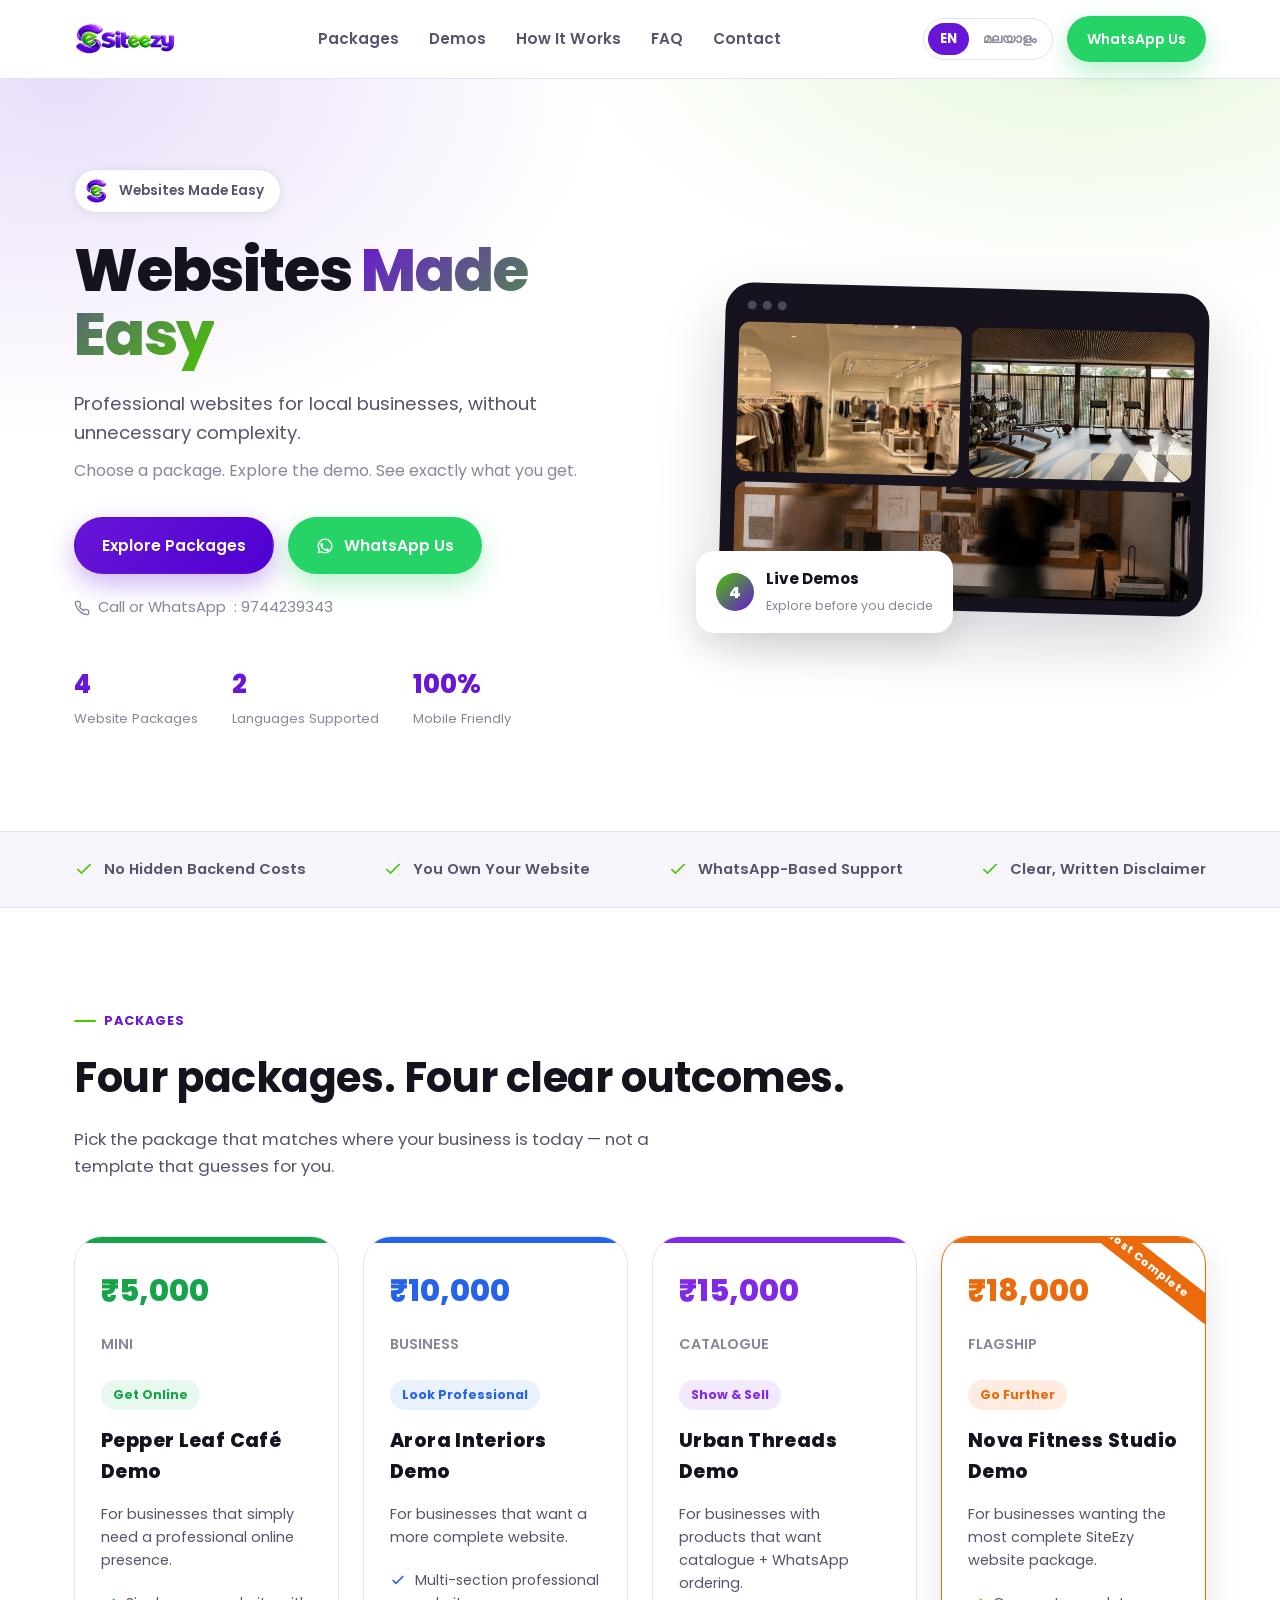
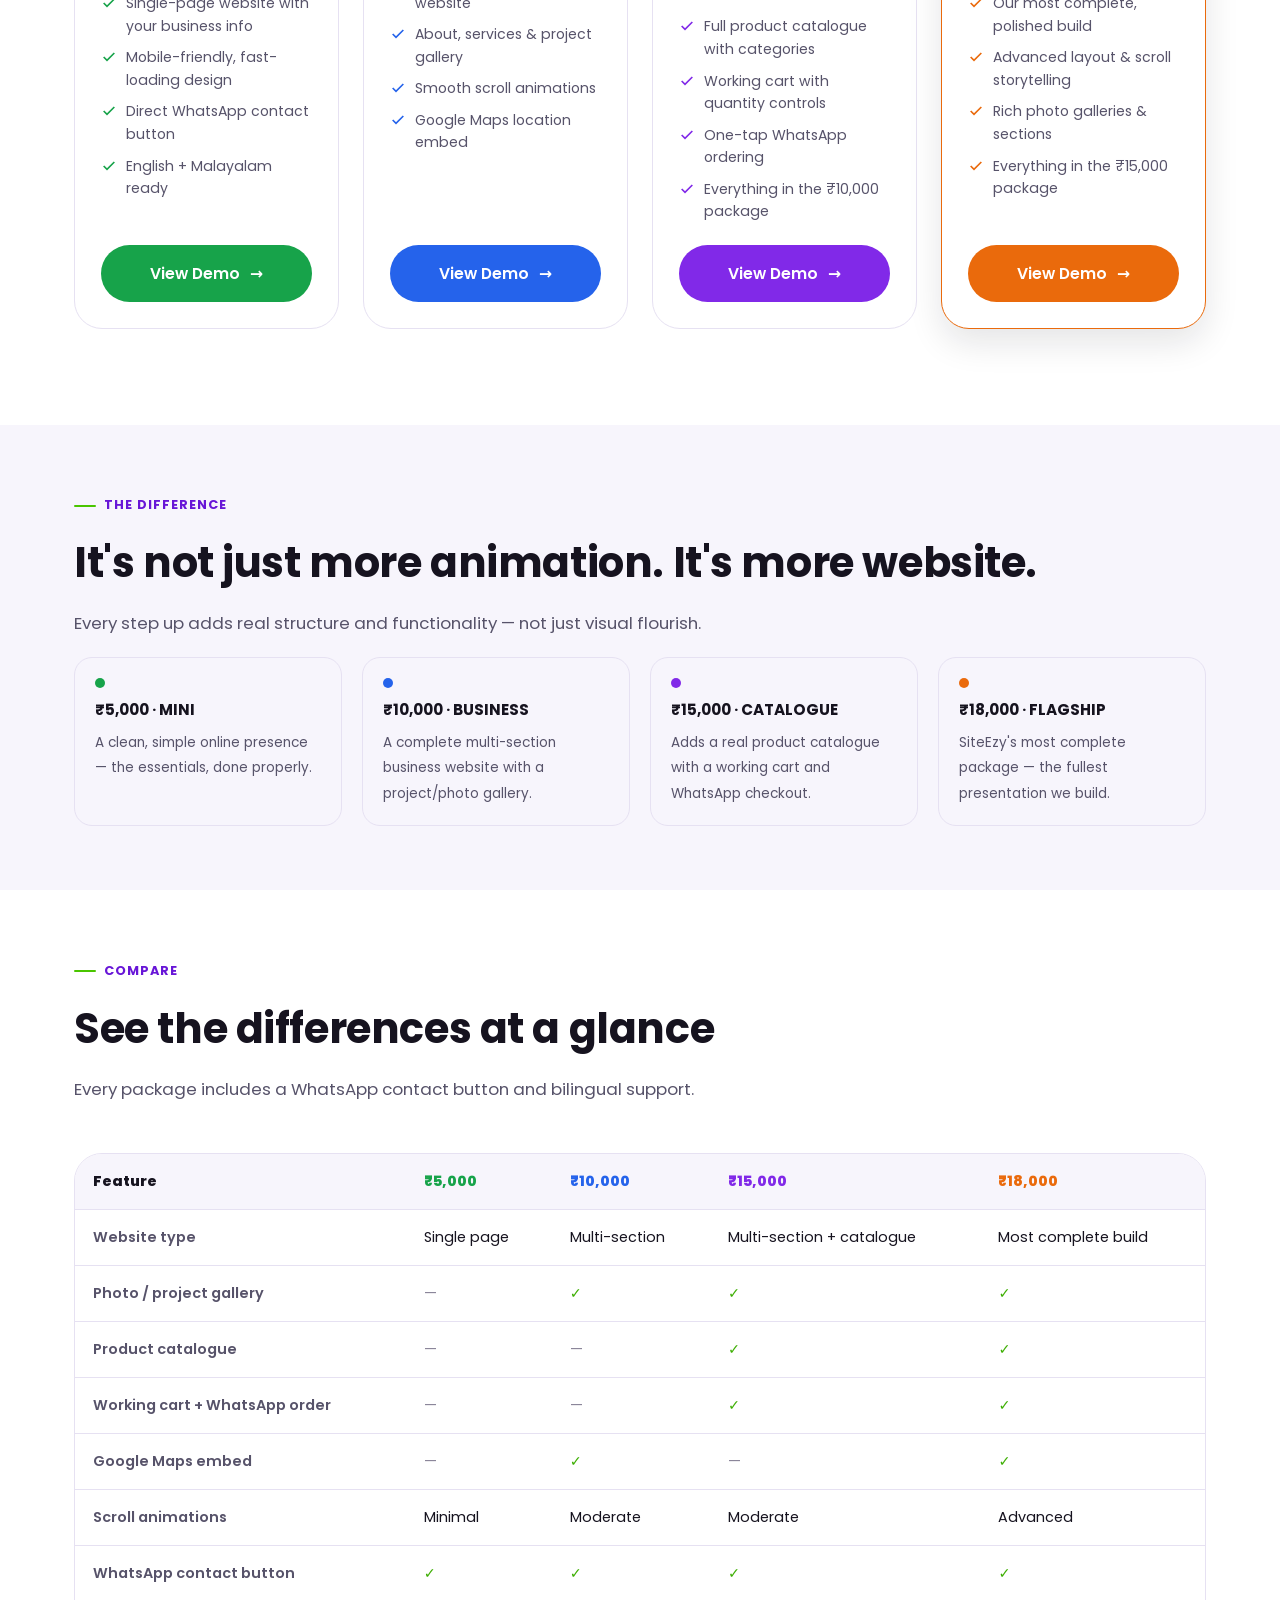
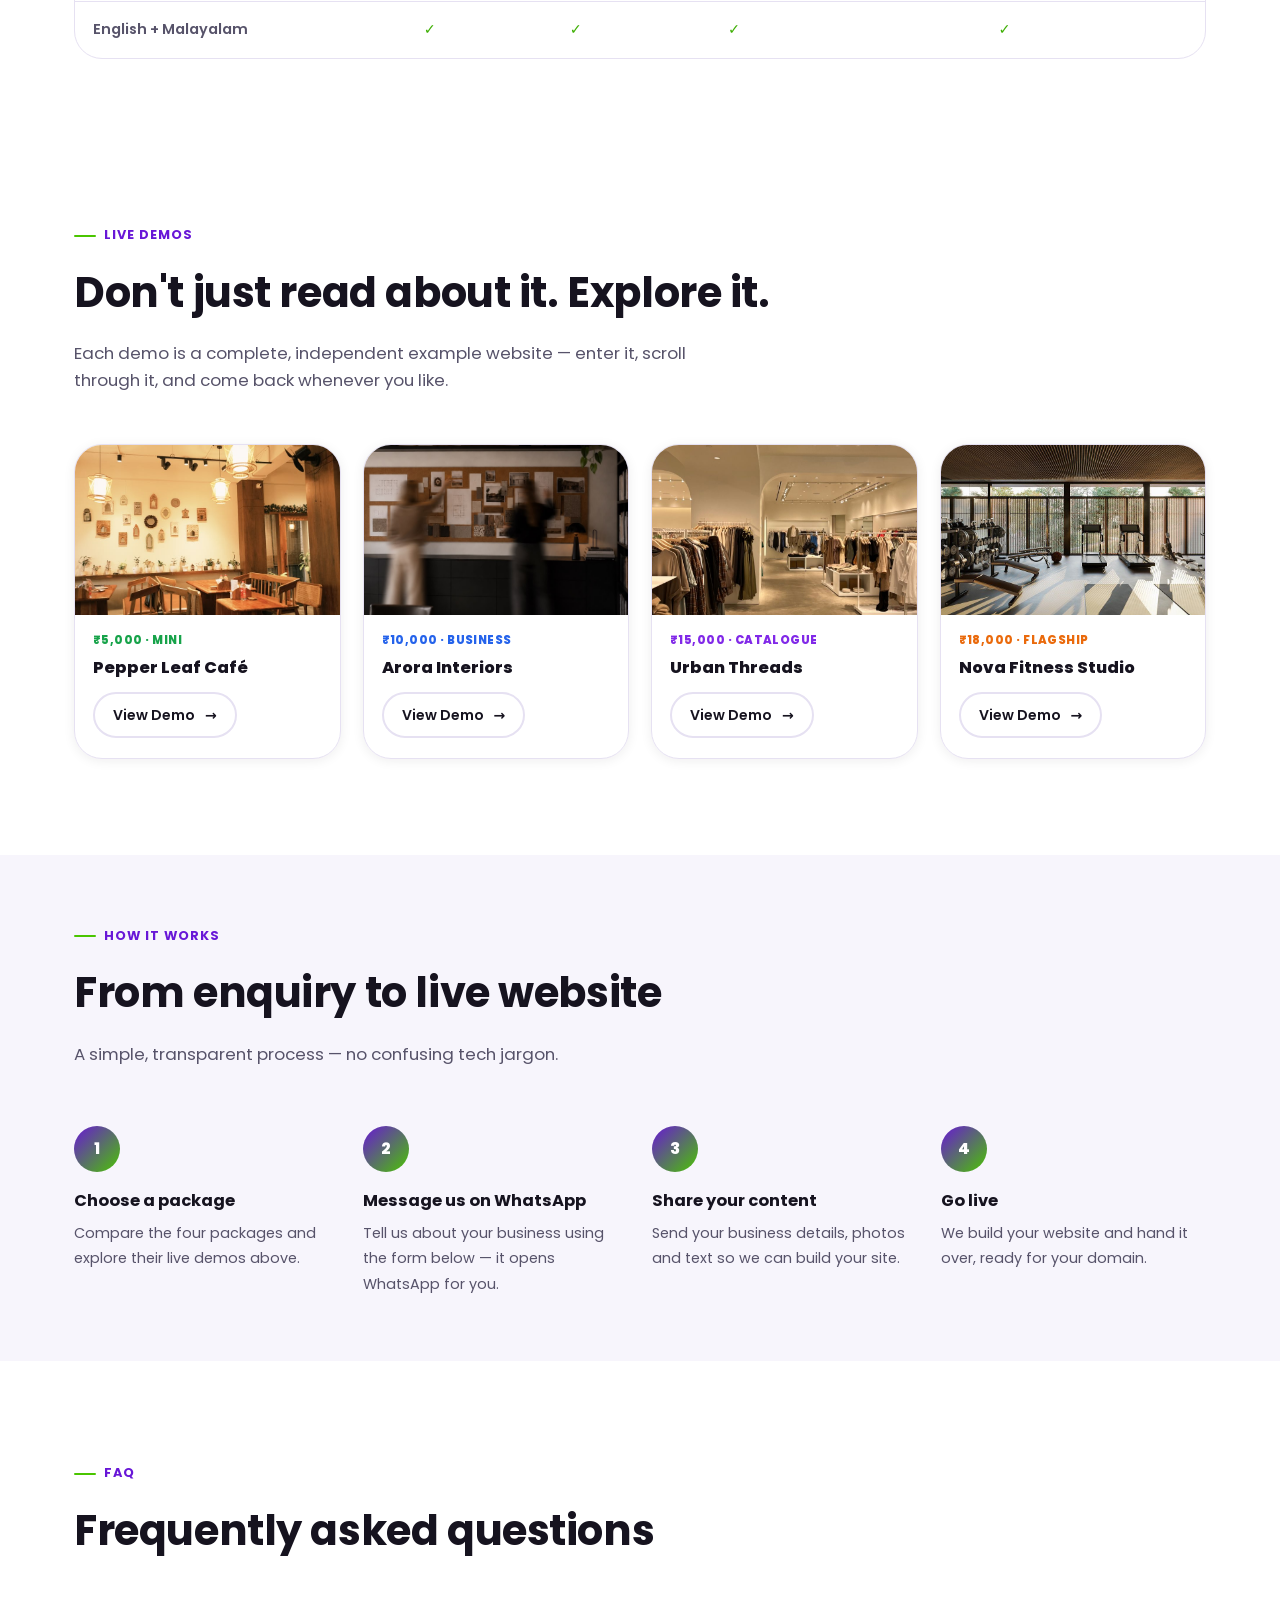
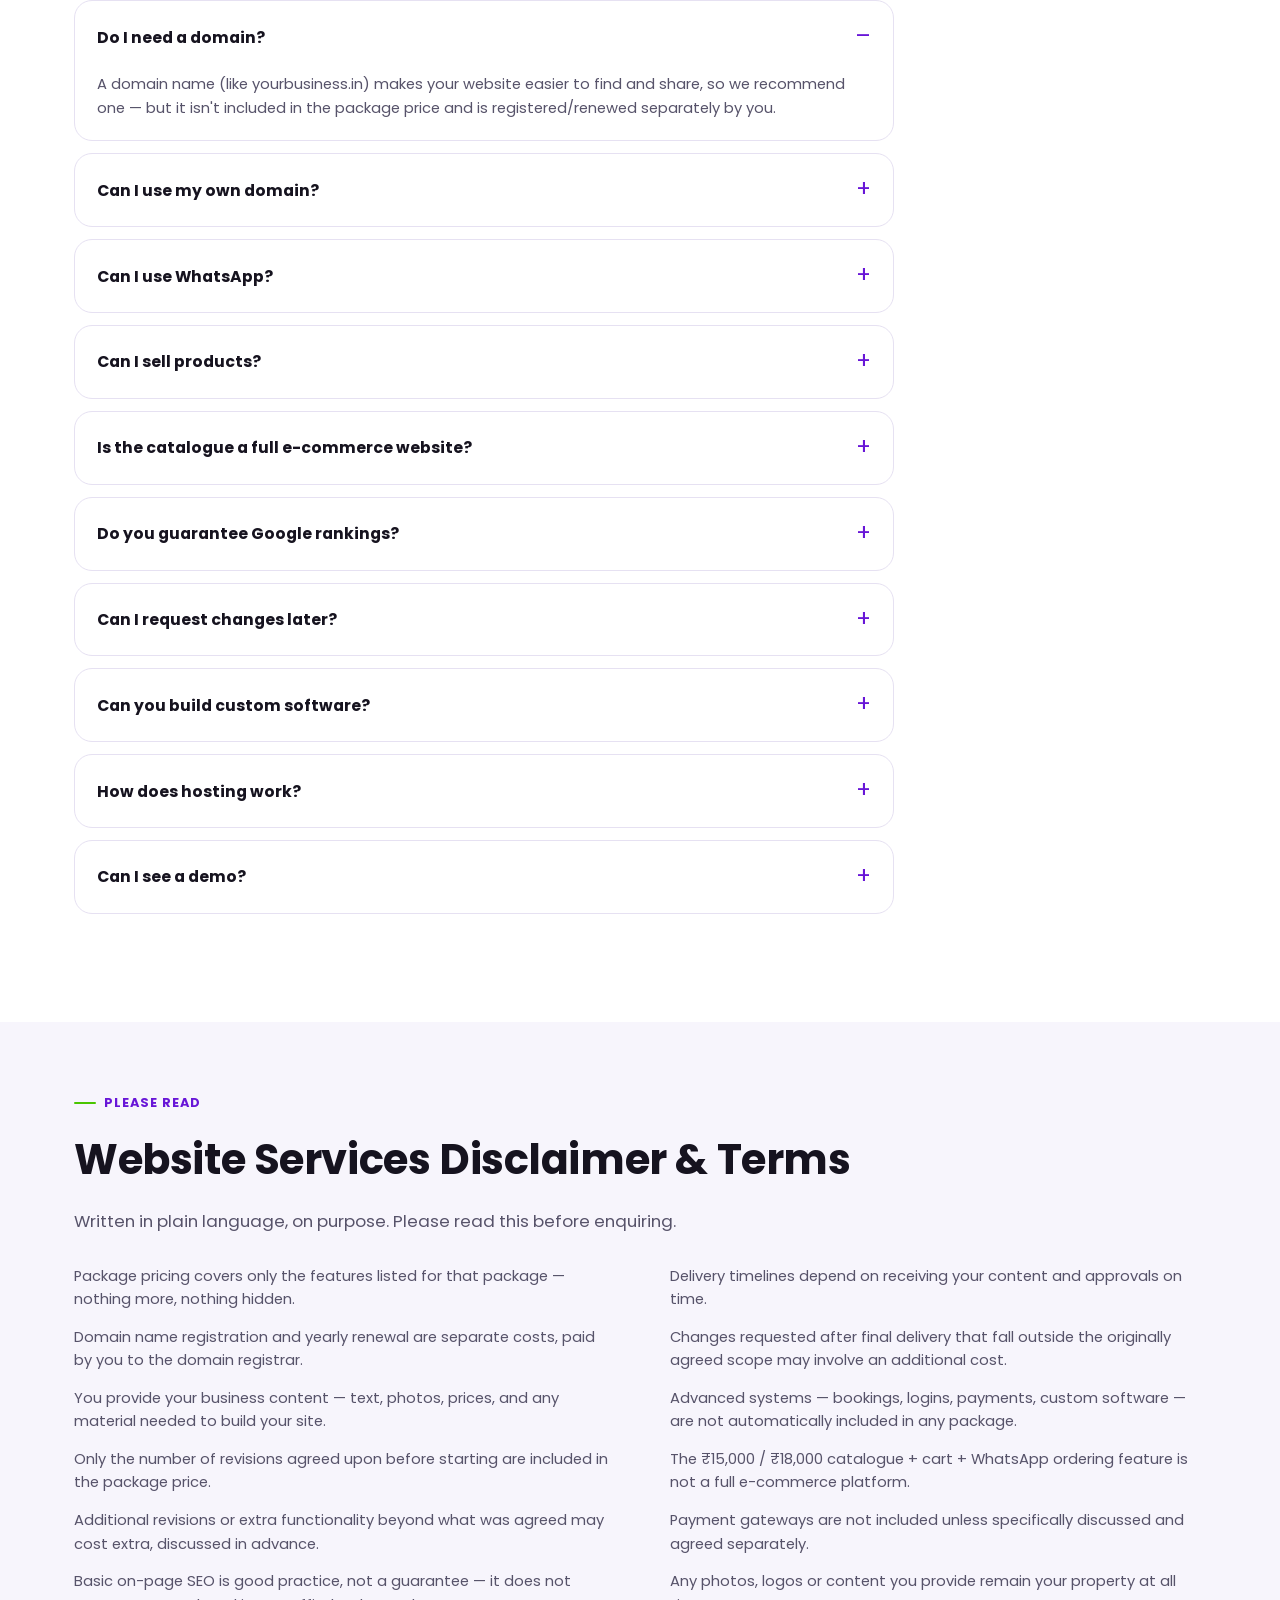
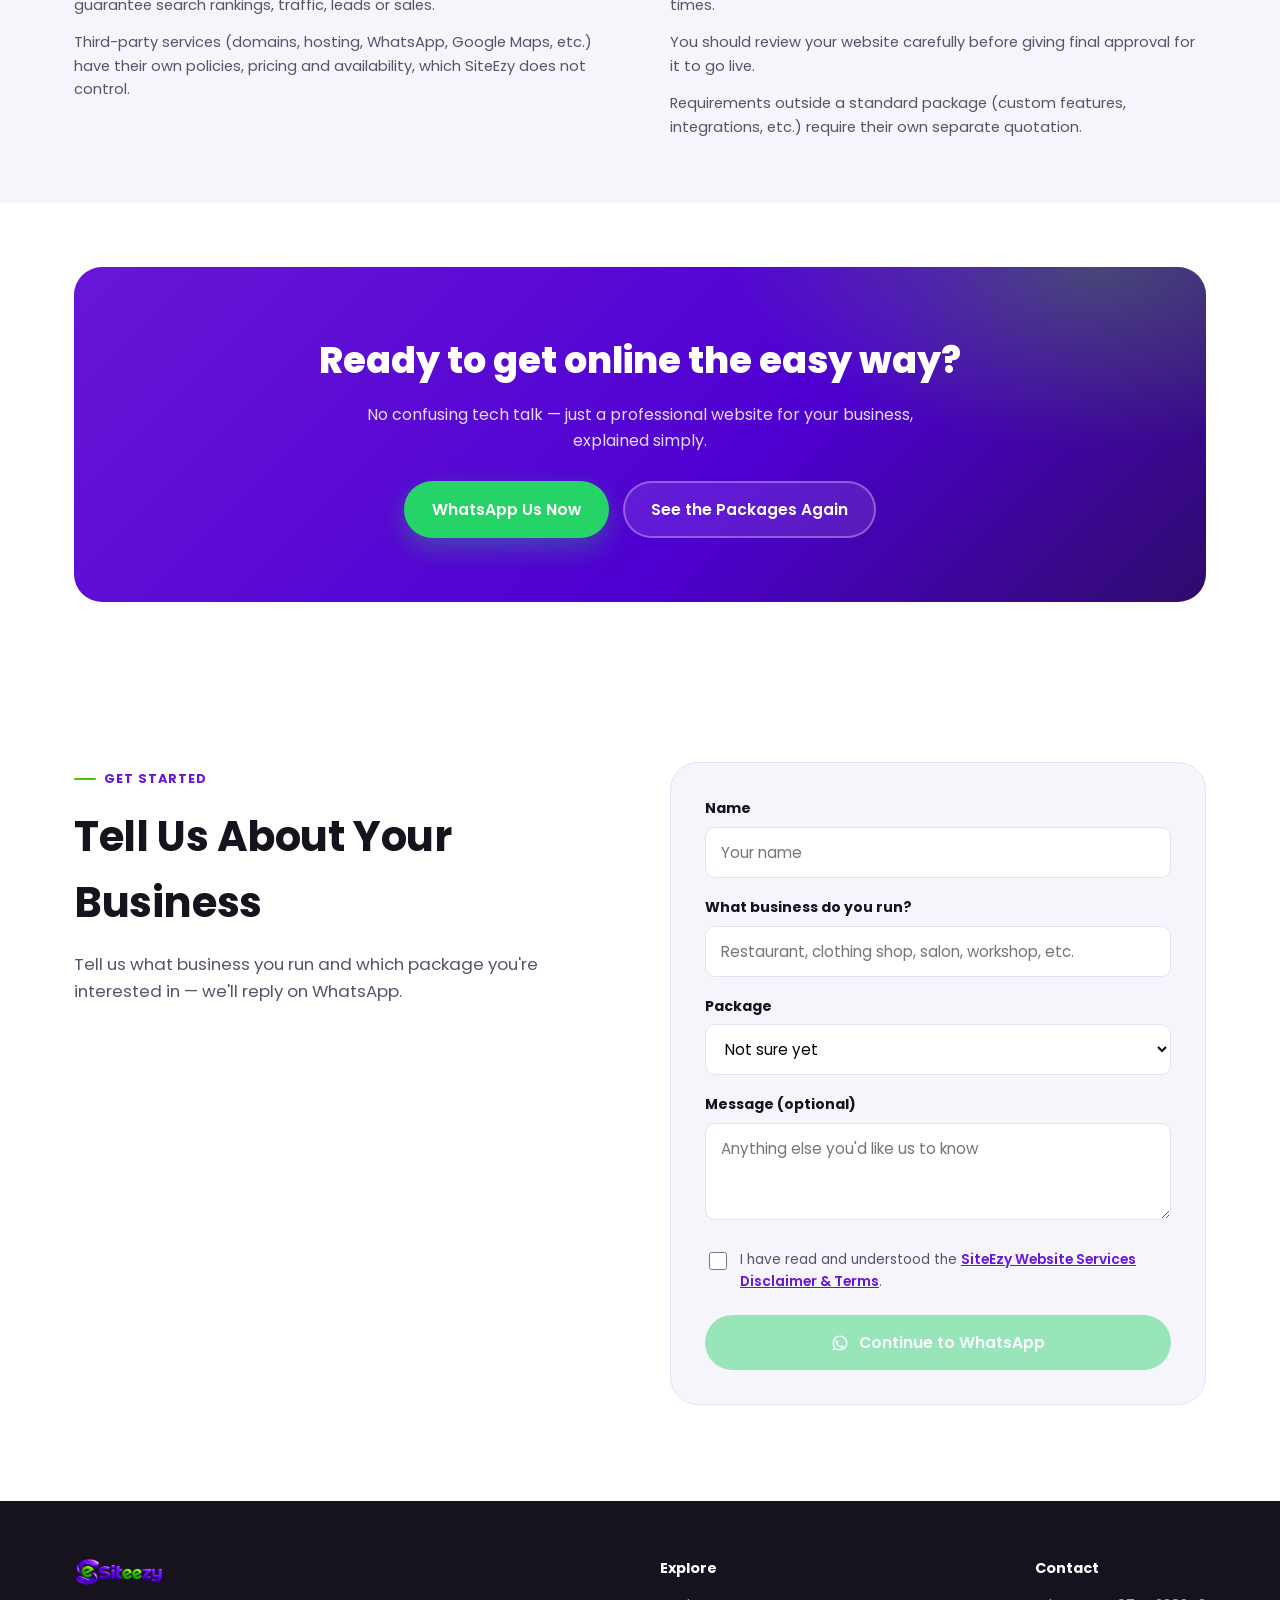
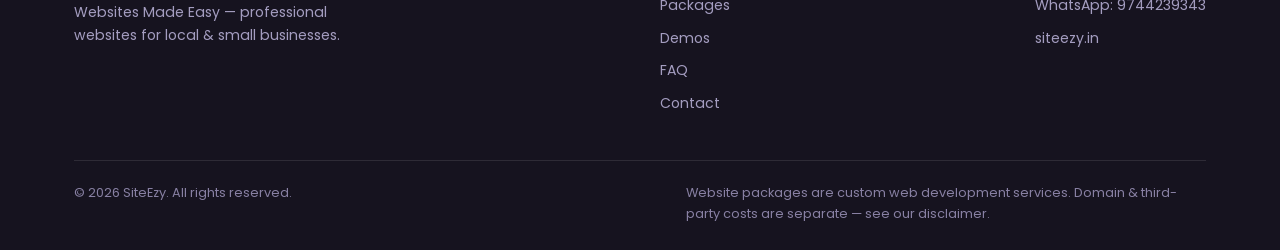
==== index.html @ f9724cfc "Add files via upload" ====
<!doctype html>
<html lang="en">
<head>
<meta charset="UTF-8">
<meta name="viewport" content="width=device-width, initial-scale=1.0">
<title>SiteEzy | Websites Made Easy</title>
<meta name="description" content="SiteEzy builds professional, affordable websites for local and small businesses — choose a package, explore a live demo, and get started on WhatsApp.">
<link rel="icon" type="image/png" href="assets/brand/siteezy-icon.png">
<link rel="preconnect" href="https://fonts.googleapis.com">
<link rel="preconnect" href="https://fonts.gstatic.com" crossorigin>
<link href="https://fonts.googleapis.com/css2?family=Poppins:wght@400;500;600;700;800&family=Noto+Sans+Malayalam:wght@400;500;600;700&display=swap" rel="stylesheet">
<link rel="stylesheet" href="css/main.css">
</head>
<body>

<!-- ============ NAVBAR ============ -->
<header class="navbar">
  <div class="container">
    <a href="#top" class="nav-logo"><img src="assets/brand/siteezy-long.png" alt="SiteEzy — Websites Made Easy"></a>
    <nav class="nav-links">
      <a href="#packages" data-i18n="nav.packages">Packages</a>
      <a href="#demos" data-i18n="nav.demos">Demos</a>
      <a href="#howitworks" data-i18n="nav.howitworks">How It Works</a>
      <a href="#faq" data-i18n="nav.faq">FAQ</a>
      <a href="#contact" data-i18n="nav.contact">Contact</a>
    </nav>
    <div class="nav-actions">
      <div class="lang-switch">
        <button data-lang="en" class="active">EN</button>
        <button data-lang="ml">മലയാളം</button>
      </div>
      <a href="#contact" class="btn btn-primary btn-sm" style="display:none" id="navContactBtn"></a>
      <a href="#" data-wa-generic class="btn btn-whatsapp btn-sm" data-i18n="nav.whatsapp" target="_blank" rel="noopener">WhatsApp Us</a>
      <button class="nav-toggle" id="navToggle" aria-label="Menu"><span></span><span></span><span></span></button>
    </div>
  </div>
</header>
<div class="mobile-nav" id="mobileNav">
  <a href="#packages" data-i18n="nav.packages">Packages</a>
  <a href="#demos" data-i18n="nav.demos">Demos</a>
  <a href="#howitworks" data-i18n="nav.howitworks">How It Works</a>
  <a href="#faq" data-i18n="nav.faq">FAQ</a>
  <a href="#contact" data-i18n="nav.contact">Contact</a>
  <a href="#" data-wa-generic class="btn btn-whatsapp" data-i18n="nav.whatsapp" target="_blank" rel="noopener">WhatsApp Us</a>
</div>

<div id="top"></div>

<!-- ============ HERO ============ -->
<section class="hero">
  <div class="container">
    <div class="hero-copy">
      <div class="hero-icon-badge"><img src="assets/brand/siteezy-icon.png" alt=""><span data-i18n="hero.badge">Websites Made Easy</span></div>
      <h1><span data-i18n="hero.titleLine1">Websites</span> <span class="accent" data-i18n="hero.titleLine2">Made Easy</span></h1>
      <p class="lede" data-i18n="hero.lede">Professional websites for local businesses, without unnecessary complexity.</p>
      <p class="lede2" data-i18n="hero.lede2">Choose a package. Explore the demo. See exactly what you get.</p>
      <div class="hero-cta">
        <a href="#packages" class="btn btn-primary" data-i18n="hero.ctaExplore">Explore Packages</a>
        <a href="#" data-wa-generic class="btn btn-whatsapp" target="_blank" rel="noopener">
          <svg viewBox="0 0 24 24" fill="currentColor"><path d="M12.04 2C6.58 2 2.13 6.45 2.13 11.91c0 1.75.46 3.45 1.32 4.95L2 22l5.29-1.39a9.9 9.9 0 0 0 4.75 1.21h.01c5.46 0 9.91-4.45 9.91-9.91 0-2.65-1.03-5.14-2.9-7.01A9.82 9.82 0 0 0 12.04 2m0 1.8a8.1 8.1 0 0 1 8.1 8.11c0 4.47-3.63 8.1-8.1 8.1a8 8 0 0 1-4.1-1.12l-.29-.17-3.05.8.82-2.97-.19-.3a8.06 8.06 0 0 1-1.24-4.34 8.1 8.1 0 0 1 8.05-8.11m-4.42 4.3c-.19 0-.5.07-.76.36s-1 .97-1 2.38 1.02 2.76 1.16 2.95 2 3.19 4.86 4.35c2.4.97 2.89.78 3.41.73s1.67-.68 1.9-1.34.24-1.22.17-1.34-.26-.19-.55-.33-1.67-.83-1.93-.92-.45-.14-.64.14-.73.92-.9 1.11-.33.21-.62.07a7.7 7.7 0 0 1-2.28-1.41 8.6 8.6 0 0 1-1.58-1.96c-.17-.28 0-.43.13-.57s.28-.33.43-.5.19-.28.29-.47.05-.36-.02-.5-.63-1.55-.87-2.12-.47-.48-.64-.49z"></path></svg>
          <span data-i18n="hero.ctaWhatsapp">WhatsApp Us</span>
        </a>
      </div>
      <div class="hero-phone">
        <svg width="16" height="16" viewBox="0 0 24 24" fill="none" stroke="currentColor" stroke-width="2"><path d="M22 16.92v3a2 2 0 0 1-2.18 2 19.79 19.79 0 0 1-8.63-3.07 19.5 19.5 0 0 1-6-6 19.79 19.79 0 0 1-3.07-8.67A2 2 0 0 1 4.11 2h3a2 2 0 0 1 2 1.72c.127.96.361 1.903.7 2.81a2 2 0 0 1-.45 2.11L8.09 9.91a16 16 0 0 0 6 6l1.27-1.27a2 2 0 0 1 2.11-.45c.907.339 1.85.573 2.81.7A2 2 0 0 1 22 16.92z"></path></svg>
        <span data-i18n="hero.phoneLabel">Call or WhatsApp</span>: 9744239343
      </div>
      <div class="hero-stats">
        <div class="hero-stat"><b data-i18n="hero.stat1Num">4</b><span data-i18n="hero.stat1Label">Website Packages</span></div>
        <div class="hero-stat"><b data-i18n="hero.stat2Num">2</b><span data-i18n="hero.stat2Label">Languages Supported</span></div>
        <div class="hero-stat"><b data-i18n="hero.stat3Num">100%</b><span data-i18n="hero.stat3Label">Mobile Friendly</span></div>
      </div>
    </div>
    <div class="hero-visual">
      <div class="hero-mock">
        <div class="hero-mock-bar"><span></span><span></span><span></span></div>
        <div class="hero-mock-grid">
          <img src="assets/urban-threads/hero/urban-threads-hero-store-interior.jpg" alt="" loading="lazy">
          <img src="assets/nova-fitness/hero/nova-hero-modern-gym-windows.jpg" alt="" loading="lazy">
          <img class="full" src="assets/interiors/hero/interiors-hero-studio-moodboard.jpg" alt="" loading="lazy">
        </div>
      </div>
      <div class="hero-float-card">
        <div class="dot">4</div>
        <div>
          <b data-i18n="hero.floatTitle">Live Demos</b>
          <span data-i18n="hero.floatSub">Explore before you decide</span>
        </div>
      </div>
    </div>
  </div>
</section>

<!-- ============ TRUST STRIP ============ -->
<section class="trust-strip">
  <div class="container">
    <div class="trust-item"><svg viewBox="0 0 24 24" fill="none" stroke="currentColor" stroke-width="2"><path d="M20 6L9 17l-5-5"/></svg><span data-i18n="trust.item1">No Hidden Backend Costs</span></div>
    <div class="trust-item"><svg viewBox="0 0 24 24" fill="none" stroke="currentColor" stroke-width="2"><path d="M20 6L9 17l-5-5"/></svg><span data-i18n="trust.item2">You Own Your Website</span></div>
    <div class="trust-item"><svg viewBox="0 0 24 24" fill="none" stroke="currentColor" stroke-width="2"><path d="M20 6L9 17l-5-5"/></svg><span data-i18n="trust.item3">WhatsApp-Based Support</span></div>
    <div class="trust-item"><svg viewBox="0 0 24 24" fill="none" stroke="currentColor" stroke-width="2"><path d="M20 6L9 17l-5-5"/></svg><span data-i18n="trust.item4">Clear, Written Disclaimer</span></div>
  </div>
</section>

<!-- ============ PACKAGES ============ -->
<section id="packages" class="section">
  <div class="container">
    <div class="eyebrow" data-i18n="packages.eyebrow">Packages</div>
    <h2 class="section-title" data-i18n="packages.title">Four packages. Four clear outcomes.</h2>
    <p class="section-lead" data-i18n="packages.lead">Pick the package that matches where your business is today — not a template that guesses for you.</p>

    <div class="packages-grid stagger">
      <article class="package-card fade-up" data-pkg="mini">
        <div class="pc-price">₹5,000<br><small>MINI</small></div>
        <div class="pc-tag" data-i18n="pkg.mini.tag">Get Online</div>
        <div class="pc-name">Pepper Leaf Café Demo</div>
        <p class="pc-for" data-i18n="pkg.mini.for">For businesses that simply need a professional online presence.</p>
        <ul class="pc-features">
          <li><svg viewBox="0 0 24 24" fill="none" stroke="currentColor" stroke-width="2.5"><path d="M20 6L9 17l-5-5"/></svg><span data-i18n="pkg.mini.f1">Single-page website with your business info</span></li>
          <li><svg viewBox="0 0 24 24" fill="none" stroke="currentColor" stroke-width="2.5"><path d="M20 6L9 17l-5-5"/></svg><span data-i18n="pkg.mini.f2">Mobile-friendly, fast-loading design</span></li>
          <li><svg viewBox="0 0 24 24" fill="none" stroke="currentColor" stroke-width="2.5"><path d="M20 6L9 17l-5-5"/></svg><span data-i18n="pkg.mini.f3">Direct WhatsApp contact button</span></li>
          <li><svg viewBox="0 0 24 24" fill="none" stroke="currentColor" stroke-width="2.5"><path d="M20 6L9 17l-5-5"/></svg><span data-i18n="pkg.mini.f4">English + Malayalam ready</span></li>
        </ul>
        <a href="demos/mini/index.html" class="btn" target="_blank" rel="noopener"><span data-i18n="common.viewDemo">View Demo</span> →</a>
      </article>

      <article class="package-card fade-up" data-pkg="business">
        <div class="pc-price">₹10,000<br><small>BUSINESS</small></div>
        <div class="pc-tag" data-i18n="pkg.business.tag">Look Professional</div>
        <div class="pc-name">Arora Interiors Demo</div>
        <p class="pc-for" data-i18n="pkg.business.for">For businesses that want a more complete website.</p>
        <ul class="pc-features">
          <li><svg viewBox="0 0 24 24" fill="none" stroke="currentColor" stroke-width="2.5"><path d="M20 6L9 17l-5-5"/></svg><span data-i18n="pkg.business.f1">Multi-section professional website</span></li>
          <li><svg viewBox="0 0 24 24" fill="none" stroke="currentColor" stroke-width="2.5"><path d="M20 6L9 17l-5-5"/></svg><span data-i18n="pkg.business.f2">About, services & project gallery</span></li>
          <li><svg viewBox="0 0 24 24" fill="none" stroke="currentColor" stroke-width="2.5"><path d="M20 6L9 17l-5-5"/></svg><span data-i18n="pkg.business.f3">Smooth scroll animations</span></li>
          <li><svg viewBox="0 0 24 24" fill="none" stroke="currentColor" stroke-width="2.5"><path d="M20 6L9 17l-5-5"/></svg><span data-i18n="pkg.business.f4">Google Maps location embed</span></li>
        </ul>
        <a href="demos/business/index.html" class="btn" target="_blank" rel="noopener"><span data-i18n="common.viewDemo">View Demo</span> →</a>
      </article>

      <article class="package-card fade-up" data-pkg="catalogue">
        <div class="pc-price">₹15,000<br><small>CATALOGUE</small></div>
        <div class="pc-tag" data-i18n="pkg.catalogue.tag">Show &amp; Sell</div>
        <div class="pc-name">Urban Threads Demo</div>
        <p class="pc-for" data-i18n="pkg.catalogue.for">For businesses with products that want catalogue + WhatsApp ordering.</p>
        <ul class="pc-features">
          <li><svg viewBox="0 0 24 24" fill="none" stroke="currentColor" stroke-width="2.5"><path d="M20 6L9 17l-5-5"/></svg><span data-i18n="pkg.catalogue.f1">Full product catalogue with categories</span></li>
          <li><svg viewBox="0 0 24 24" fill="none" stroke="currentColor" stroke-width="2.5"><path d="M20 6L9 17l-5-5"/></svg><span data-i18n="pkg.catalogue.f2">Working cart with quantity controls</span></li>
          <li><svg viewBox="0 0 24 24" fill="none" stroke="currentColor" stroke-width="2.5"><path d="M20 6L9 17l-5-5"/></svg><span data-i18n="pkg.catalogue.f3">One-tap WhatsApp ordering</span></li>
          <li><svg viewBox="0 0 24 24" fill="none" stroke="currentColor" stroke-width="2.5"><path d="M20 6L9 17l-5-5"/></svg><span data-i18n="pkg.catalogue.f4">Everything in the ₹10,000 package</span></li>
        </ul>
        <a href="demos/catalogue/index.html" class="btn" target="_blank" rel="noopener"><span data-i18n="common.viewDemo">View Demo</span> →</a>
      </article>

      <article class="package-card fade-up pc-highlight" data-pkg="flagship">
        <div class="pc-ribbon" data-i18n="common.mostPopular">Most Complete</div>
        <div class="pc-price">₹18,000<br><small>FLAGSHIP</small></div>
        <div class="pc-tag" data-i18n="pkg.flagship.tag">Go Further</div>
        <div class="pc-name">Nova Fitness Studio Demo</div>
        <p class="pc-for" data-i18n="pkg.flagship.for">For businesses wanting the most complete SiteEzy website package.</p>
        <ul class="pc-features">
          <li><svg viewBox="0 0 24 24" fill="none" stroke="currentColor" stroke-width="2.5"><path d="M20 6L9 17l-5-5"/></svg><span data-i18n="pkg.flagship.f1">Our most complete, polished build</span></li>
          <li><svg viewBox="0 0 24 24" fill="none" stroke="currentColor" stroke-width="2.5"><path d="M20 6L9 17l-5-5"/></svg><span data-i18n="pkg.flagship.f2">Advanced layout & scroll storytelling</span></li>
          <li><svg viewBox="0 0 24 24" fill="none" stroke="currentColor" stroke-width="2.5"><path d="M20 6L9 17l-5-5"/></svg><span data-i18n="pkg.flagship.f3">Rich photo galleries & sections</span></li>
          <li><svg viewBox="0 0 24 24" fill="none" stroke="currentColor" stroke-width="2.5"><path d="M20 6L9 17l-5-5"/></svg><span data-i18n="pkg.flagship.f4">Everything in the ₹15,000 package</span></li>
        </ul>
        <a href="demos/flagship/index.html" class="btn" target="_blank" rel="noopener"><span data-i18n="common.viewDemo">View Demo</span> →</a>
      </article>
    </div>
  </div>
</section>

<!-- ============ PROGRESSION (the difference is functionality, not just style) ============ -->
<section class="section-tight" style="background:var(--paper-soft)">
  <div class="container">
    <div class="eyebrow" data-i18n="progression.eyebrow">The Difference</div>
    <h2 class="section-title" data-i18n="progression.title">It's not just more animation. It's more website.</h2>
    <p class="section-lead" data-i18n="progression.lead">Every step up adds real structure and functionality — not just visual flourish.</p>
    <div class="progression">
      <div class="progression-item"><div class="pi-dot"></div><b>₹5,000 · MINI</b><span data-i18n="progression.item1">A clean, simple online presence — the essentials, done properly.</span></div>
      <div class="progression-item"><div class="pi-dot"></div><b>₹10,000 · BUSINESS</b><span data-i18n="progression.item2">A complete multi-section business website with a project/photo gallery.</span></div>
      <div class="progression-item"><div class="pi-dot"></div><b>₹15,000 · CATALOGUE</b><span data-i18n="progression.item3">Adds a real product catalogue with a working cart and WhatsApp checkout.</span></div>
      <div class="progression-item"><div class="pi-dot"></div><b>₹18,000 · FLAGSHIP</b><span data-i18n="progression.item4">SiteEzy's most complete package — the fullest presentation we build.</span></div>
    </div>
  </div>
</section>

<!-- ============ COMPARISON TABLE ============ -->
<section id="compare" class="section-tight">
  <div class="container">
    <div class="eyebrow" data-i18n="compare.eyebrow">Compare</div>
    <h2 class="section-title" data-i18n="compare.title">See the differences at a glance</h2>
    <p class="section-lead" data-i18n="compare.lead">Every package includes a WhatsApp contact button and bilingual support.</p>
    <div class="compare-wrap">
      <table class="compare">
        <thead>
          <tr>
            <th data-i18n="compare.feature">Feature</th>
            <th class="col-mini">₹5,000</th>
            <th class="col-business">₹10,000</th>
            <th class="col-catalogue">₹15,000</th>
            <th class="col-flagship">₹18,000</th>
          </tr>
        </thead>
        <tbody>
          <tr>
            <td class="feat-name" data-i18n="compare.f.pages">Website type</td>
            <td data-i18n="compare.f.pages.mini">Single page</td>
            <td data-i18n="compare.f.pages.business">Multi-section</td>
            <td data-i18n="compare.f.pages.catalogue">Multi-section + catalogue</td>
            <td data-i18n="compare.f.pages.flagship">Most complete build</td>
          </tr>
          <tr>
            <td class="feat-name" data-i18n="compare.f.gallery">Photo / project gallery</td>
            <td class="no">—</td><td class="yes">✓</td><td class="yes">✓</td><td class="yes">✓</td>
          </tr>
          <tr>
            <td class="feat-name" data-i18n="compare.f.catalogue">Product catalogue</td>
            <td class="no">—</td><td class="no">—</td><td class="yes">✓</td><td class="yes">✓</td>
          </tr>
          <tr>
            <td class="feat-name" data-i18n="compare.f.cart">Working cart + WhatsApp order</td>
            <td class="no">—</td><td class="no">—</td><td class="yes">✓</td><td class="yes">✓</td>
          </tr>
          <tr>
            <td class="feat-name" data-i18n="compare.f.maps">Google Maps embed</td>
            <td class="no">—</td><td class="yes">✓</td><td class="no">—</td><td class="yes">✓</td>
          </tr>
          <tr>
            <td class="feat-name" data-i18n="compare.f.animation">Scroll animations</td>
            <td>Minimal</td><td>Moderate</td><td>Moderate</td><td>Advanced</td>
          </tr>
          <tr>
            <td class="feat-name" data-i18n="compare.f.whatsapp">WhatsApp contact button</td>
            <td class="yes">✓</td><td class="yes">✓</td><td class="yes">✓</td><td class="yes">✓</td>
          </tr>
          <tr>
            <td class="feat-name" data-i18n="compare.f.bilingual">English + Malayalam</td>
            <td class="yes">✓</td><td class="yes">✓</td><td class="yes">✓</td><td class="yes">✓</td>
          </tr>
        </tbody>
      </table>
    </div>
  </div>
</section>

<!-- ============ LIVE DEMOS ============ -->
<section id="demos" class="section">
  <div class="container">
    <div class="eyebrow" data-i18n="demoPreview.eyebrow">Live Demos</div>
    <h2 class="section-title" data-i18n="demoPreview.title">Don't just read about it. Explore it.</h2>
    <p class="section-lead" data-i18n="demoPreview.lead">Each demo is a complete, independent example website — enter it, scroll through it, and come back whenever you like.</p>

    <div class="demo-preview-grid stagger">
      <a href="demos/mini/index.html" target="_blank" rel="noopener" class="demo-preview-card fade-up" data-pkg="mini">
        <img src="assets/cafe/hero/cafe-hero-rustic-interior.jpg" alt="Pepper Leaf Café demo preview" loading="lazy">
        <div class="dpc-body">
          <div class="dpc-tag" data-i18n="demoPreview.card1Tag">₹5,000 · MINI</div>
          <div class="dpc-title" data-i18n="demoPreview.card1Title">Pepper Leaf Café</div>
          <span class="btn btn-sm btn-ghost"><span data-i18n="common.viewDemo">View Demo</span> →</span>
        </div>
      </a>
      <a href="demos/business/index.html" target="_blank" rel="noopener" class="demo-preview-card fade-up" data-pkg="business">
        <img src="assets/interiors/hero/interiors-hero-studio-moodboard.jpg" alt="Arora Interiors demo preview" loading="lazy">
        <div class="dpc-body">
          <div class="dpc-tag" data-i18n="demoPreview.card2Tag">₹10,000 · BUSINESS</div>
          <div class="dpc-title" data-i18n="demoPreview.card2Title">Arora Interiors</div>
          <span class="btn btn-sm btn-ghost"><span data-i18n="common.viewDemo">View Demo</span> →</span>
        </div>
      </a>
      <a href="demos/catalogue/index.html" target="_blank" rel="noopener" class="demo-preview-card fade-up" data-pkg="catalogue">
        <img src="assets/urban-threads/hero/urban-threads-hero-store-interior.jpg" alt="Urban Threads demo preview" loading="lazy">
        <div class="dpc-body">
          <div class="dpc-tag" data-i18n="demoPreview.card3Tag">₹15,000 · CATALOGUE</div>
          <div class="dpc-title" data-i18n="demoPreview.card3Title">Urban Threads</div>
          <span class="btn btn-sm btn-ghost"><span data-i18n="common.viewDemo">View Demo</span> →</span>
        </div>
      </a>
      <a href="demos/flagship/index.html" target="_blank" rel="noopener" class="demo-preview-card fade-up" data-pkg="flagship">
        <img src="assets/nova-fitness/hero/nova-hero-modern-gym-windows.jpg" alt="Nova Fitness Studio demo preview" loading="lazy">
        <div class="dpc-body">
          <div class="dpc-tag" data-i18n="demoPreview.card4Tag">₹18,000 · FLAGSHIP</div>
          <div class="dpc-title" data-i18n="demoPreview.card4Title">Nova Fitness Studio</div>
          <span class="btn btn-sm btn-ghost"><span data-i18n="common.viewDemo">View Demo</span> →</span>
        </div>
      </a>
    </div>
  </div>
</section>

<!-- ============ HOW IT WORKS ============ -->
<section id="howitworks" class="section-tight" style="background:var(--paper-soft)">
  <div class="container">
    <div class="eyebrow" data-i18n="how.eyebrow">How It Works</div>
    <h2 class="section-title" data-i18n="how.title">From enquiry to live website</h2>
    <p class="section-lead" data-i18n="how.lead">A simple, transparent process — no confusing tech jargon.</p>
    <div class="steps">
      <div class="step"><b data-i18n="how.step1.t">Choose a package</b><span data-i18n="how.step1.d">Compare the four packages and explore their live demos above.</span></div>
      <div class="step"><b data-i18n="how.step2.t">Message us on WhatsApp</b><span data-i18n="how.step2.d">Tell us about your business using the form below — it opens WhatsApp for you.</span></div>
      <div class="step"><b data-i18n="how.step3.t">Share your content</b><span data-i18n="how.step3.d">Send your business details, photos and text so we can build your site.</span></div>
      <div class="step"><b data-i18n="how.step4.t">Go live</b><span data-i18n="how.step4.d">We build your website and hand it over, ready for your domain.</span></div>
    </div>
  </div>
</section>

<!-- ============ FAQ ============ -->
<section id="faq" class="section">
  <div class="container">
    <div class="eyebrow" data-i18n="faq.eyebrow">FAQ</div>
    <h2 class="section-title" data-i18n="faq.title" style="margin-bottom:36px">Frequently asked questions</h2>
    <div id="faqList" style="max-width:820px">
      <details class="accordion-item" open>
        <summary data-i18n="faq.q1">Do I need a domain?</summary>
        <div class="accordion-body" data-i18n="faq.a1">A domain name (like yourbusiness.in) makes your website easier to find and share, so we recommend one — but it isn't included in the package price and is registered/renewed separately by you.</div>
      </details>
      <details class="accordion-item">
        <summary data-i18n="faq.q2">Can I use my own domain?</summary>
        <div class="accordion-body" data-i18n="faq.a2">Yes. If you already own a domain, we can connect it to your new website. If not, we can guide you through registering one.</div>
      </details>
      <details class="accordion-item">
        <summary data-i18n="faq.q3">Can I use WhatsApp?</summary>
        <div class="accordion-body" data-i18n="faq.a3">Yes — every SiteEzy package includes a WhatsApp contact button so customers can reach you directly, with no extra software needed.</div>
      </details>
      <details class="accordion-item">
        <summary data-i18n="faq.q4">Can I sell products?</summary>
        <div class="accordion-body" data-i18n="faq.a4">With the ₹15,000 and ₹18,000 packages, yes — customers can browse a catalogue, add items to a cart, and send you their order over WhatsApp.</div>
      </details>
      <details class="accordion-item">
        <summary data-i18n="faq.q5">Is the catalogue a full e-commerce website?</summary>
        <div class="accordion-body" data-i18n="faq.a5">No. It's a product catalogue with WhatsApp ordering, not a full online store — there's no online payment gateway or automated order/inventory system built in.</div>
      </details>
      <details class="accordion-item">
        <summary data-i18n="faq.q6">Do you guarantee Google rankings?</summary>
        <div class="accordion-body" data-i18n="faq.a6">No one honestly can. We follow basic SEO good practice, but rankings, traffic and sales depend on many factors outside a website's control.</div>
      </details>
      <details class="accordion-item">
        <summary data-i18n="faq.q7">Can I request changes later?</summary>
        <div class="accordion-body" data-i18n="faq.a7">Yes. Small agreed revisions are part of the delivery process; larger changes or new features after delivery may involve an additional cost, discussed upfront.</div>
      </details>
      <details class="accordion-item">
        <summary data-i18n="faq.q8">Can you build custom software?</summary>
        <div class="accordion-body" data-i18n="faq.a8">SiteEzy's packages are static websites, not custom software or backend systems. If you need something beyond a website, we can discuss it separately with its own quotation.</div>
      </details>
      <details class="accordion-item">
        <summary data-i18n="faq.q9">How does hosting work?</summary>
        <div class="accordion-body" data-i18n="faq.a9">Your website is built to run on simple, low-cost static hosting (such as GitHub Pages). We'll explain the options in plain language when we deliver your site.</div>
      </details>
      <details class="accordion-item">
        <summary data-i18n="faq.q10">Can I see a demo?</summary>
        <div class="accordion-body" data-i18n="faq.a10">Yes — scroll up and open any of the four live demos above. That's exactly the kind of website you'd get with that package.</div>
      </details>
    </div>
  </div>
</section>

<!-- ============ DISCLAIMER ============ -->
<section id="terms" class="section-tight" style="background:var(--paper-soft)">
  <div class="container">
    <div class="eyebrow" data-i18n="disclaimer.eyebrow">Please Read</div>
    <h2 class="section-title" data-i18n="disclaimer.title">Website Services Disclaimer &amp; Terms</h2>
    <p class="section-lead" data-i18n="disclaimer.lead" style="margin-bottom:30px">Written in plain language, on purpose. Please read this before enquiring.</p>
    <div class="two-col">
      <ul style="display:flex;flex-direction:column;gap:14px;font-size:.92rem;color:var(--ink-soft)">
        <li data-i18n="disclaimer.p1">Package pricing covers only the features listed for that package — nothing more, nothing hidden.</li>
        <li data-i18n="disclaimer.p2">Domain name registration and yearly renewal are separate costs, paid by you to the domain registrar.</li>
        <li data-i18n="disclaimer.p3">You provide your business content — text, photos, prices, and any material needed to build your site.</li>
        <li data-i18n="disclaimer.p4">Only the number of revisions agreed upon before starting are included in the package price.</li>
        <li data-i18n="disclaimer.p5">Additional revisions or extra functionality beyond what was agreed may cost extra, discussed in advance.</li>
        <li data-i18n="disclaimer.p6">Basic on-page SEO is good practice, not a guarantee — it does not guarantee search rankings, traffic, leads or sales.</li>
        <li data-i18n="disclaimer.p7">Third-party services (domains, hosting, WhatsApp, Google Maps, etc.) have their own policies, pricing and availability, which SiteEzy does not control.</li>
      </ul>
      <ul style="display:flex;flex-direction:column;gap:14px;font-size:.92rem;color:var(--ink-soft)">
        <li data-i18n="disclaimer.p8">Delivery timelines depend on receiving your content and approvals on time.</li>
        <li data-i18n="disclaimer.p9">Changes requested after final delivery that fall outside the originally agreed scope may involve an additional cost.</li>
        <li data-i18n="disclaimer.p10">Advanced systems — bookings, logins, payments, custom software — are not automatically included in any package.</li>
        <li data-i18n="disclaimer.p11">The ₹15,000 / ₹18,000 catalogue + cart + WhatsApp ordering feature is not a full e-commerce platform.</li>
        <li data-i18n="disclaimer.p12">Payment gateways are not included unless specifically discussed and agreed separately.</li>
        <li data-i18n="disclaimer.p13">Any photos, logos or content you provide remain your property at all times.</li>
        <li data-i18n="disclaimer.p14">You should review your website carefully before giving final approval for it to go live.</li>
        <li data-i18n="disclaimer.p15">Requirements outside a standard package (custom features, integrations, etc.) require their own separate quotation.</li>
      </ul>
    </div>
  </div>
</section>

<!-- ============ FINAL CTA BAND ============ -->
<section class="section-tight">
  <div class="container">
    <div class="cta-band">
      <h2 data-i18n="finalcta.title">Ready to get online the easy way?</h2>
      <p data-i18n="finalcta.lead">No confusing tech talk — just a professional website for your business, explained simply.</p>
      <div class="hero-cta">
        <a href="#" data-wa-generic class="btn btn-whatsapp" target="_blank" rel="noopener" data-i18n="finalcta.btn1">WhatsApp Us Now</a>
        <a href="#packages" class="btn btn-ghost" style="background:rgba(255,255,255,.1);border-color:rgba(255,255,255,.3);color:#fff" data-i18n="finalcta.btn2">See the Packages Again</a>
      </div>
    </div>
  </div>
</section>

<!-- ============ CONTACT / ENQUIRY FORM ============ -->
<section id="contact" class="section">
  <div class="container two-col">
    <div>
      <div class="eyebrow" data-i18n="contact.eyebrow">Get Started</div>
      <h2 class="section-title" data-i18n="contact.title">Tell Us About Your Business</h2>
      <p class="section-lead" data-i18n="contact.lead">Tell us what business you run and which package you're interested in — we'll reply on WhatsApp.</p>
    </div>
    <form class="contact-form" id="enquiryForm">
      <div class="form-row">
        <label for="enqName" data-i18n="contact.labelName">Name</label>
        <input type="text" id="enqName" required data-i18n-placeholder="contact.placeholderName" placeholder="Your name">
      </div>
      <div class="form-row">
        <label for="enqBusiness" data-i18n="contact.labelBusiness">What business do you run?</label>
        <input type="text" id="enqBusiness" required data-i18n-placeholder="contact.placeholderBusiness" placeholder="Restaurant, clothing shop, salon, workshop, etc.">
      </div>
      <div class="form-row">
        <label for="enqPackage" data-i18n="contact.labelPackage">Package</label>
        <select id="enqPackage">
          <option data-i18n="contact.optMini">₹5,000 MINI</option>
          <option data-i18n="contact.optBusiness">₹10,000 BUSINESS</option>
          <option data-i18n="contact.optCatalogue">₹15,000 CATALOGUE</option>
          <option data-i18n="contact.optFlagship">₹18,000 FLAGSHIP</option>
          <option data-i18n="contact.optNotSure" selected>Not sure yet</option>
        </select>
      </div>
      <div class="form-row">
        <label for="enqMessage" data-i18n="contact.labelMessage">Message (optional)</label>
        <textarea id="enqMessage" rows="3" data-i18n-placeholder="contact.placeholderMessage" placeholder="Anything else you'd like us to know"></textarea>
      </div>
      <label class="check-row">
        <input type="checkbox" id="enqDisclaimerCheck">
        <span><span data-i18n="contact.disclaimerPre">I have read and understood the</span> <a href="#terms" data-i18n="contact.disclaimerLink">SiteEzy Website Services Disclaimer &amp; Terms</a>.</span>
      </label>
      <button type="submit" id="enquiryWhatsappBtn" class="btn btn-whatsapp" disabled>
        <svg viewBox="0 0 24 24" fill="currentColor" width="18" height="18"><path d="M12.04 2C6.58 2 2.13 6.45 2.13 11.91c0 1.75.46 3.45 1.32 4.95L2 22l5.29-1.39a9.9 9.9 0 0 0 4.75 1.21h.01c5.46 0 9.91-4.45 9.91-9.91 0-2.65-1.03-5.14-2.9-7.01A9.82 9.82 0 0 0 12.04 2m0 1.8a8.1 8.1 0 0 1 8.1 8.11c0 4.47-3.63 8.1-8.1 8.1a8 8 0 0 1-4.1-1.12l-.29-.17-3.05.8.82-2.97-.19-.3a8.06 8.06 0 0 1-1.24-4.34 8.1 8.1 0 0 1 8.05-8.11m-4.42 4.3c-.19 0-.5.07-.76.36s-1 .97-1 2.38 1.02 2.76 1.16 2.95 2 3.19 4.86 4.35c2.4.97 2.89.78 3.41.73s1.67-.68 1.9-1.34.24-1.22.17-1.34-.26-.19-.55-.33-1.67-.83-1.93-.92-.45-.14-.64.14-.73.92-.9 1.11-.33.21-.62.07a7.7 7.7 0 0 1-2.28-1.41 8.6 8.6 0 0 1-1.58-1.96c-.17-.28 0-.43.13-.57s.28-.33.43-.5.19-.28.29-.47.05-.36-.02-.5-.63-1.55-.87-2.12-.47-.48-.64-.49z"></path></svg>
        <span data-i18n="contact.submitBtn">Continue to WhatsApp</span>
      </button>
    </form>
  </div>
</section>

<!-- ============ FOOTER ============ -->
<footer>
  <div class="container">
    <div class="footer-top">
      <div class="footer-brand">
        <img src="assets/brand/siteezy-long.png" alt="SiteEzy">
        <p data-i18n="footer.tagline">Websites Made Easy — professional websites for local &amp; small businesses.</p>
      </div>
      <div class="footer-col">
        <b data-i18n="footer.company">Explore</b>
        <a href="#packages" data-i18n="footer.linkPackages">Packages</a>
        <a href="#demos" data-i18n="footer.linkDemos">Demos</a>
        <a href="#faq" data-i18n="footer.linkFaq">FAQ</a>
        <a href="#contact" data-i18n="footer.linkContact">Contact</a>
      </div>
      <div class="footer-col">
        <b data-i18n="footer.contact">Contact</b>
        <span>WhatsApp: 9744239343</span>
        <span>siteezy.in</span>
      </div>
    </div>
    <div class="footer-bottom">
      <span data-i18n="footer.rights">© 2026 SiteEzy. All rights reserved.</span>
      <span data-i18n="footer.note" style="max-width:520px">Website packages are custom web development services. Domain & third-party costs are separate — see our disclaimer.</span>
    </div>
  </div>
</footer>

<!-- ============ STICKY MOBILE WHATSAPP ============ -->
<div class="sticky-whatsapp">
  <a href="#" data-wa-generic target="_blank" rel="noopener">
    <svg viewBox="0 0 24 24" fill="currentColor" width="20" height="20"><path d="M12.04 2C6.58 2 2.13 6.45 2.13 11.91c0 1.75.46 3.45 1.32 4.95L2 22l5.29-1.39a9.9 9.9 0 0 0 4.75 1.21h.01c5.46 0 9.91-4.45 9.91-9.91 0-2.65-1.03-5.14-2.9-7.01A9.82 9.82 0 0 0 12.04 2m0 1.8a8.1 8.1 0 0 1 8.1 8.11c0 4.47-3.63 8.1-8.1 8.1a8 8 0 0 1-4.1-1.12l-.29-.17-3.05.8.82-2.97-.19-.3a8.06 8.06 0 0 1-1.24-4.34 8.1 8.1 0 0 1 8.05-8.11m-4.42 4.3c-.19 0-.5.07-.76.36s-1 .97-1 2.38 1.02 2.76 1.16 2.95 2 3.19 4.86 4.35c2.4.97 2.89.78 3.41.73s1.67-.68 1.9-1.34.24-1.22.17-1.34-.26-.19-.55-.33-1.67-.83-1.93-.92-.45-.14-.64.14-.73.92-.9 1.11-.33.21-.62.07a7.7 7.7 0 0 1-2.28-1.41 8.6 8.6 0 0 1-1.58-1.96c-.17-.28 0-.43.13-.57s.28-.33.43-.5.19-.28.29-.47.05-.36-.02-.5-.63-1.55-.87-2.12-.47-.48-.64-.49z"></path></svg>
    WhatsApp: 9744239343
  </a>
</div>

<div id="toast" class="toast"></div>

<script src="js/whatsapp.js"></script>
<script src="js/language.js"></script>
<script src="js/main.js"></script>
</body>
</html>
---- css/main.css ----
/* =========================================================
   SiteEzy — main.css
   Design tokens + homepage styles.
   Colors, spacing and radii are all CSS variables so a
   non-developer can retint the whole site from one place.
   ========================================================= */

:root{
  /* --- brand (sampled from the supplied SiteEzy logo) --- */
  --purple: #6816D7;
  --purple-deep: #4F00D1;
  --purple-light: #9B5CF0;
  --green: #4AC500;
  --green-deep: #3EAF04;

  /* --- neutrals --- */
  --ink: #16131F;
  --ink-soft: #57536A;
  --ink-faint: #8A8599;
  --paper: #FFFFFF;
  --paper-soft: #F7F5FC;
  --paper-tint: #F1ECFB;
  --border: #E6E1F2;

  /* --- package accent colors (do not reuse the brand purple as-is
         for ₹15K so the two stay visually distinct in context) --- */
  --pkg-mini: #17A34A;
  --pkg-mini-soft: #E7F8EE;
  --pkg-business: #2563EB;
  --pkg-business-soft: #E9F1FE;
  --pkg-catalogue: #8129E8;
  --pkg-catalogue-soft: #F2E9FE;
  --pkg-flagship: #EA6A0C;
  --pkg-flagship-soft: #FDECDF;

  /* --- shape / elevation --- */
  --radius-sm: 10px;
  --radius-md: 18px;
  --radius-lg: 28px;
  --shadow-sm: 0 2px 12px rgba(22,19,31,.07);
  --shadow-md: 0 14px 34px rgba(22,19,31,.11);
  --shadow-lg: 0 28px 64px rgba(22,19,31,.18);

  /* --- type --- */
  --font-en: 'Poppins', 'Segoe UI', system-ui, -apple-system, sans-serif;
  --font-ml: 'Noto Sans Malayalam', 'Manjari', 'Segoe UI', system-ui, sans-serif;
  --container: 1180px;
}

*,*::before,*::after{ box-sizing:border-box; }
html{ scroll-behavior:smooth; }
@media (prefers-reduced-motion: reduce){
  html{ scroll-behavior:auto; }
  *,*::before,*::after{ animation-duration:.001ms !important; animation-iteration-count:1 !important; transition-duration:.001ms !important; }
}
body{
  margin:0;
  font-family:var(--font-en);
  color:var(--ink);
  background:var(--paper);
  line-height:1.6;
  -webkit-font-smoothing:antialiased;
  overflow-x:hidden;
}
html[lang="ml"] body{ font-family:var(--font-ml); }
img{ max-width:100%; display:block; }
a{ color:inherit; text-decoration:none; }
ul{ margin:0; padding:0; list-style:none; }
button{ font-family:inherit; cursor:pointer; }
h1,h2,h3,h4,p{ margin:0; }

.container{ max-width:var(--container); margin:0 auto; padding:0 24px; }
.section{ padding:96px 0; }
.section-tight{ padding:64px 0; }
@media (max-width:700px){
  .section{ padding:64px 0; }
  .section-tight{ padding:44px 0; }
}

.eyebrow{
  display:inline-flex; align-items:center; gap:8px;
  font-size:.8rem; font-weight:700; letter-spacing:.08em; text-transform:uppercase;
  color:var(--purple); margin-bottom:14px;
}
.eyebrow::before{ content:''; width:22px; height:2px; background:var(--green); border-radius:2px; }

h2.section-title{
  font-size:clamp(1.7rem, 3.4vw, 2.6rem);
  font-weight:700; letter-spacing:-.01em; margin-bottom:14px;
}
p.section-lead{
  font-size:1.05rem; color:var(--ink-soft); max-width:640px;
}

.btn{
  display:inline-flex; align-items:center; justify-content:center; gap:10px;
  padding:14px 26px; border-radius:999px; font-weight:600; font-size:.98rem;
  border:2px solid transparent; transition:transform .18s ease, box-shadow .18s ease, background .18s ease, color .18s ease;
  white-space:nowrap;
}
.btn:active{ transform:scale(.97); }
.btn-primary{
  background:linear-gradient(135deg, var(--purple) 0%, var(--purple-deep) 100%);
  color:#fff; box-shadow:0 10px 26px rgba(104,22,215,.32);
}
.btn-primary:hover{ transform:translateY(-2px); box-shadow:0 16px 34px rgba(104,22,215,.4); }
.btn-whatsapp{
  background:#25D366; color:#fff; box-shadow:0 10px 26px rgba(37,211,102,.32);
}
.btn-whatsapp:hover{ transform:translateY(-2px); box-shadow:0 16px 34px rgba(37,211,102,.4); }
.btn-ghost{
  background:transparent; border-color:var(--border); color:var(--ink);
}
.btn-ghost:hover{ border-color:var(--purple); color:var(--purple); }
.btn-sm{ padding:10px 18px; font-size:.88rem; }
.btn svg{ width:18px; height:18px; flex:none; }

/* ---------- Navbar ---------- */
.navbar{
  position:sticky; top:0; z-index:100;
  background:rgba(255,255,255,.85); backdrop-filter:blur(10px);
  border-bottom:1px solid var(--border);
}
.navbar .container{ display:flex; align-items:center; justify-content:space-between; height:78px; gap:20px; }
.nav-logo img{ height:34px; width:auto; }
.nav-links{ display:flex; align-items:center; gap:30px; }
.nav-links a{ font-weight:600; font-size:.95rem; color:var(--ink-soft); transition:color .15s ease; position:relative; }
.nav-links a:hover{ color:var(--purple); }
.nav-actions{ display:flex; align-items:center; gap:14px; }
.lang-switch{ display:flex; align-items:center; border:1px solid var(--border); border-radius:999px; padding:4px; gap:2px; }
.lang-switch button{
  border:none; background:transparent; padding:6px 12px; border-radius:999px;
  font-size:.82rem; font-weight:700; color:var(--ink-faint); transition:all .15s ease;
}
.lang-switch button.active{ background:var(--purple); color:#fff; }
.nav-toggle{ display:none; background:none; border:none; padding:6px; }
.nav-toggle span{ display:block; width:24px; height:2px; background:var(--ink); margin:5px 0; border-radius:2px; transition:transform .2s ease, opacity .2s ease; }
.mobile-nav{
  display:none; position:fixed; inset:78px 0 0 0; background:#fff; z-index:99;
  padding:30px 24px; flex-direction:column; gap:6px; overflow-y:auto;
  transform:translateY(-8px); opacity:0; pointer-events:none; transition:opacity .2s ease, transform .2s ease;
}
.mobile-nav.open{ display:flex; opacity:1; transform:translateY(0); pointer-events:auto; }
.mobile-nav a{ font-size:1.15rem; font-weight:600; padding:14px 4px; border-bottom:1px solid var(--border); }
.mobile-nav .btn{ margin-top:16px; }

@media (max-width:880px){
  .nav-links{ display:none; }
  .nav-toggle{ display:block; }
}

/* ---------- Hero ---------- */
.hero{
  position:relative; overflow:hidden;
  padding:90px 0 100px;
  background:
    radial-gradient(900px 500px at 85% -10%, rgba(74,197,0,.14), transparent 60%),
    radial-gradient(900px 600px at 5% 0%, rgba(104,22,215,.14), transparent 60%),
    var(--paper);
}
.hero .container{ display:grid; grid-template-columns:1.1fr .9fr; gap:56px; align-items:center; }
.hero-icon-badge{ display:inline-flex; align-items:center; gap:10px; background:#fff; border:1px solid var(--border); box-shadow:var(--shadow-sm); border-radius:999px; padding:8px 16px 8px 8px; margin-bottom:26px; }
.hero-icon-badge img{ height:26px; width:26px; }
.hero-icon-badge span{ font-weight:600; font-size:.85rem; color:var(--ink-soft); }
.hero h1{ font-size:clamp(2.4rem, 5vw, 3.7rem); font-weight:800; line-height:1.08; letter-spacing:-.02em; }
.hero h1 .accent{ background:linear-gradient(135deg, var(--purple), var(--green)); -webkit-background-clip:text; background-clip:text; color:transparent; }
.hero p.lede{ font-size:1.15rem; color:var(--ink-soft); margin-top:22px; max-width:520px; }
.hero p.lede2{ font-size:1rem; color:var(--ink-faint); margin-top:10px; max-width:520px; }
.hero-cta{ display:flex; flex-wrap:wrap; gap:14px; margin-top:34px; }
.hero-phone{ margin-top:22px; font-size:.92rem; color:var(--ink-faint); display:flex; align-items:center; gap:8px; }
.hero-stats{ display:flex; gap:34px; margin-top:44px; }
.hero-stat b{ display:block; font-size:1.6rem; font-weight:800; color:var(--purple); }
.hero-stat span{ font-size:.82rem; color:var(--ink-faint); }

.hero-visual{ position:relative; }
.hero-mock{
  background:var(--ink); border-radius:var(--radius-lg); padding:14px;
  box-shadow:var(--shadow-lg); transform:rotate(1.5deg);
}
.hero-mock-bar{ display:flex; gap:6px; padding:4px 8px 12px; }
.hero-mock-bar span{ width:9px; height:9px; border-radius:50%; background:#4b475c; }
.hero-mock-grid{ display:grid; grid-template-columns:repeat(2,1fr); gap:10px; }
.hero-mock-grid img{ border-radius:12px; height:150px; width:100%; object-fit:cover; }
.hero-mock-grid .full{ grid-column:1/-1; height:110px; }
.hero-float-card{
  position:absolute; bottom:-22px; left:-26px; background:#fff; border-radius:var(--radius-md);
  box-shadow:var(--shadow-md); padding:16px 20px; display:flex; align-items:center; gap:12px;
  animation:float 4s ease-in-out infinite;
}
.hero-float-card .dot{ width:38px; height:38px; border-radius:50%; background:linear-gradient(135deg,var(--green),var(--purple)); display:flex; align-items:center; justify-content:center; color:#fff; font-weight:800; }
.hero-float-card b{ display:block; font-size:.95rem; }
.hero-float-card span{ font-size:.78rem; color:var(--ink-faint); }
@keyframes float{ 0%,100%{ transform:translateY(0);} 50%{ transform:translateY(-10px);} }

@media (max-width:1024px){
  .hero .container{ grid-template-columns:1fr; }
  .hero-visual{ order:-1; max-width:460px; margin:0 auto; }
}
@media (max-width:700px){
  .hero{ padding:56px 0 70px; }
  .hero-stats{ gap:22px; flex-wrap:wrap; }
  .hero-float-card{ left:0; }
}

/* ---------- Trust strip ---------- */
.trust-strip{ border-top:1px solid var(--border); border-bottom:1px solid var(--border); background:var(--paper-soft); }
.trust-strip .container{ display:flex; flex-wrap:wrap; gap:34px; justify-content:space-between; padding:26px 24px; }
.trust-item{ display:flex; align-items:center; gap:10px; font-size:.92rem; font-weight:600; color:var(--ink-soft); }
.trust-item svg{ width:20px; height:20px; color:var(--green); flex:none; }

/* ---------- Fade up ---------- */
.fade-up{ opacity:0; transform:translateY(26px); transition:opacity .7s cubic-bezier(.2,.7,.2,1), transform .7s cubic-bezier(.2,.7,.2,1); }
.fade-up.in{ opacity:1; transform:translateY(0); }
.stagger .fade-up:nth-child(1){ transition-delay:.05s; }
.stagger .fade-up:nth-child(2){ transition-delay:.15s; }
.stagger .fade-up:nth-child(3){ transition-delay:.25s; }
.stagger .fade-up:nth-child(4){ transition-delay:.35s; }

/* ---------- Packages ---------- */
.packages-grid{ display:grid; grid-template-columns:repeat(4,1fr); gap:24px; margin-top:56px; }
.package-card{
  --pc: var(--purple); --pc-soft: var(--paper-tint);
  background:#fff; border:1px solid var(--border); border-radius:var(--radius-lg);
  padding:30px 26px 26px; display:flex; flex-direction:column; gap:16px;
  position:relative; overflow:hidden; transition:transform .25s ease, box-shadow .25s ease, border-color .25s ease;
}
.package-card::before{ content:''; position:absolute; inset:0 0 auto 0; height:6px; background:var(--pc); }
.package-card:hover{ transform:translateY(-8px); box-shadow:var(--shadow-lg); border-color:transparent; }
.package-card[data-pkg="mini"]{ --pc:var(--pkg-mini); --pc-soft:var(--pkg-mini-soft); }
.package-card[data-pkg="business"]{ --pc:var(--pkg-business); --pc-soft:var(--pkg-business-soft); }
.package-card[data-pkg="catalogue"]{ --pc:var(--pkg-catalogue); --pc-soft:var(--pkg-catalogue-soft); }
.package-card[data-pkg="flagship"]{ --pc:var(--pkg-flagship); --pc-soft:var(--pkg-flagship-soft); }
.package-card .pc-price{ font-size:1.9rem; font-weight:800; color:var(--pc); }
.package-card .pc-price small{ font-size:.9rem; font-weight:600; color:var(--ink-faint); }
.package-card .pc-name{ font-size:1.2rem; font-weight:800; letter-spacing:.02em; }
.package-card .pc-tag{
  display:inline-flex; align-self:flex-start; background:var(--pc-soft); color:var(--pc);
  font-size:.78rem; font-weight:700; padding:5px 12px; border-radius:999px;
}
.package-card .pc-for{ font-size:.9rem; color:var(--ink-soft); }
.package-card .pc-features{ display:flex; flex-direction:column; gap:9px; margin:4px 0 6px; flex:1; }
.package-card .pc-features li{ display:flex; gap:9px; font-size:.88rem; color:var(--ink-soft); align-items:flex-start; }
.package-card .pc-features svg{ width:16px; height:16px; color:var(--pc); flex:none; margin-top:3px; }
.package-card .btn{ width:100%; background:var(--pc); color:#fff; box-shadow:none; }
.package-card .btn:hover{ filter:brightness(1.08); transform:translateY(-2px); }
.package-card.pc-highlight{ border-color:var(--pkg-flagship); box-shadow:var(--shadow-md); }
.pc-ribbon{ position:absolute; top:14px; right:-34px; transform:rotate(38deg); background:var(--pkg-flagship); color:#fff; font-size:.68rem; font-weight:800; padding:4px 40px; letter-spacing:.05em; }

@media (max-width:1024px){ .packages-grid{ grid-template-columns:repeat(2,1fr); } }
@media (max-width:620px){ .packages-grid{ grid-template-columns:1fr; } }

/* ---------- Progression strip ---------- */
.progression{ display:grid; grid-template-columns:repeat(4,1fr); gap:20px; margin-top:20px; }
.progression-item{ background:var(--paper-soft); border:1px solid var(--border); border-radius:var(--radius-md); padding:20px; }
.progression-item b{ display:block; font-size:.95rem; margin-bottom:6px; }
.progression-item span{ font-size:.85rem; color:var(--ink-soft); }
.progression-item .pi-dot{ width:10px; height:10px; border-radius:50%; margin-bottom:10px; }
.progression-item:nth-child(1) .pi-dot{ background:var(--pkg-mini); }
.progression-item:nth-child(2) .pi-dot{ background:var(--pkg-business); }
.progression-item:nth-child(3) .pi-dot{ background:var(--pkg-catalogue); }
.progression-item:nth-child(4) .pi-dot{ background:var(--pkg-flagship); }
@media (max-width:880px){ .progression{ grid-template-columns:repeat(2,1fr); } }

/* ---------- Comparison table ---------- */
.compare-wrap{ overflow-x:auto; margin-top:50px; border:1px solid var(--border); border-radius:var(--radius-lg); }
table.compare{ width:100%; border-collapse:collapse; min-width:760px; }
table.compare th, table.compare td{ padding:16px 18px; text-align:left; border-bottom:1px solid var(--border); font-size:.9rem; }
table.compare thead th{ background:var(--paper-soft); font-weight:800; }
table.compare thead th:first-child{ text-align:left; }
table.compare thead th.col-mini{ color:var(--pkg-mini); }
table.compare thead th.col-business{ color:var(--pkg-business); }
table.compare thead th.col-catalogue{ color:var(--pkg-catalogue); }
table.compare thead th.col-flagship{ color:var(--pkg-flagship); }
table.compare td.feat-name{ font-weight:600; color:var(--ink-soft); }
table.compare td.yes{ color:var(--green-deep); font-weight:700; }
table.compare td.no{ color:var(--ink-faint); }
table.compare tbody tr:last-child td{ border-bottom:none; }

/* ---------- Demo preview strip ---------- */
.demo-preview-grid{ display:grid; grid-template-columns:repeat(4,1fr); gap:22px; margin-top:50px; }
.demo-preview-card{ border-radius:var(--radius-lg); overflow:hidden; position:relative; box-shadow:var(--shadow-sm); border:1px solid var(--border); transition:transform .25s ease, box-shadow .25s ease; }
.demo-preview-card:hover{ transform:translateY(-6px); box-shadow:var(--shadow-md); }
.demo-preview-card img{ height:170px; width:100%; object-fit:cover; }
.demo-preview-card .dpc-body{ padding:16px 18px 20px; }
.demo-preview-card .dpc-tag{ font-size:.72rem; font-weight:800; letter-spacing:.04em; text-transform:uppercase; }
.demo-preview-card .dpc-title{ font-weight:800; font-size:1.02rem; margin:6px 0 10px; }
.demo-preview-card[data-pkg="mini"] .dpc-tag{ color:var(--pkg-mini); }
.demo-preview-card[data-pkg="business"] .dpc-tag{ color:var(--pkg-business); }
.demo-preview-card[data-pkg="catalogue"] .dpc-tag{ color:var(--pkg-catalogue); }
.demo-preview-card[data-pkg="flagship"] .dpc-tag{ color:var(--pkg-flagship); }
@media (max-width:1024px){ .demo-preview-grid{ grid-template-columns:repeat(2,1fr); } }
@media (max-width:620px){ .demo-preview-grid{ grid-template-columns:1fr; } }

/* ---------- How it works ---------- */
.steps{ display:grid; grid-template-columns:repeat(4,1fr); gap:24px; margin-top:50px; counter-reset:step; }
.step{ position:relative; padding-top:8px; }
.step::before{
  counter-increment:step; content:counter(step);
  display:flex; align-items:center; justify-content:center;
  width:46px; height:46px; border-radius:50%; margin-bottom:16px;
  background:linear-gradient(135deg,var(--purple),var(--green)); color:#fff; font-weight:800;
}
.step b{ display:block; font-size:1.02rem; margin-bottom:6px; }
.step span{ font-size:.9rem; color:var(--ink-soft); }
@media (max-width:880px){ .steps{ grid-template-columns:repeat(2,1fr); } }

/* ---------- Disclaimer / FAQ accordions ---------- */
.accordion-item{ border:1px solid var(--border); border-radius:var(--radius-md); margin-bottom:12px; overflow:hidden; background:#fff; }
.accordion-item summary{
  list-style:none; cursor:pointer; padding:18px 22px; display:flex; justify-content:space-between; align-items:center;
  font-weight:700; font-size:.98rem;
}
.accordion-item summary::-webkit-details-marker{ display:none; }
.accordion-item summary::after{ content:'+'; font-size:1.4rem; color:var(--purple); font-weight:400; transition:transform .2s ease; }
.accordion-item[open] summary::after{ content:'–'; }
.accordion-body{ padding:0 22px 20px; font-size:.92rem; color:var(--ink-soft); }
.accordion-body ul{ padding-left:18px; list-style:disc; display:flex; flex-direction:column; gap:6px; margin-top:8px; }

.two-col{ display:grid; grid-template-columns:1fr 1fr; gap:60px; align-items:start; }
@media (max-width:900px){ .two-col{ grid-template-columns:1fr; gap:16px; } }

/* ---------- Contact / CTA ---------- */
.cta-band{
  background:linear-gradient(135deg, var(--purple) 0%, var(--purple-deep) 60%, var(--ink) 130%);
  color:#fff; border-radius:var(--radius-lg); padding:64px 50px; text-align:center; position:relative; overflow:hidden;
}
.cta-band::after{ content:''; position:absolute; inset:0; background:radial-gradient(600px 300px at 90% 0%, rgba(74,197,0,.35), transparent 60%); pointer-events:none; }
.cta-band > *{ position:relative; z-index:1; }
.cta-band h2{ font-size:clamp(1.6rem,3.4vw,2.3rem); font-weight:800; }
.cta-band p{ opacity:.85; margin-top:12px; max-width:560px; margin-left:auto; margin-right:auto; }
.cta-band .hero-cta{ justify-content:center; margin-top:28px; }

.contact-form{ background:var(--paper-soft); border:1px solid var(--border); border-radius:var(--radius-lg); padding:34px; }
.form-row{ margin-bottom:18px; }
.form-row label{ display:block; font-size:.88rem; font-weight:700; margin-bottom:7px; }
.form-row input, .form-row select, .form-row textarea{
  width:100%; padding:13px 15px; border-radius:var(--radius-sm); border:1.5px solid var(--border);
  font-family:inherit; font-size:.95rem; background:#fff; transition:border-color .15s ease;
}
.form-row input:focus, .form-row select:focus, .form-row textarea:focus{ outline:none; border-color:var(--purple); }
.form-row small{ display:block; margin-top:5px; color:var(--ink-faint); font-size:.78rem; }
.check-row{ display:flex; gap:10px; align-items:flex-start; margin:22px 0; font-size:.86rem; color:var(--ink-soft); }
.check-row input{ margin-top:3px; width:18px; height:18px; flex:none; }
.check-row a{ color:var(--purple); font-weight:600; text-decoration:underline; }
#enquiryWhatsappBtn{ width:100%; }
#enquiryWhatsappBtn:disabled{ opacity:.45; cursor:not-allowed; box-shadow:none; transform:none; }

/* ---------- Footer ---------- */
footer{ background:var(--ink); color:#cfc9e0; padding:56px 0 26px; }
.footer-top{ display:flex; flex-wrap:wrap; justify-content:space-between; gap:40px; padding-bottom:36px; border-bottom:1px solid rgba(255,255,255,.1); }
.footer-brand img{ height:30px; margin-bottom:14px; }
.footer-brand p{ font-size:.88rem; color:#a49dc0; max-width:280px; }
.footer-col b{ display:block; margin-bottom:14px; font-size:.9rem; color:#fff; }
.footer-col a, .footer-col span{ display:block; font-size:.88rem; color:#a49dc0; margin-bottom:10px; }
.footer-col a:hover{ color:#fff; }
.footer-bottom{ display:flex; flex-wrap:wrap; justify-content:space-between; gap:10px; padding-top:22px; font-size:.8rem; color:#8880a3; }

/* ---------- Sticky WhatsApp (mobile) ---------- */
.sticky-whatsapp{ display:none; position:fixed; left:16px; right:16px; bottom:16px; z-index:90; }
.sticky-whatsapp a{
  display:flex; align-items:center; justify-content:center; gap:10px; background:#25D366; color:#fff;
  padding:15px; border-radius:999px; font-weight:700; box-shadow:0 12px 30px rgba(37,211,102,.4);
}
@media (max-width:700px){ .sticky-whatsapp{ display:block; } body{ padding-bottom:70px; } }

/* ---------- misc ---------- */
.toast{
  position:fixed; bottom:24px; left:50%; transform:translateX(-50%) translateY(20px);
  background:var(--ink); color:#fff; padding:13px 22px; border-radius:999px; font-size:.88rem;
  opacity:0; pointer-events:none; transition:opacity .25s ease, transform .25s ease; z-index:200; box-shadow:var(--shadow-md);
}
.toast.show{ opacity:1; transform:translateX(-50%) translateY(0); }
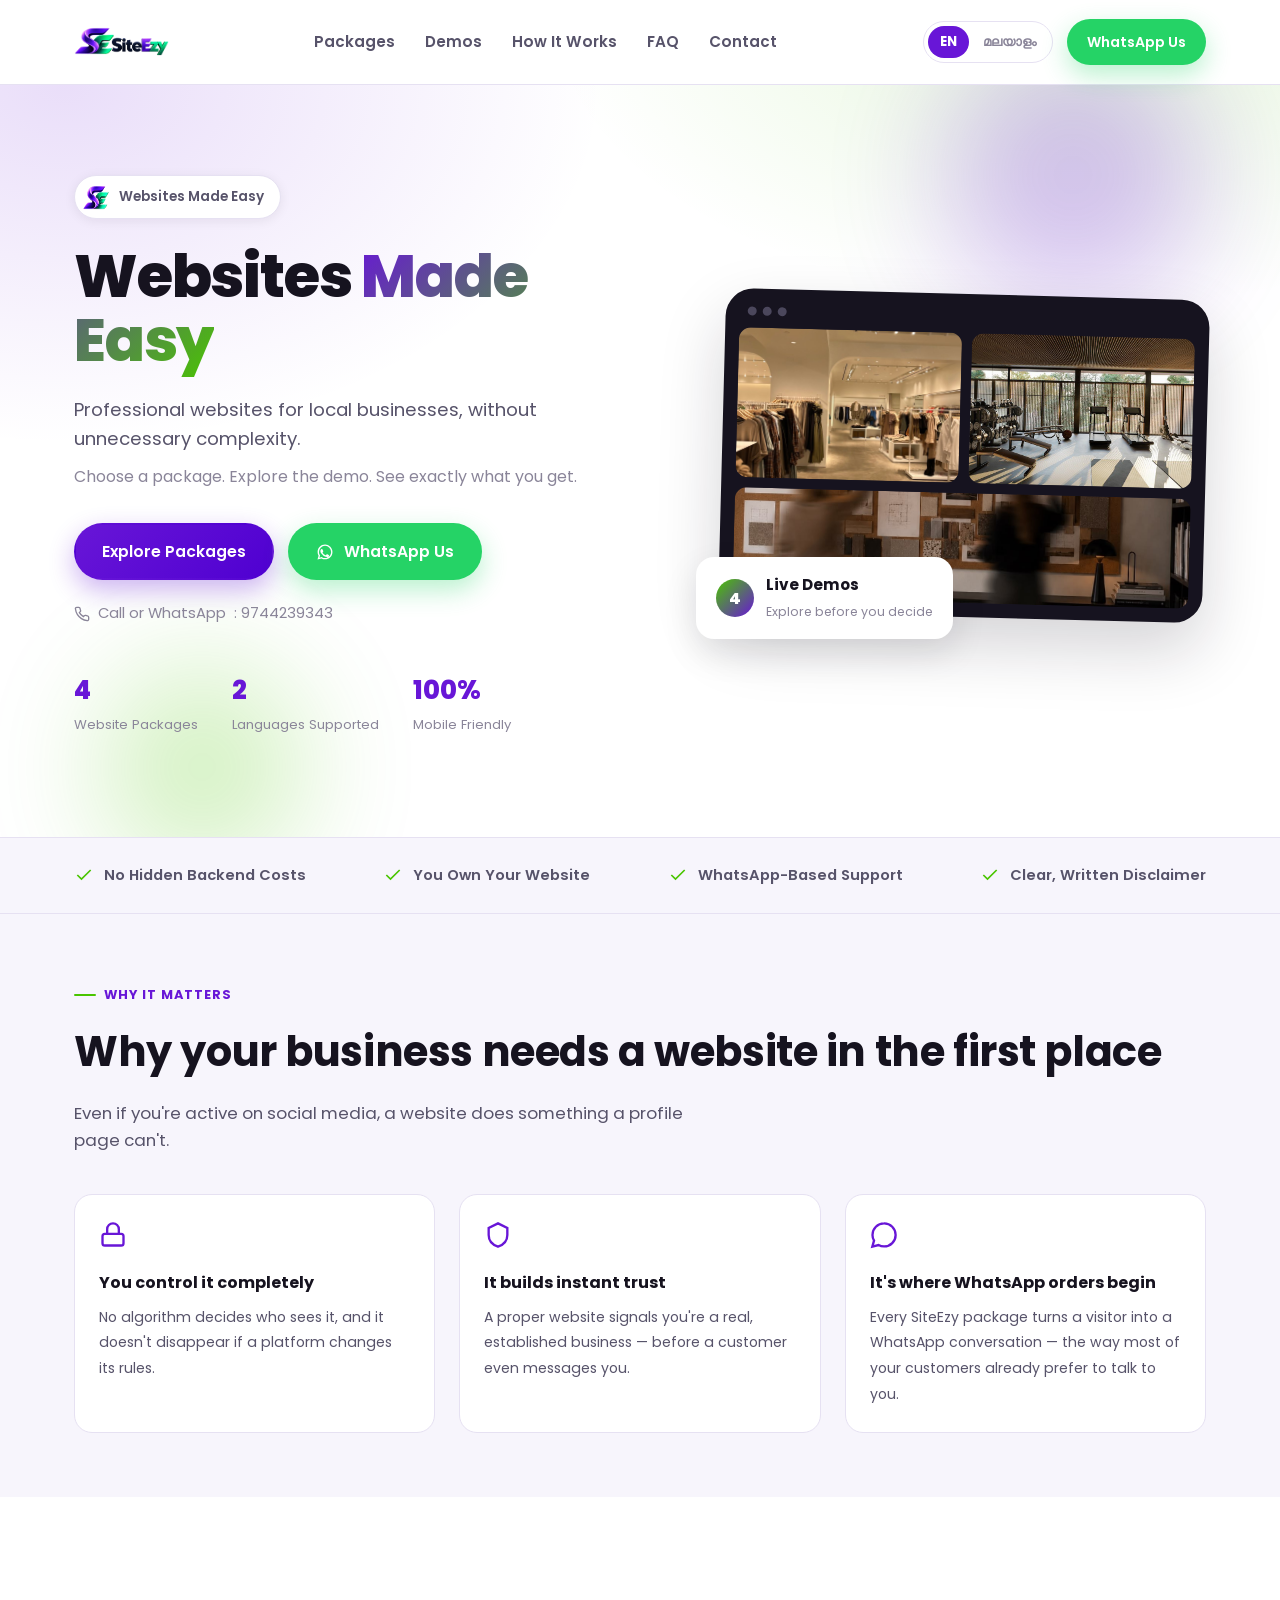
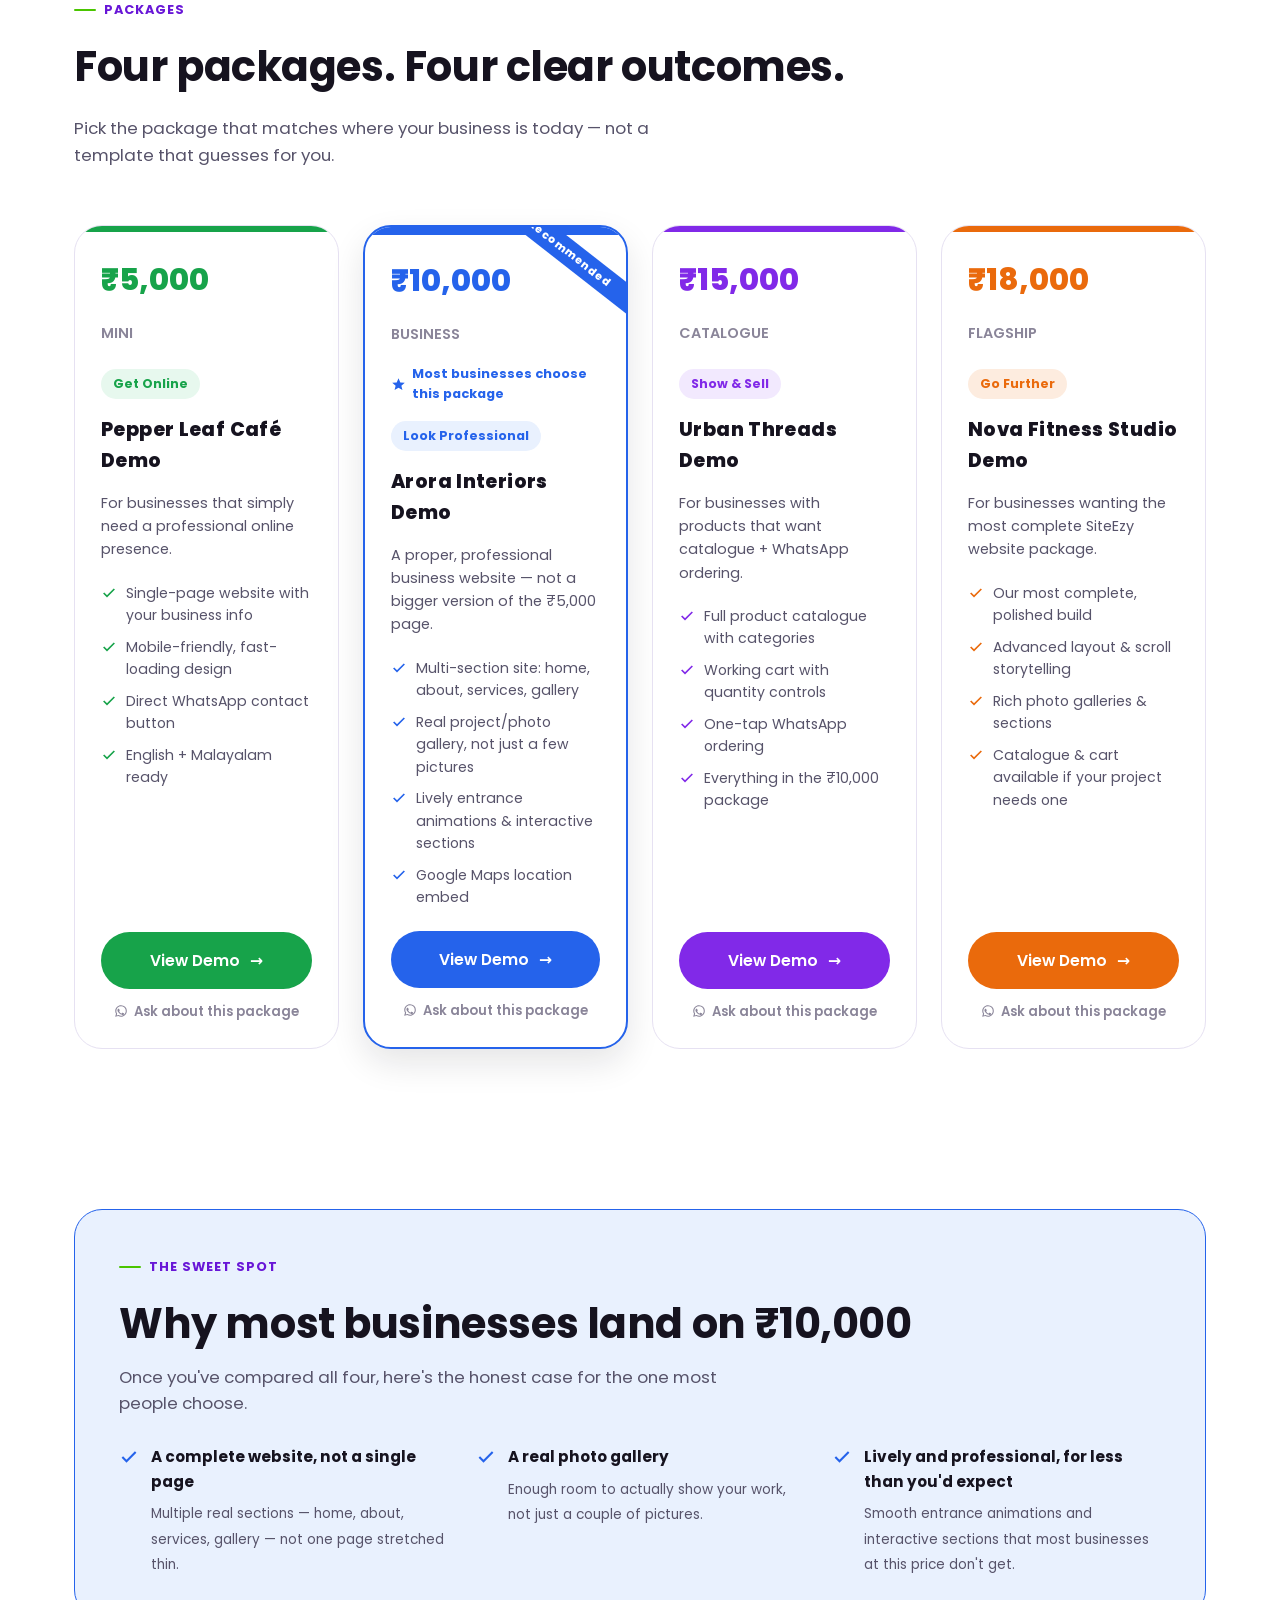
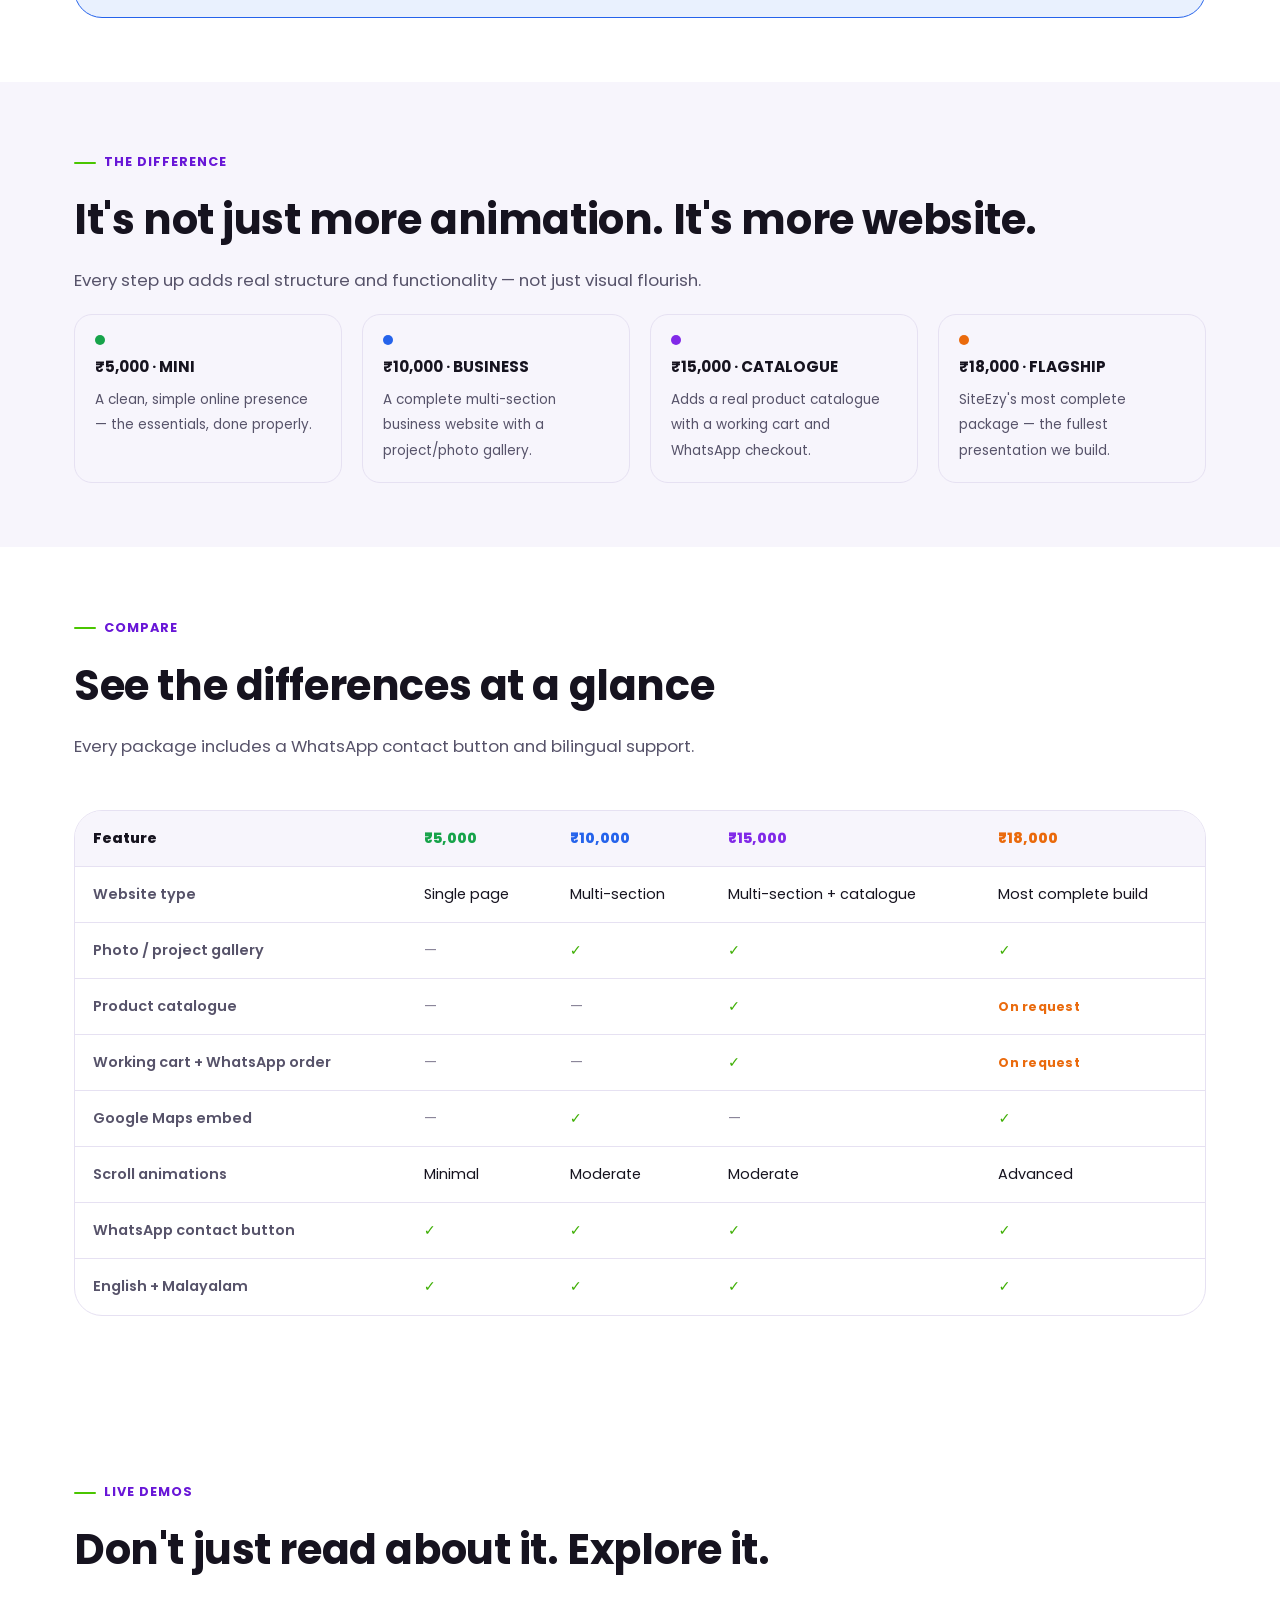
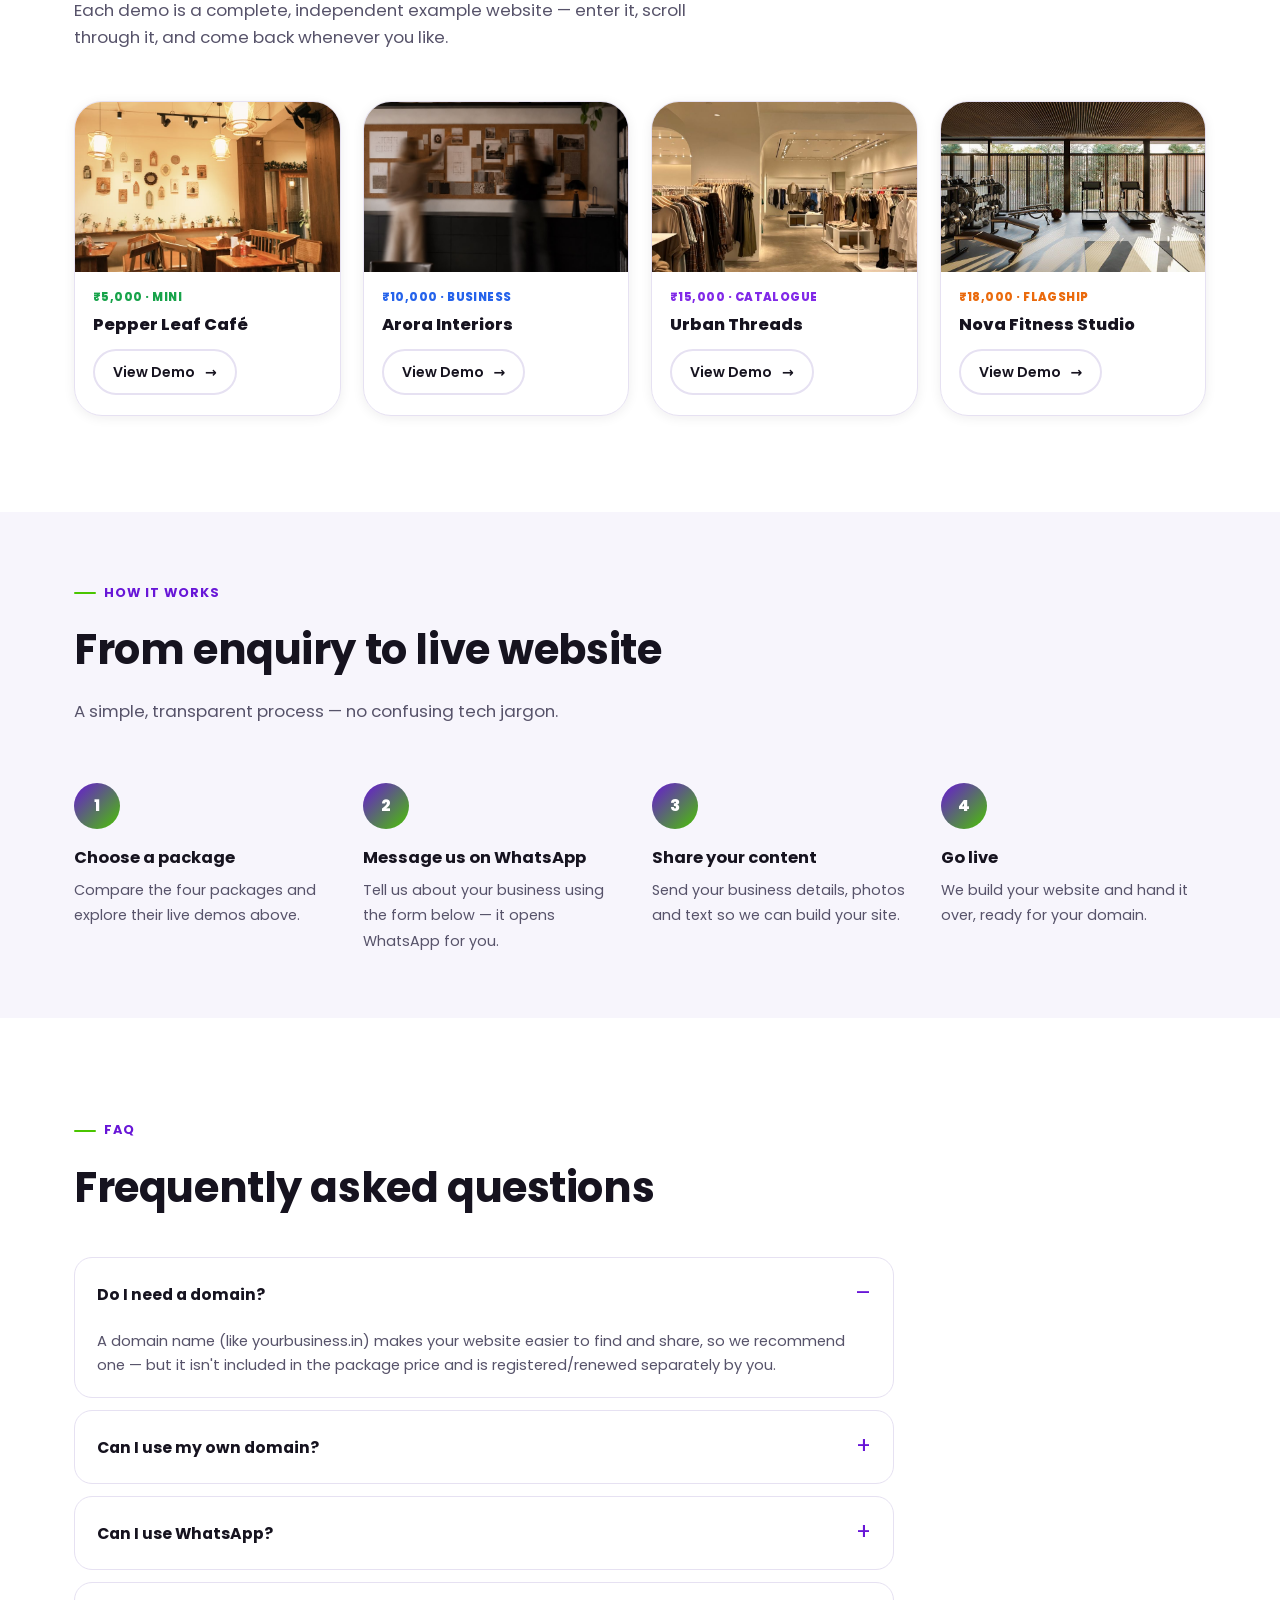
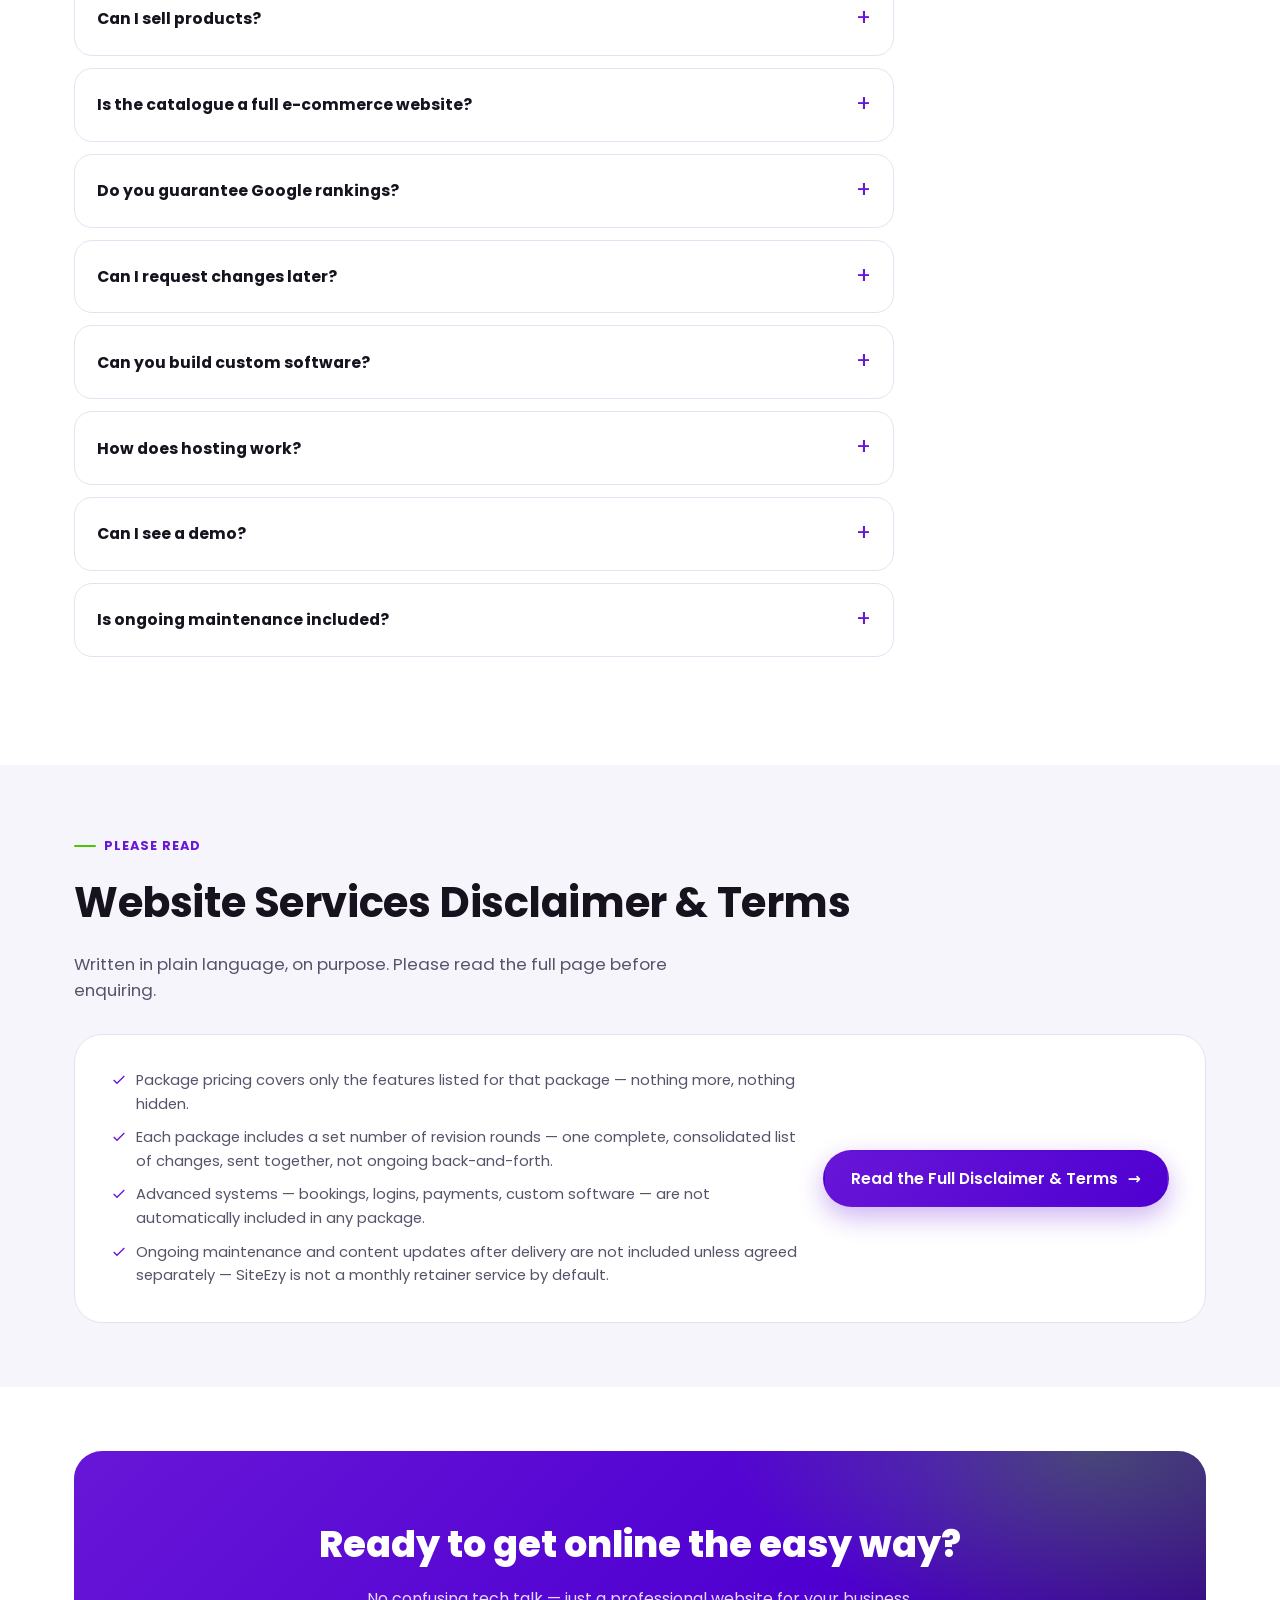
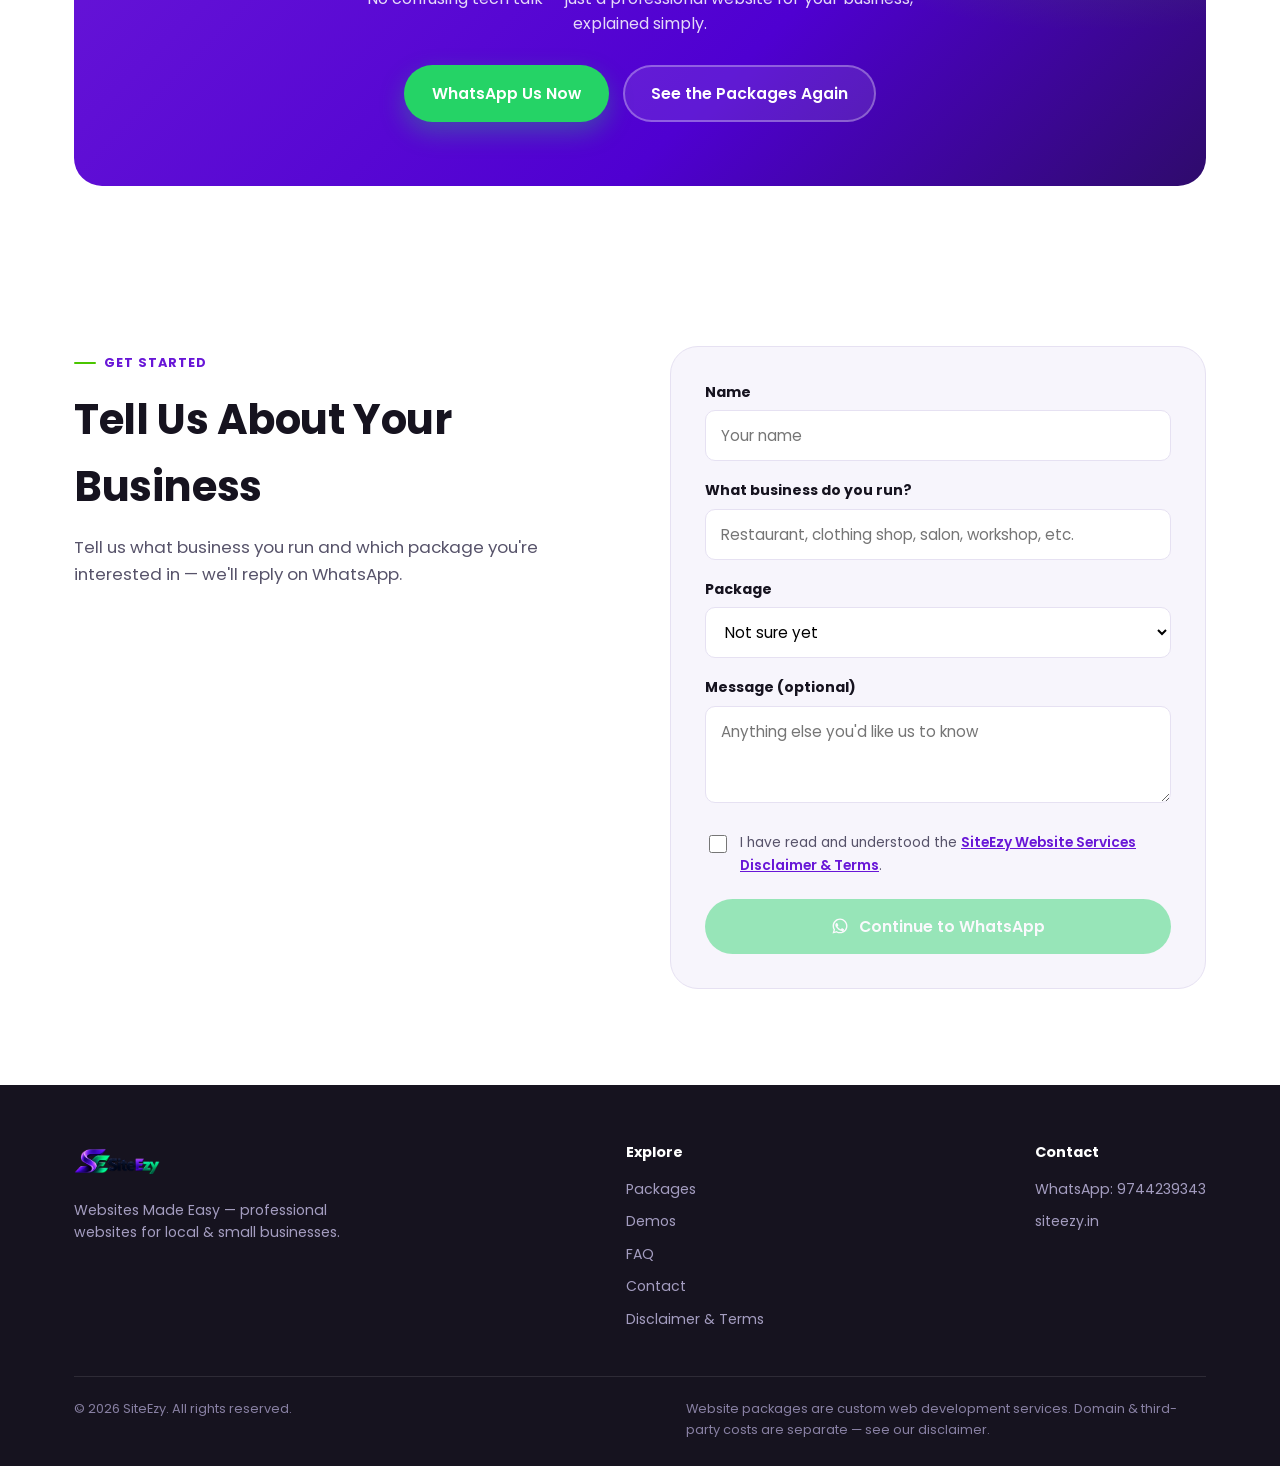
==== commit d3241081: "Add files via upload" ====
--- a/index.html
+++ b/index.html
@@ -5,7 +5,8 @@
 <meta name="viewport" content="width=device-width, initial-scale=1.0">
 <title>SiteEzy | Websites Made Easy</title>
 <meta name="description" content="SiteEzy builds professional, affordable websites for local and small businesses — choose a package, explore a live demo, and get started on WhatsApp.">
-<link rel="icon" type="image/png" href="assets/brand/siteezy-icon.png">
+<link rel="icon" type="image/png" href="assets/brand/favicon.png">
+<link rel="apple-touch-icon" href="assets/brand/favicon.png">
 <link rel="preconnect" href="https://fonts.googleapis.com">
 <link rel="preconnect" href="https://fonts.gstatic.com" crossorigin>
 <link href="https://fonts.googleapis.com/css2?family=Poppins:wght@400;500;600;700;800&family=Noto+Sans+Malayalam:wght@400;500;600;700&display=swap" rel="stylesheet">
@@ -48,6 +49,8 @@
 
 <!-- ============ HERO ============ -->
 <section class="hero">
+  <div class="hero-blob hb1"></div>
+  <div class="hero-blob hb2"></div>
   <div class="container">
     <div class="hero-copy">
       <div class="hero-icon-badge"><img src="assets/brand/siteezy-icon.png" alt=""><span data-i18n="hero.badge">Websites Made Easy</span></div>
@@ -98,6 +101,32 @@
     <div class="trust-item"><svg viewBox="0 0 24 24" fill="none" stroke="currentColor" stroke-width="2"><path d="M20 6L9 17l-5-5"/></svg><span data-i18n="trust.item2">You Own Your Website</span></div>
     <div class="trust-item"><svg viewBox="0 0 24 24" fill="none" stroke="currentColor" stroke-width="2"><path d="M20 6L9 17l-5-5"/></svg><span data-i18n="trust.item3">WhatsApp-Based Support</span></div>
     <div class="trust-item"><svg viewBox="0 0 24 24" fill="none" stroke="currentColor" stroke-width="2"><path d="M20 6L9 17l-5-5"/></svg><span data-i18n="trust.item4">Clear, Written Disclaimer</span></div>
+  </div>
+</section>
+
+<!-- ============ WHY A WEBSITE ============ -->
+<section class="section-tight" style="background:var(--paper-soft)">
+  <div class="container">
+    <div class="eyebrow" data-i18n="whyweb.eyebrow">Why It Matters</div>
+    <h2 class="section-title" data-i18n="whyweb.title">Why your business needs a website in the first place</h2>
+    <p class="section-lead" data-i18n="whyweb.lead">Even if you're active on social media, a website does something a profile page can't.</p>
+    <div class="whyweb-grid stagger">
+      <div class="whyweb-item fade-up">
+        <svg viewBox="0 0 24 24" fill="none" stroke="currentColor" stroke-width="2"><rect x="3" y="11" width="18" height="10" rx="2"/><path d="M7 11V7a5 5 0 0 1 10 0v4"/></svg>
+        <b data-i18n="whyweb.p1.t">You control it completely</b>
+        <span data-i18n="whyweb.p1.d">No algorithm decides who sees it, and it doesn't disappear if a platform changes its rules.</span>
+      </div>
+      <div class="whyweb-item fade-up">
+        <svg viewBox="0 0 24 24" fill="none" stroke="currentColor" stroke-width="2"><path d="M12 2l8 4v6c0 5-3.5 8.5-8 10-4.5-1.5-8-5-8-10V6z"/></svg>
+        <b data-i18n="whyweb.p2.t">It builds instant trust</b>
+        <span data-i18n="whyweb.p2.d">A proper website signals you're a real, established business — before a customer even messages you.</span>
+      </div>
+      <div class="whyweb-item fade-up">
+        <svg viewBox="0 0 24 24" fill="none" stroke="currentColor" stroke-width="2"><path d="M12.04 2C6.58 2 2.13 6.45 2.13 11.91c0 1.75.46 3.45 1.32 4.95L2 22l5.29-1.39a9.9 9.9 0 0 0 4.75 1.21h.01c5.46 0 9.91-4.45 9.91-9.91 0-2.65-1.03-5.14-2.9-7.01A9.82 9.82 0 0 0 12.04 2"/></svg>
+        <b data-i18n="whyweb.p3.t">It's where WhatsApp orders begin</b>
+        <span data-i18n="whyweb.p3.d">Every SiteEzy package turns a visitor into a WhatsApp conversation — the way most of your customers already prefer to talk to you.</span>
+      </div>
+    </div>
   </div>
 </section>
 
@@ -121,20 +150,24 @@
           <li><svg viewBox="0 0 24 24" fill="none" stroke="currentColor" stroke-width="2.5"><path d="M20 6L9 17l-5-5"/></svg><span data-i18n="pkg.mini.f4">English + Malayalam ready</span></li>
         </ul>
         <a href="demos/mini/index.html" class="btn" target="_blank" rel="noopener"><span data-i18n="common.viewDemo">View Demo</span> →</a>
+        <a href="#" class="pc-ask" data-pkg-wa="mini"><svg viewBox="0 0 24 24" fill="currentColor"><path d="M12.04 2C6.58 2 2.13 6.45 2.13 11.91c0 1.75.46 3.45 1.32 4.95L2 22l5.29-1.39a9.9 9.9 0 0 0 4.75 1.21h.01c5.46 0 9.91-4.45 9.91-9.91 0-2.65-1.03-5.14-2.9-7.01A9.82 9.82 0 0 0 12.04 2m0 1.8a8.1 8.1 0 0 1 8.1 8.11c0 4.47-3.63 8.1-8.1 8.1a8 8 0 0 1-4.1-1.12l-.29-.17-3.05.8.82-2.97-.19-.3a8.06 8.06 0 0 1-1.24-4.34 8.1 8.1 0 0 1 8.05-8.11m-4.42 4.3c-.19 0-.5.07-.76.36s-1 .97-1 2.38 1.02 2.76 1.16 2.95 2 3.19 4.86 4.35c2.4.97 2.89.78 3.41.73s1.67-.68 1.9-1.34.24-1.22.17-1.34-.26-.19-.55-.33-1.67-.83-1.93-.92-.45-.14-.64.14-.73.92-.9 1.11-.33.21-.62.07a7.7 7.7 0 0 1-2.28-1.41 8.6 8.6 0 0 1-1.58-1.96c-.17-.28 0-.43.13-.57s.28-.33.43-.5.19-.28.29-.47.05-.36-.02-.5-.63-1.55-.87-2.12-.47-.48-.64-.49z"></path></svg><span data-i18n="common.askWhatsapp">Ask about this package</span></a>
       </article>
 
-      <article class="package-card fade-up" data-pkg="business">
+      <article class="package-card fade-up pc-highlight" data-pkg="business">
+        <div class="pc-ribbon" data-i18n="common.recommended">Recommended</div>
         <div class="pc-price">₹10,000<br><small>BUSINESS</small></div>
+        <div class="pc-recommend-note"><svg viewBox="0 0 24 24" fill="currentColor"><path d="M12 2l2.9 6.6 7.1.6-5.4 4.7 1.7 7-6.3-3.9-6.3 3.9 1.7-7-5.4-4.7 7.1-.6z"/></svg><span data-i18n="pkg.business.note">Most businesses choose this package</span></div>
         <div class="pc-tag" data-i18n="pkg.business.tag">Look Professional</div>
         <div class="pc-name">Arora Interiors Demo</div>
-        <p class="pc-for" data-i18n="pkg.business.for">For businesses that want a more complete website.</p>
+        <p class="pc-for" data-i18n="pkg.business.for">A proper, professional business website — not a bigger version of the ₹5,000 page.</p>
         <ul class="pc-features">
-          <li><svg viewBox="0 0 24 24" fill="none" stroke="currentColor" stroke-width="2.5"><path d="M20 6L9 17l-5-5"/></svg><span data-i18n="pkg.business.f1">Multi-section professional website</span></li>
-          <li><svg viewBox="0 0 24 24" fill="none" stroke="currentColor" stroke-width="2.5"><path d="M20 6L9 17l-5-5"/></svg><span data-i18n="pkg.business.f2">About, services & project gallery</span></li>
-          <li><svg viewBox="0 0 24 24" fill="none" stroke="currentColor" stroke-width="2.5"><path d="M20 6L9 17l-5-5"/></svg><span data-i18n="pkg.business.f3">Smooth scroll animations</span></li>
+          <li><svg viewBox="0 0 24 24" fill="none" stroke="currentColor" stroke-width="2.5"><path d="M20 6L9 17l-5-5"/></svg><span data-i18n="pkg.business.f1">Multi-section site: home, about, services, gallery</span></li>
+          <li><svg viewBox="0 0 24 24" fill="none" stroke="currentColor" stroke-width="2.5"><path d="M20 6L9 17l-5-5"/></svg><span data-i18n="pkg.business.f2">Real project/photo gallery, not just a few pictures</span></li>
+          <li><svg viewBox="0 0 24 24" fill="none" stroke="currentColor" stroke-width="2.5"><path d="M20 6L9 17l-5-5"/></svg><span data-i18n="pkg.business.f3">Lively entrance animations & interactive sections</span></li>
           <li><svg viewBox="0 0 24 24" fill="none" stroke="currentColor" stroke-width="2.5"><path d="M20 6L9 17l-5-5"/></svg><span data-i18n="pkg.business.f4">Google Maps location embed</span></li>
         </ul>
         <a href="demos/business/index.html" class="btn" target="_blank" rel="noopener"><span data-i18n="common.viewDemo">View Demo</span> →</a>
+        <a href="#" class="pc-ask" data-pkg-wa="business"><svg viewBox="0 0 24 24" fill="currentColor"><path d="M12.04 2C6.58 2 2.13 6.45 2.13 11.91c0 1.75.46 3.45 1.32 4.95L2 22l5.29-1.39a9.9 9.9 0 0 0 4.75 1.21h.01c5.46 0 9.91-4.45 9.91-9.91 0-2.65-1.03-5.14-2.9-7.01A9.82 9.82 0 0 0 12.04 2m0 1.8a8.1 8.1 0 0 1 8.1 8.11c0 4.47-3.63 8.1-8.1 8.1a8 8 0 0 1-4.1-1.12l-.29-.17-3.05.8.82-2.97-.19-.3a8.06 8.06 0 0 1-1.24-4.34 8.1 8.1 0 0 1 8.05-8.11m-4.42 4.3c-.19 0-.5.07-.76.36s-1 .97-1 2.38 1.02 2.76 1.16 2.95 2 3.19 4.86 4.35c2.4.97 2.89.78 3.41.73s1.67-.68 1.9-1.34.24-1.22.17-1.34-.26-.19-.55-.33-1.67-.83-1.93-.92-.45-.14-.64.14-.73.92-.9 1.11-.33.21-.62.07a7.7 7.7 0 0 1-2.28-1.41 8.6 8.6 0 0 1-1.58-1.96c-.17-.28 0-.43.13-.57s.28-.33.43-.5.19-.28.29-.47.05-.36-.02-.5-.63-1.55-.87-2.12-.47-.48-.64-.49z"></path></svg><span data-i18n="common.askWhatsapp">Ask about this package</span></a>
       </article>
 
       <article class="package-card fade-up" data-pkg="catalogue">
@@ -149,22 +182,50 @@
           <li><svg viewBox="0 0 24 24" fill="none" stroke="currentColor" stroke-width="2.5"><path d="M20 6L9 17l-5-5"/></svg><span data-i18n="pkg.catalogue.f4">Everything in the ₹10,000 package</span></li>
         </ul>
         <a href="demos/catalogue/index.html" class="btn" target="_blank" rel="noopener"><span data-i18n="common.viewDemo">View Demo</span> →</a>
+        <a href="#" class="pc-ask" data-pkg-wa="catalogue"><svg viewBox="0 0 24 24" fill="currentColor"><path d="M12.04 2C6.58 2 2.13 6.45 2.13 11.91c0 1.75.46 3.45 1.32 4.95L2 22l5.29-1.39a9.9 9.9 0 0 0 4.75 1.21h.01c5.46 0 9.91-4.45 9.91-9.91 0-2.65-1.03-5.14-2.9-7.01A9.82 9.82 0 0 0 12.04 2m0 1.8a8.1 8.1 0 0 1 8.1 8.11c0 4.47-3.63 8.1-8.1 8.1a8 8 0 0 1-4.1-1.12l-.29-.17-3.05.8.82-2.97-.19-.3a8.06 8.06 0 0 1-1.24-4.34 8.1 8.1 0 0 1 8.05-8.11m-4.42 4.3c-.19 0-.5.07-.76.36s-1 .97-1 2.38 1.02 2.76 1.16 2.95 2 3.19 4.86 4.35c2.4.97 2.89.78 3.41.73s1.67-.68 1.9-1.34.24-1.22.17-1.34-.26-.19-.55-.33-1.67-.83-1.93-.92-.45-.14-.64.14-.73.92-.9 1.11-.33.21-.62.07a7.7 7.7 0 0 1-2.28-1.41 8.6 8.6 0 0 1-1.58-1.96c-.17-.28 0-.43.13-.57s.28-.33.43-.5.19-.28.29-.47.05-.36-.02-.5-.63-1.55-.87-2.12-.47-.48-.64-.49z"></path></svg><span data-i18n="common.askWhatsapp">Ask about this package</span></a>
       </article>
 
-      <article class="package-card fade-up pc-highlight" data-pkg="flagship">
-        <div class="pc-ribbon" data-i18n="common.mostPopular">Most Complete</div>
+      <article class="package-card fade-up" data-pkg="flagship">
         <div class="pc-price">₹18,000<br><small>FLAGSHIP</small></div>
         <div class="pc-tag" data-i18n="pkg.flagship.tag">Go Further</div>
         <div class="pc-name">Nova Fitness Studio Demo</div>
-        <p class="pc-for" data-i18n="pkg.flagship.for">For businesses wanting the most complete SiteEzy website package.</p>
+        <p class="pc-for" data-i18n="pkg.flagship.for">For businesses wanting the most complete, premium SiteEzy website package.</p>
         <ul class="pc-features">
           <li><svg viewBox="0 0 24 24" fill="none" stroke="currentColor" stroke-width="2.5"><path d="M20 6L9 17l-5-5"/></svg><span data-i18n="pkg.flagship.f1">Our most complete, polished build</span></li>
           <li><svg viewBox="0 0 24 24" fill="none" stroke="currentColor" stroke-width="2.5"><path d="M20 6L9 17l-5-5"/></svg><span data-i18n="pkg.flagship.f2">Advanced layout & scroll storytelling</span></li>
           <li><svg viewBox="0 0 24 24" fill="none" stroke="currentColor" stroke-width="2.5"><path d="M20 6L9 17l-5-5"/></svg><span data-i18n="pkg.flagship.f3">Rich photo galleries & sections</span></li>
-          <li><svg viewBox="0 0 24 24" fill="none" stroke="currentColor" stroke-width="2.5"><path d="M20 6L9 17l-5-5"/></svg><span data-i18n="pkg.flagship.f4">Everything in the ₹15,000 package</span></li>
+          <li><svg viewBox="0 0 24 24" fill="none" stroke="currentColor" stroke-width="2.5"><path d="M20 6L9 17l-5-5"/></svg><span data-i18n="pkg.flagship.f4">Catalogue &amp; cart available if your project needs one</span></li>
         </ul>
         <a href="demos/flagship/index.html" class="btn" target="_blank" rel="noopener"><span data-i18n="common.viewDemo">View Demo</span> →</a>
+        <a href="#" class="pc-ask" data-pkg-wa="flagship"><svg viewBox="0 0 24 24" fill="currentColor"><path d="M12.04 2C6.58 2 2.13 6.45 2.13 11.91c0 1.75.46 3.45 1.32 4.95L2 22l5.29-1.39a9.9 9.9 0 0 0 4.75 1.21h.01c5.46 0 9.91-4.45 9.91-9.91 0-2.65-1.03-5.14-2.9-7.01A9.82 9.82 0 0 0 12.04 2m0 1.8a8.1 8.1 0 0 1 8.1 8.11c0 4.47-3.63 8.1-8.1 8.1a8 8 0 0 1-4.1-1.12l-.29-.17-3.05.8.82-2.97-.19-.3a8.06 8.06 0 0 1-1.24-4.34 8.1 8.1 0 0 1 8.05-8.11m-4.42 4.3c-.19 0-.5.07-.76.36s-1 .97-1 2.38 1.02 2.76 1.16 2.95 2 3.19 4.86 4.35c2.4.97 2.89.78 3.41.73s1.67-.68 1.9-1.34.24-1.22.17-1.34-.26-.19-.55-.33-1.67-.83-1.93-.92-.45-.14-.64.14-.73.92-.9 1.11-.33.21-.62.07a7.7 7.7 0 0 1-2.28-1.41 8.6 8.6 0 0 1-1.58-1.96c-.17-.28 0-.43.13-.57s.28-.33.43-.5.19-.28.29-.47.05-.36-.02-.5-.63-1.55-.87-2.12-.47-.48-.64-.49z"></path></svg><span data-i18n="common.askWhatsapp">Ask about this package</span></a>
       </article>
+    </div>
+  </div>
+</section>
+
+<!-- ============ WHY ₹10,000 ============ -->
+<section class="section-tight">
+  <div class="container">
+    <div class="why10k-panel fade-up">
+      <div class="why10k-head">
+        <div class="eyebrow" data-i18n="why10k.eyebrow">The Sweet Spot</div>
+        <h2 class="section-title" style="margin-bottom:6px" data-i18n="why10k.title">Why most businesses land on ₹10,000</h2>
+        <p class="section-lead" data-i18n="why10k.lead">Once you've compared all four, here's the honest case for the one most people choose.</p>
+      </div>
+      <div class="why10k-reasons">
+        <div class="why10k-reason">
+          <svg viewBox="0 0 24 24" fill="none" stroke="currentColor" stroke-width="2.5"><path d="M20 6L9 17l-5-5"/></svg>
+          <div><b data-i18n="why10k.r1.t">A complete website, not a single page</b><span data-i18n="why10k.r1.d">Multiple real sections — home, about, services, gallery — not one page stretched thin.</span></div>
+        </div>
+        <div class="why10k-reason">
+          <svg viewBox="0 0 24 24" fill="none" stroke="currentColor" stroke-width="2.5"><path d="M20 6L9 17l-5-5"/></svg>
+          <div><b data-i18n="why10k.r2.t">A real photo gallery</b><span data-i18n="why10k.r2.d">Enough room to actually show your work, not just a couple of pictures.</span></div>
+        </div>
+        <div class="why10k-reason">
+          <svg viewBox="0 0 24 24" fill="none" stroke="currentColor" stroke-width="2.5"><path d="M20 6L9 17l-5-5"/></svg>
+          <div><b data-i18n="why10k.r3.t">Lively and professional, for less than you'd expect</b><span data-i18n="why10k.r3.d">Smooth entrance animations and interactive sections that most businesses at this price don't get.</span></div>
+        </div>
+      </div>
     </div>
   </div>
 </section>
@@ -177,7 +238,7 @@
     <p class="section-lead" data-i18n="progression.lead">Every step up adds real structure and functionality — not just visual flourish.</p>
     <div class="progression">
       <div class="progression-item"><div class="pi-dot"></div><b>₹5,000 · MINI</b><span data-i18n="progression.item1">A clean, simple online presence — the essentials, done properly.</span></div>
-      <div class="progression-item"><div class="pi-dot"></div><b>₹10,000 · BUSINESS</b><span data-i18n="progression.item2">A complete multi-section business website with a project/photo gallery.</span></div>
+      <div class="progression-item"><div class="pi-dot"></div><b>₹10,000 · BUSINESS</b><span data-i18n="progression.item2">A complete, lively multi-section business website — the package most businesses choose.</span></div>
       <div class="progression-item"><div class="pi-dot"></div><b>₹15,000 · CATALOGUE</b><span data-i18n="progression.item3">Adds a real product catalogue with a working cart and WhatsApp checkout.</span></div>
       <div class="progression-item"><div class="pi-dot"></div><b>₹18,000 · FLAGSHIP</b><span data-i18n="progression.item4">SiteEzy's most complete package — the fullest presentation we build.</span></div>
     </div>
@@ -215,11 +276,11 @@
           </tr>
           <tr>
             <td class="feat-name" data-i18n="compare.f.catalogue">Product catalogue</td>
-            <td class="no">—</td><td class="no">—</td><td class="yes">✓</td><td class="yes">✓</td>
+            <td class="no">—</td><td class="no">—</td><td class="yes">✓</td><td class="opt" data-i18n="common.onRequest">On request</td>
           </tr>
           <tr>
             <td class="feat-name" data-i18n="compare.f.cart">Working cart + WhatsApp order</td>
-            <td class="no">—</td><td class="no">—</td><td class="yes">✓</td><td class="yes">✓</td>
+            <td class="no">—</td><td class="no">—</td><td class="yes">✓</td><td class="opt" data-i18n="common.onRequest">On request</td>
           </tr>
           <tr>
             <td class="feat-name" data-i18n="compare.f.maps">Google Maps embed</td>
@@ -322,7 +383,7 @@
       </details>
       <details class="accordion-item">
         <summary data-i18n="faq.q4">Can I sell products?</summary>
-        <div class="accordion-body" data-i18n="faq.a4">With the ₹15,000 and ₹18,000 packages, yes — customers can browse a catalogue, add items to a cart, and send you their order over WhatsApp.</div>
+        <div class="accordion-body" data-i18n="faq.a4">With the ₹15,000 package, yes — customers can browse a catalogue, add items to a cart, and send you their order over WhatsApp. The ₹18,000 package can include this too when a catalogue is part of your project.</div>
       </details>
       <details class="accordion-item">
         <summary data-i18n="faq.q5">Is the catalogue a full e-commerce website?</summary>
@@ -348,36 +409,28 @@
         <summary data-i18n="faq.q10">Can I see a demo?</summary>
         <div class="accordion-body" data-i18n="faq.a10">Yes — scroll up and open any of the four live demos above. That's exactly the kind of website you'd get with that package.</div>
       </details>
-    </div>
-  </div>
-</section>
-
-<!-- ============ DISCLAIMER ============ -->
+      <details class="accordion-item">
+        <summary data-i18n="faq.q11">Is ongoing maintenance included?</summary>
+        <div class="accordion-body" data-i18n="faq.a11">No — SiteEzy isn't a monthly retainer service by default. Your site is yours to keep as-is once delivered; ongoing updates or maintenance can be arranged separately if you'd like them.</div>
+      </details>
+    </div>
+  </div>
+</section>
+
+<!-- ============ DISCLAIMER TEASER ============ -->
 <section id="terms" class="section-tight" style="background:var(--paper-soft)">
   <div class="container">
     <div class="eyebrow" data-i18n="disclaimer.eyebrow">Please Read</div>
     <h2 class="section-title" data-i18n="disclaimer.title">Website Services Disclaimer &amp; Terms</h2>
-    <p class="section-lead" data-i18n="disclaimer.lead" style="margin-bottom:30px">Written in plain language, on purpose. Please read this before enquiring.</p>
-    <div class="two-col">
-      <ul style="display:flex;flex-direction:column;gap:14px;font-size:.92rem;color:var(--ink-soft)">
-        <li data-i18n="disclaimer.p1">Package pricing covers only the features listed for that package — nothing more, nothing hidden.</li>
-        <li data-i18n="disclaimer.p2">Domain name registration and yearly renewal are separate costs, paid by you to the domain registrar.</li>
-        <li data-i18n="disclaimer.p3">You provide your business content — text, photos, prices, and any material needed to build your site.</li>
-        <li data-i18n="disclaimer.p4">Only the number of revisions agreed upon before starting are included in the package price.</li>
-        <li data-i18n="disclaimer.p5">Additional revisions or extra functionality beyond what was agreed may cost extra, discussed in advance.</li>
-        <li data-i18n="disclaimer.p6">Basic on-page SEO is good practice, not a guarantee — it does not guarantee search rankings, traffic, leads or sales.</li>
-        <li data-i18n="disclaimer.p7">Third-party services (domains, hosting, WhatsApp, Google Maps, etc.) have their own policies, pricing and availability, which SiteEzy does not control.</li>
+    <p class="section-lead" data-i18n="disclaimer.lead" style="margin-bottom:30px">Written in plain language, on purpose. Please read the full page before enquiring.</p>
+    <div class="disclaimer-teaser">
+      <ul>
+        <li><svg viewBox="0 0 24 24" fill="none" stroke="currentColor" stroke-width="2"><path d="M20 6L9 17l-5-5"/></svg><span data-i18n="disclaimer.p1">Package pricing covers only the features listed for that package — nothing more, nothing hidden.</span></li>
+        <li><svg viewBox="0 0 24 24" fill="none" stroke="currentColor" stroke-width="2"><path d="M20 6L9 17l-5-5"/></svg><span data-i18n="disclaimer.p4">Only the number of revisions agreed upon before starting are included in the package price.</span></li>
+        <li><svg viewBox="0 0 24 24" fill="none" stroke="currentColor" stroke-width="2"><path d="M20 6L9 17l-5-5"/></svg><span data-i18n="disclaimer.p10">Advanced systems — bookings, logins, payments, custom software — are not automatically included in any package.</span></li>
+        <li><svg viewBox="0 0 24 24" fill="none" stroke="currentColor" stroke-width="2"><path d="M20 6L9 17l-5-5"/></svg><span data-i18n="disclaimer.p16">Ongoing maintenance and content updates after delivery are not included unless agreed separately.</span></li>
       </ul>
-      <ul style="display:flex;flex-direction:column;gap:14px;font-size:.92rem;color:var(--ink-soft)">
-        <li data-i18n="disclaimer.p8">Delivery timelines depend on receiving your content and approvals on time.</li>
-        <li data-i18n="disclaimer.p9">Changes requested after final delivery that fall outside the originally agreed scope may involve an additional cost.</li>
-        <li data-i18n="disclaimer.p10">Advanced systems — bookings, logins, payments, custom software — are not automatically included in any package.</li>
-        <li data-i18n="disclaimer.p11">The ₹15,000 / ₹18,000 catalogue + cart + WhatsApp ordering feature is not a full e-commerce platform.</li>
-        <li data-i18n="disclaimer.p12">Payment gateways are not included unless specifically discussed and agreed separately.</li>
-        <li data-i18n="disclaimer.p13">Any photos, logos or content you provide remain your property at all times.</li>
-        <li data-i18n="disclaimer.p14">You should review your website carefully before giving final approval for it to go live.</li>
-        <li data-i18n="disclaimer.p15">Requirements outside a standard package (custom features, integrations, etc.) require their own separate quotation.</li>
-      </ul>
+      <a href="disclaimer.html" class="btn btn-primary dt-cta" target="_blank" rel="noopener"><span data-i18n="disclaimer.readFull">Read the Full Disclaimer &amp; Terms</span> →</a>
     </div>
   </div>
 </section>
@@ -429,7 +482,7 @@
       </div>
       <label class="check-row">
         <input type="checkbox" id="enqDisclaimerCheck">
-        <span><span data-i18n="contact.disclaimerPre">I have read and understood the</span> <a href="#terms" data-i18n="contact.disclaimerLink">SiteEzy Website Services Disclaimer &amp; Terms</a>.</span>
+        <span><span data-i18n="contact.disclaimerPre">I have read and understood the</span> <a href="disclaimer.html" target="_blank" rel="noopener" data-i18n="contact.disclaimerLink">SiteEzy Website Services Disclaimer &amp; Terms</a>.</span>
       </label>
       <button type="submit" id="enquiryWhatsappBtn" class="btn btn-whatsapp" disabled>
         <svg viewBox="0 0 24 24" fill="currentColor" width="18" height="18"><path d="M12.04 2C6.58 2 2.13 6.45 2.13 11.91c0 1.75.46 3.45 1.32 4.95L2 22l5.29-1.39a9.9 9.9 0 0 0 4.75 1.21h.01c5.46 0 9.91-4.45 9.91-9.91 0-2.65-1.03-5.14-2.9-7.01A9.82 9.82 0 0 0 12.04 2m0 1.8a8.1 8.1 0 0 1 8.1 8.11c0 4.47-3.63 8.1-8.1 8.1a8 8 0 0 1-4.1-1.12l-.29-.17-3.05.8.82-2.97-.19-.3a8.06 8.06 0 0 1-1.24-4.34 8.1 8.1 0 0 1 8.05-8.11m-4.42 4.3c-.19 0-.5.07-.76.36s-1 .97-1 2.38 1.02 2.76 1.16 2.95 2 3.19 4.86 4.35c2.4.97 2.89.78 3.41.73s1.67-.68 1.9-1.34.24-1.22.17-1.34-.26-.19-.55-.33-1.67-.83-1.93-.92-.45-.14-.64.14-.73.92-.9 1.11-.33.21-.62.07a7.7 7.7 0 0 1-2.28-1.41 8.6 8.6 0 0 1-1.58-1.96c-.17-.28 0-.43.13-.57s.28-.33.43-.5.19-.28.29-.47.05-.36-.02-.5-.63-1.55-.87-2.12-.47-.48-.64-.49z"></path></svg>
@@ -453,6 +506,7 @@
         <a href="#demos" data-i18n="footer.linkDemos">Demos</a>
         <a href="#faq" data-i18n="footer.linkFaq">FAQ</a>
         <a href="#contact" data-i18n="footer.linkContact">Contact</a>
+        <a href="disclaimer.html" data-i18n="footer.linkDisclaimer">Disclaimer &amp; Terms</a>
       </div>
       <div class="footer-col">
         <b data-i18n="footer.contact">Contact</b>
--- a/css/main.css
+++ b/css/main.css
@@ -121,8 +121,10 @@
   background:rgba(255,255,255,.85); backdrop-filter:blur(10px);
   border-bottom:1px solid var(--border);
 }
-.navbar .container{ display:flex; align-items:center; justify-content:space-between; height:78px; gap:20px; }
-.nav-logo img{ height:34px; width:auto; }
+.navbar .container{ display:flex; align-items:center; justify-content:space-between; height:84px; gap:20px; }
+.nav-logo{ display:flex; align-items:center; }
+.nav-logo img{ height:46px; width:auto; }
+@media (max-width:520px){ .nav-logo img{ height:38px; } }
 .nav-links{ display:flex; align-items:center; gap:30px; }
 .nav-links a{ font-weight:600; font-size:.95rem; color:var(--ink-soft); transition:color .15s ease; position:relative; }
 .nav-links a:hover{ color:var(--purple); }
@@ -136,7 +138,7 @@
 .nav-toggle{ display:none; background:none; border:none; padding:6px; }
 .nav-toggle span{ display:block; width:24px; height:2px; background:var(--ink); margin:5px 0; border-radius:2px; transition:transform .2s ease, opacity .2s ease; }
 .mobile-nav{
-  display:none; position:fixed; inset:78px 0 0 0; background:#fff; z-index:99;
+  display:none; position:fixed; inset:84px 0 0 0; background:#fff; z-index:99;
   padding:30px 24px; flex-direction:column; gap:6px; overflow-y:auto;
   transform:translateY(-8px); opacity:0; pointer-events:none; transition:opacity .2s ease, transform .2s ease;
 }
@@ -172,6 +174,12 @@
 .hero-stat b{ display:block; font-size:1.6rem; font-weight:800; color:var(--purple); }
 .hero-stat span{ font-size:.82rem; color:var(--ink-faint); }
 
+.hero-blob{ position:absolute; border-radius:50%; filter:blur(60px); opacity:.25; pointer-events:none; z-index:0; animation:heroblobfloat 8s ease-in-out infinite; }
+.hero-blob.hb1{ width:260px; height:260px; background:var(--purple); top:-40px; right:6%; }
+.hero-blob.hb2{ width:200px; height:200px; background:var(--green); bottom:-30px; left:8%; animation-delay:-4s; }
+@keyframes heroblobfloat{ 0%,100%{ transform:translateY(0);} 50%{ transform:translateY(-24px);} }
+.hero .container{ position:relative; z-index:1; }
+
 .hero-visual{ position:relative; }
 .hero-mock{
   background:var(--ink); border-radius:var(--radius-lg); padding:14px;
@@ -215,6 +223,23 @@
 .stagger .fade-up:nth-child(2){ transition-delay:.15s; }
 .stagger .fade-up:nth-child(3){ transition-delay:.25s; }
 .stagger .fade-up:nth-child(4){ transition-delay:.35s; }
+
+/* ---------- Why a website / Why 10K ---------- */
+.whyweb-grid{ display:grid; grid-template-columns:repeat(3,1fr); gap:24px; margin-top:40px; }
+.whyweb-item{ background:#fff; border:1px solid var(--border); border-radius:var(--radius-md); padding:26px 24px; }
+.whyweb-item svg{ width:28px; height:28px; color:var(--purple); margin-bottom:14px; }
+.whyweb-item b{ display:block; font-size:1rem; margin-bottom:8px; }
+.whyweb-item span{ font-size:.88rem; color:var(--ink-soft); }
+@media (max-width:880px){ .whyweb-grid{ grid-template-columns:1fr; } }
+
+.why10k-panel{ background:var(--pkg-business-soft); border:1.5px solid var(--pkg-business); border-radius:var(--radius-lg); padding:40px 44px; }
+.why10k-reasons{ display:grid; grid-template-columns:repeat(3,1fr); gap:28px; margin-top:28px; }
+.why10k-reason{ display:flex; gap:12px; align-items:flex-start; }
+.why10k-reason svg{ width:20px; height:20px; color:var(--pkg-business); flex:none; margin-top:2px; }
+.why10k-reason b{ display:block; font-size:.95rem; margin-bottom:6px; }
+.why10k-reason span{ font-size:.85rem; color:var(--ink-soft); }
+@media (max-width:900px){ .why10k-reasons{ grid-template-columns:1fr; gap:18px; } }
+@media (max-width:700px){ .why10k-panel{ padding:30px 26px; } }
 
 /* ---------- Packages ---------- */
 .packages-grid{ display:grid; grid-template-columns:repeat(4,1fr); gap:24px; margin-top:56px; }
@@ -243,8 +268,14 @@
 .package-card .pc-features svg{ width:16px; height:16px; color:var(--pc); flex:none; margin-top:3px; }
 .package-card .btn{ width:100%; background:var(--pc); color:#fff; box-shadow:none; }
 .package-card .btn:hover{ filter:brightness(1.08); transform:translateY(-2px); }
-.package-card.pc-highlight{ border-color:var(--pkg-flagship); box-shadow:var(--shadow-md); }
-.pc-ribbon{ position:absolute; top:14px; right:-34px; transform:rotate(38deg); background:var(--pkg-flagship); color:#fff; font-size:.68rem; font-weight:800; padding:4px 40px; letter-spacing:.05em; }
+.package-card .pc-ask{ display:flex; align-items:center; justify-content:center; gap:6px; font-size:.82rem; font-weight:600; color:var(--ink-faint); margin-top:-4px; transition:color .15s ease; }
+.package-card .pc-ask:hover{ color:var(--pc); text-decoration:underline; }
+.package-card .pc-ask svg{ width:14px; height:14px; flex:none; }
+.package-card.pc-highlight{ border:2px solid var(--pc); box-shadow:var(--shadow-md); }
+.package-card.pc-highlight::before{ height:8px; }
+.pc-ribbon{ position:absolute; top:14px; right:-34px; transform:rotate(38deg); background:var(--pc); color:#fff; font-size:.68rem; font-weight:800; padding:4px 40px; letter-spacing:.05em; }
+.pc-recommend-note{ display:flex; align-items:center; gap:6px; font-size:.8rem; font-weight:700; color:var(--pc); margin-top:-6px; }
+.pc-recommend-note svg{ width:15px; height:15px; flex:none; }
 
 @media (max-width:1024px){ .packages-grid{ grid-template-columns:repeat(2,1fr); } }
 @media (max-width:620px){ .packages-grid{ grid-template-columns:1fr; } }
@@ -274,6 +305,7 @@
 table.compare td.feat-name{ font-weight:600; color:var(--ink-soft); }
 table.compare td.yes{ color:var(--green-deep); font-weight:700; }
 table.compare td.no{ color:var(--ink-faint); }
+table.compare td.opt{ color:var(--pkg-flagship); font-weight:700; font-size:.78rem; letter-spacing:.02em; }
 table.compare tbody tr:last-child td{ border-bottom:none; }
 
 /* ---------- Demo preview strip ---------- */
@@ -348,7 +380,7 @@
 /* ---------- Footer ---------- */
 footer{ background:var(--ink); color:#cfc9e0; padding:56px 0 26px; }
 .footer-top{ display:flex; flex-wrap:wrap; justify-content:space-between; gap:40px; padding-bottom:36px; border-bottom:1px solid rgba(255,255,255,.1); }
-.footer-brand img{ height:30px; margin-bottom:14px; }
+.footer-brand img{ height:42px; margin-bottom:16px; }
 .footer-brand p{ font-size:.88rem; color:#a49dc0; max-width:280px; }
 .footer-col b{ display:block; margin-bottom:14px; font-size:.9rem; color:#fff; }
 .footer-col a, .footer-col span{ display:block; font-size:.88rem; color:#a49dc0; margin-bottom:10px; }
@@ -363,6 +395,33 @@
 }
 @media (max-width:700px){ .sticky-whatsapp{ display:block; } body{ padding-bottom:70px; } }
 
+/* ---------- Disclaimer teaser (homepage) + standalone Disclaimer page ---------- */
+.disclaimer-teaser{
+  background:#fff; border:1.5px solid var(--border); border-radius:var(--radius-lg);
+  padding:34px 36px; display:flex; flex-wrap:wrap; gap:24px; align-items:center; justify-content:space-between;
+}
+.disclaimer-teaser ul{ display:flex; flex-direction:column; gap:10px; flex:1; min-width:260px; }
+.disclaimer-teaser li{ display:flex; gap:9px; font-size:.92rem; color:var(--ink-soft); align-items:flex-start; }
+.disclaimer-teaser li svg{ width:16px; height:16px; color:var(--purple); flex:none; margin-top:3px; }
+.disclaimer-teaser .dt-cta{ flex:none; }
+@media (max-width:480px){ .disclaimer-teaser .dt-cta{ width:100%; white-space:normal; text-align:center; } }
+.page-header{
+  position:sticky; top:0; z-index:100; background:rgba(255,255,255,.9); backdrop-filter:blur(10px);
+  border-bottom:1px solid var(--border); height:84px; display:flex; align-items:center;
+}
+.page-header .container{ display:flex; align-items:center; justify-content:space-between; }
+.page-header img{ height:42px; width:auto; }
+.page-header .back-link{ display:flex; align-items:center; gap:8px; font-weight:600; font-size:.92rem; color:var(--ink-soft); }
+.page-header .back-link:hover{ color:var(--purple); }
+.page-header .back-link svg{ width:16px; height:16px; }
+.disclaimer-hero{ padding:64px 0 20px; }
+.disclaimer-group{ margin-bottom:40px; }
+.disclaimer-group h3{ font-size:1.05rem; font-weight:800; margin-bottom:16px; color:var(--purple); }
+.disclaimer-group ul{ display:flex; flex-direction:column; gap:12px; }
+.disclaimer-group li{ display:flex; gap:10px; font-size:.94rem; color:var(--ink-soft); align-items:flex-start; }
+.disclaimer-group li svg{ width:16px; height:16px; color:var(--green-deep); flex:none; margin-top:4px; }
+.disclaimer-note{ background:var(--paper-tint); border:1px solid var(--border); border-radius:var(--radius-md); padding:20px 24px; font-size:.88rem; color:var(--ink-soft); margin-bottom:44px; }
+
 /* ---------- misc ---------- */
 .toast{
   position:fixed; bottom:24px; left:50%; transform:translateX(-50%) translateY(20px);
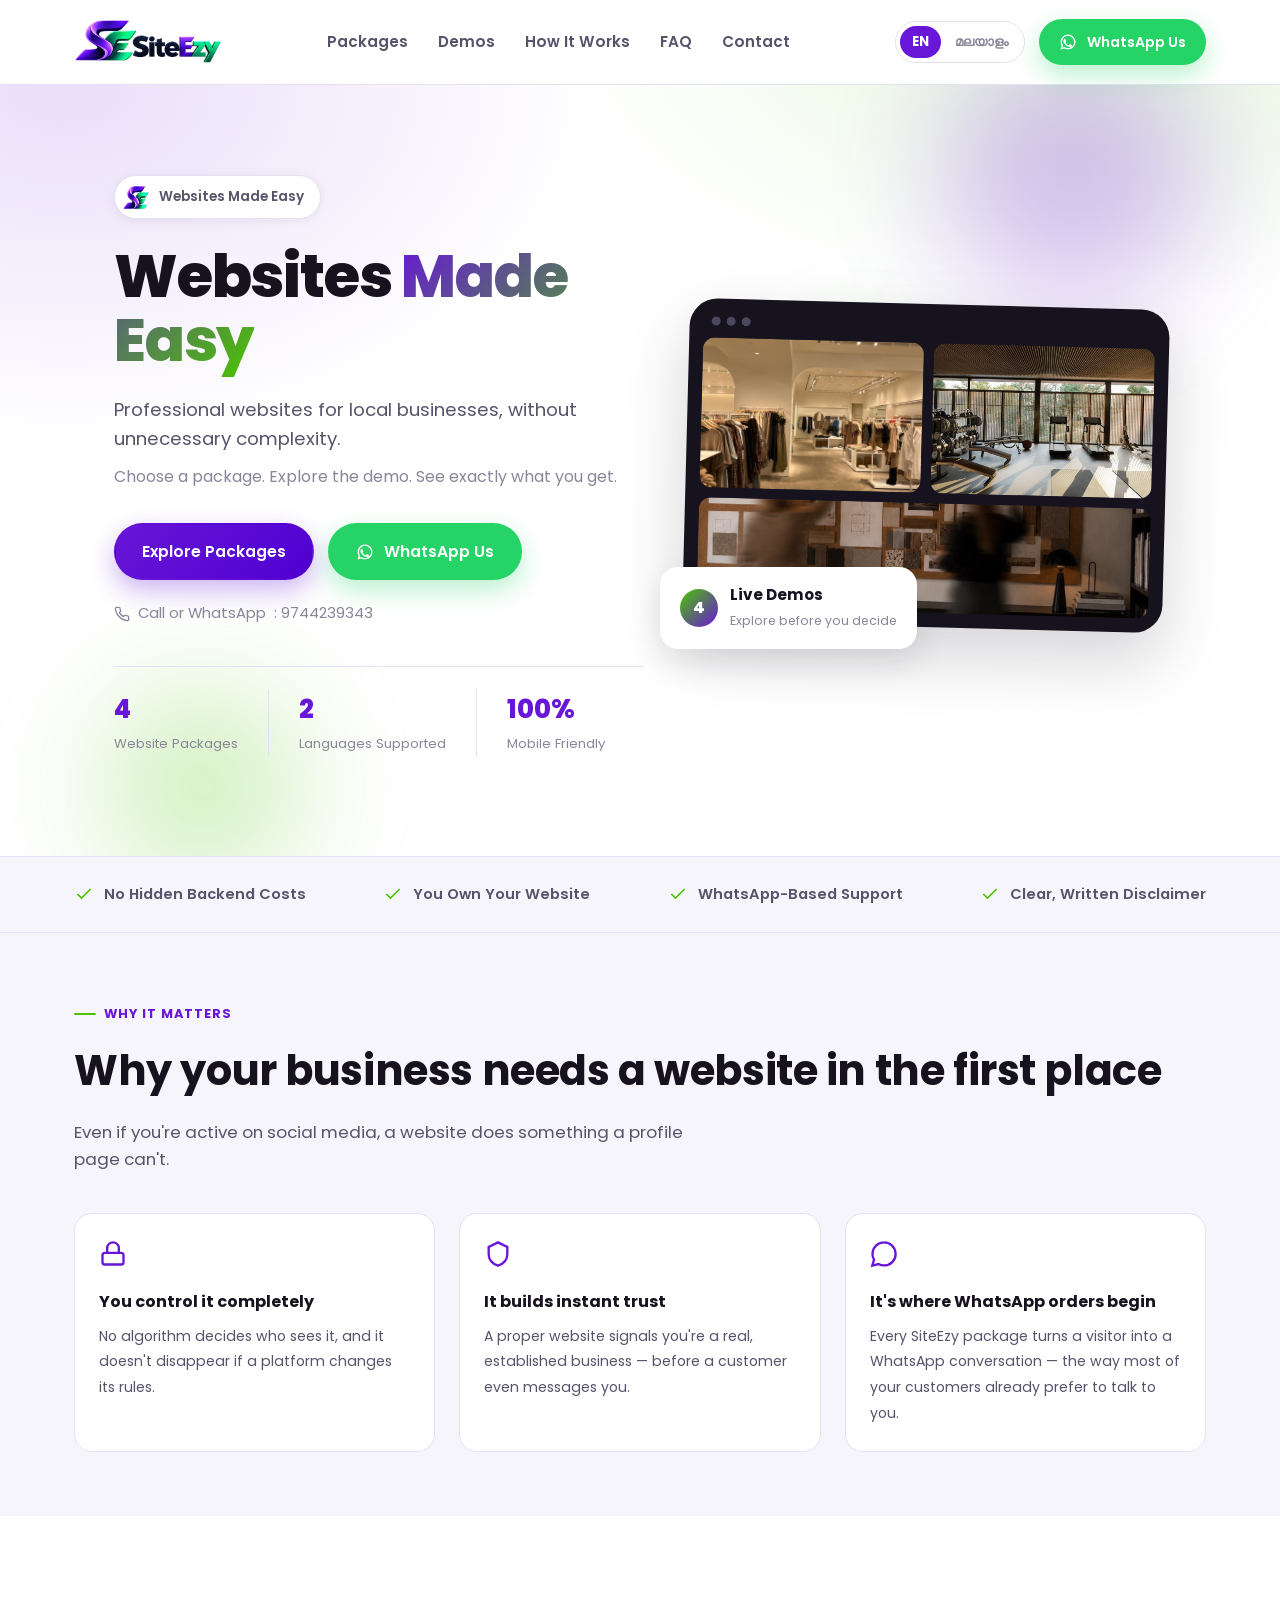
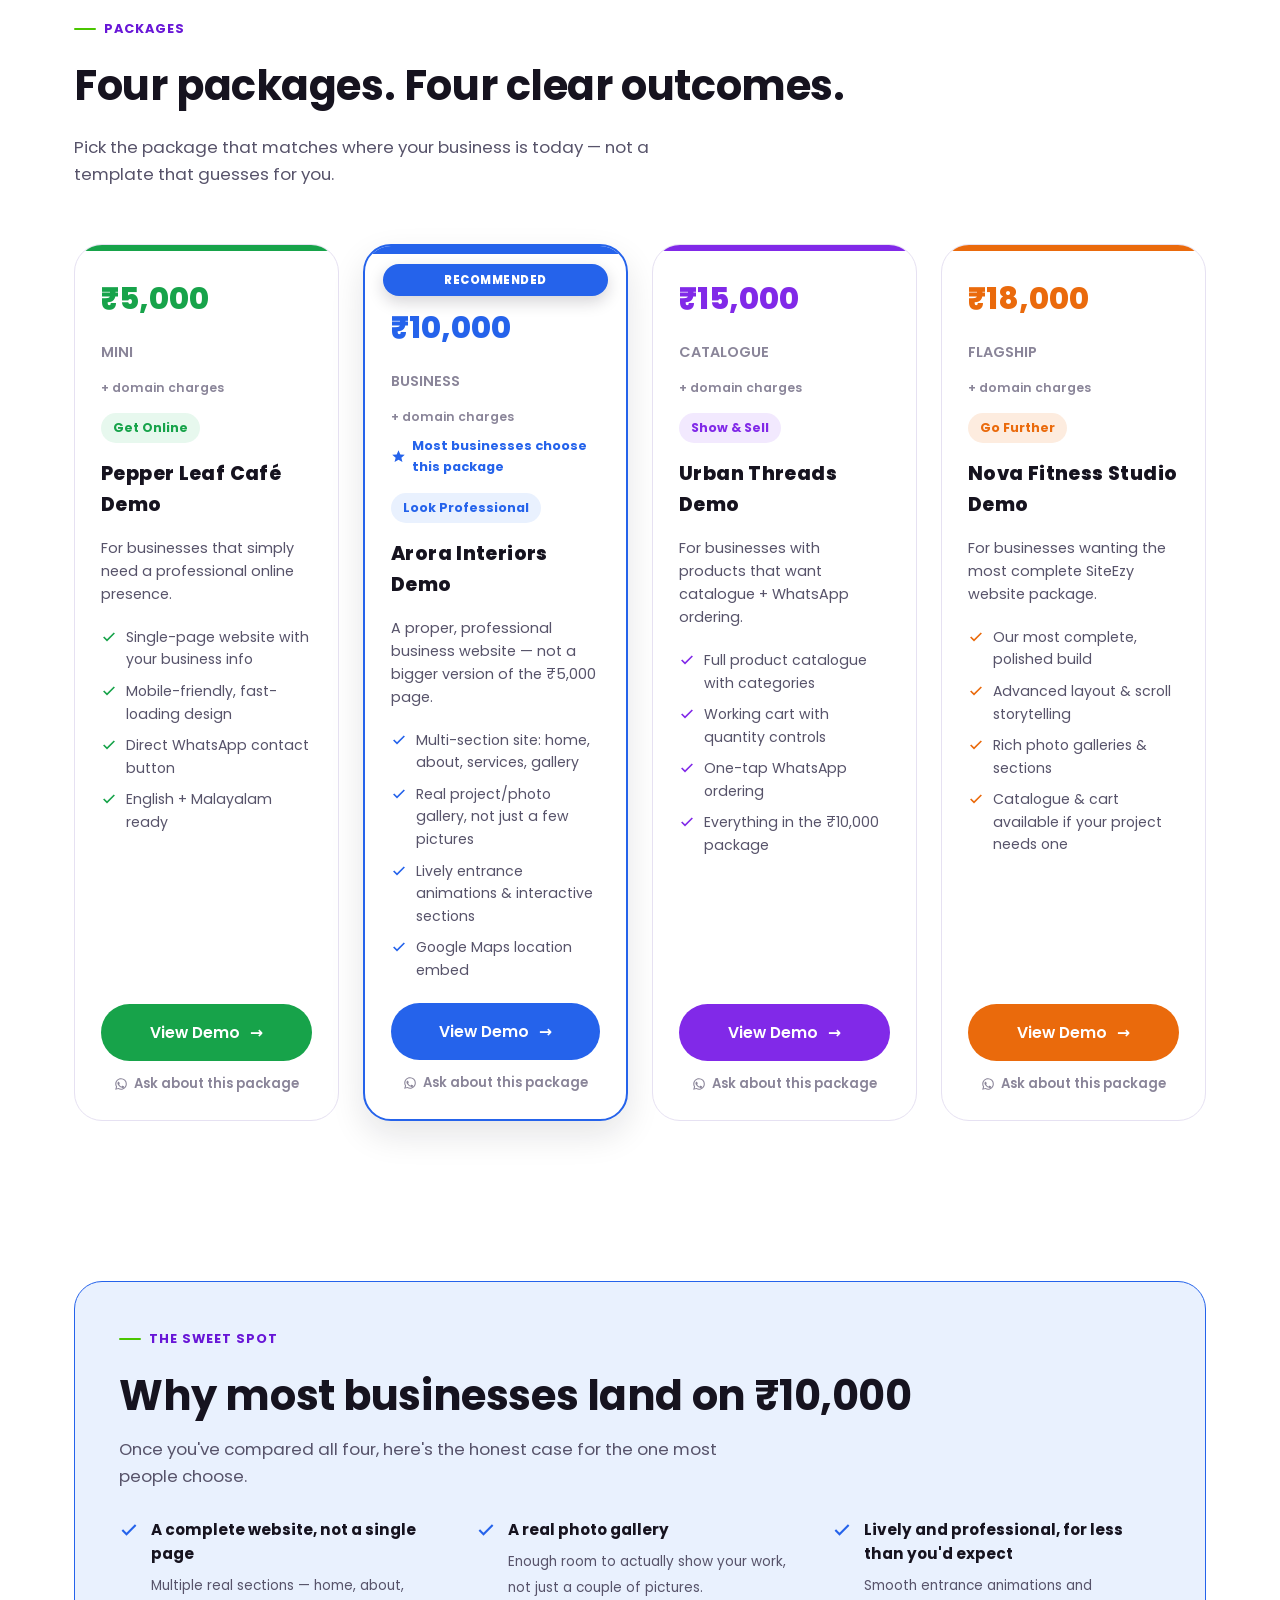
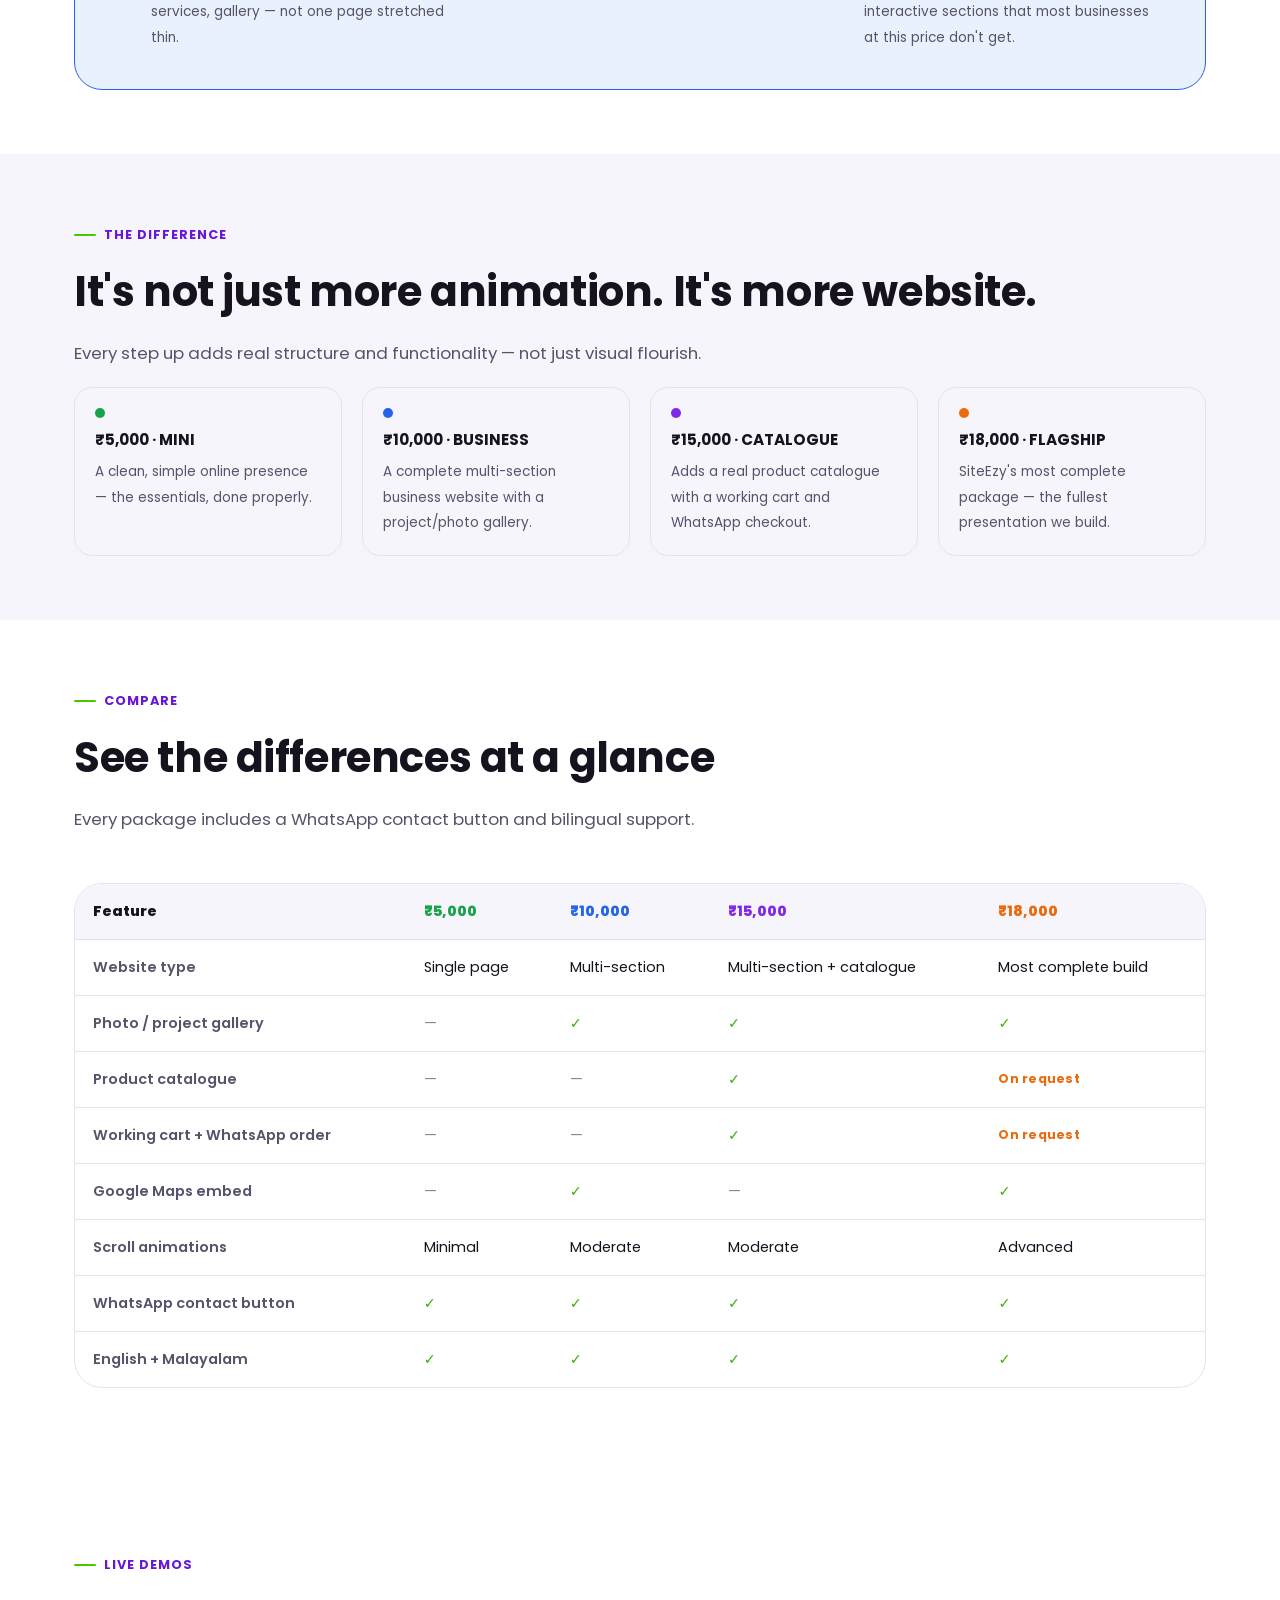
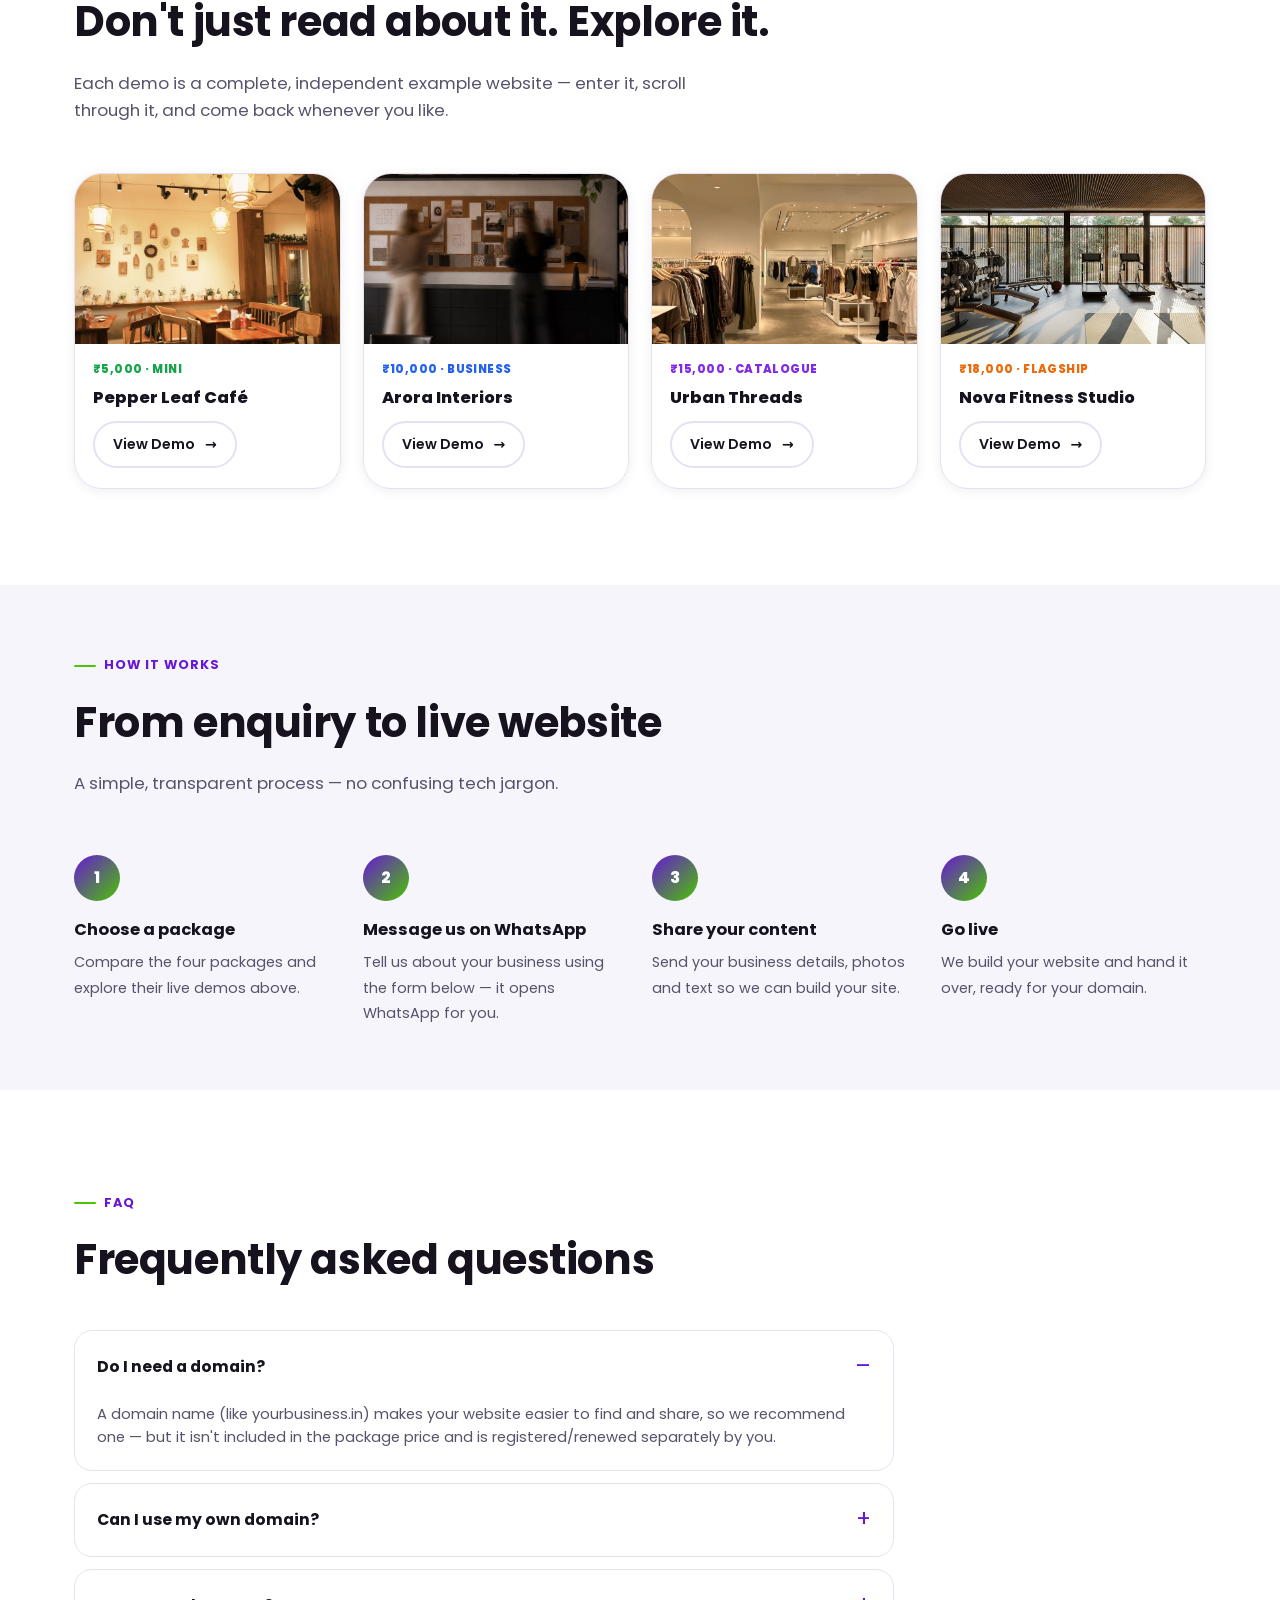
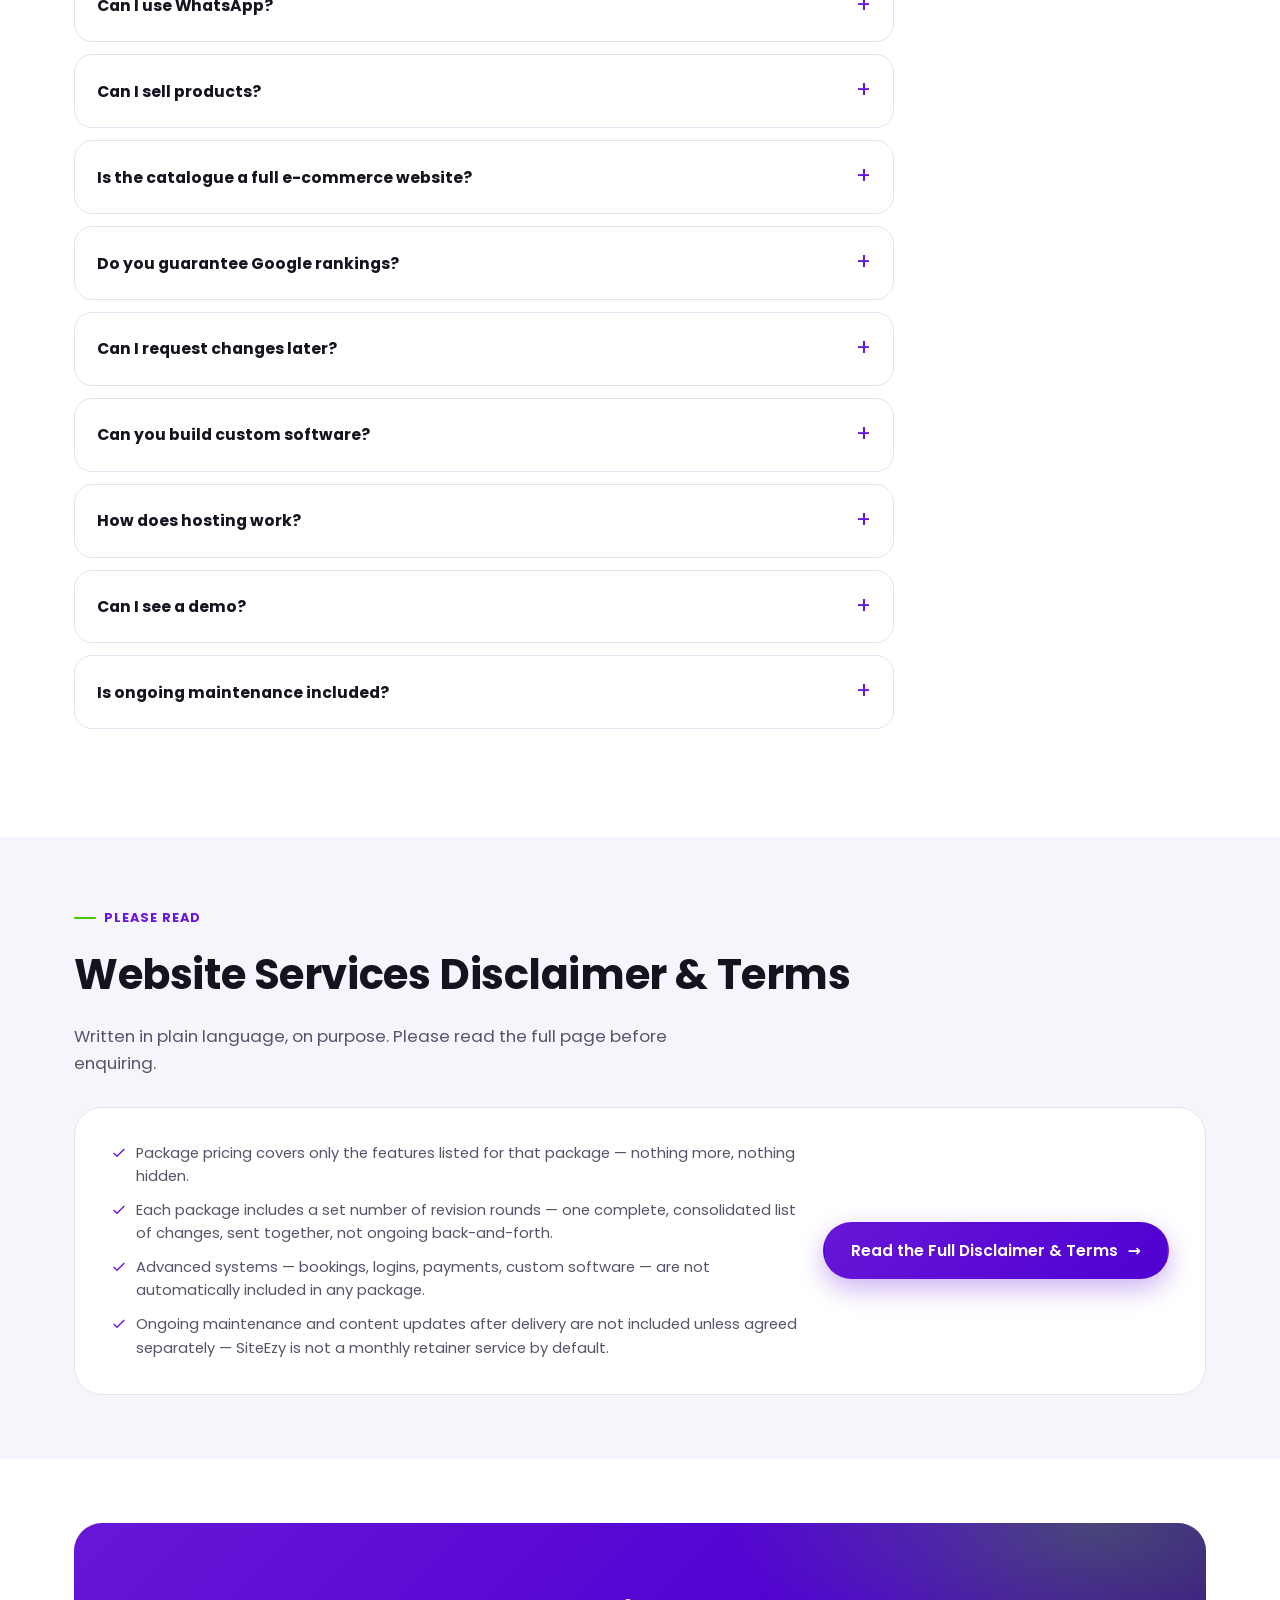
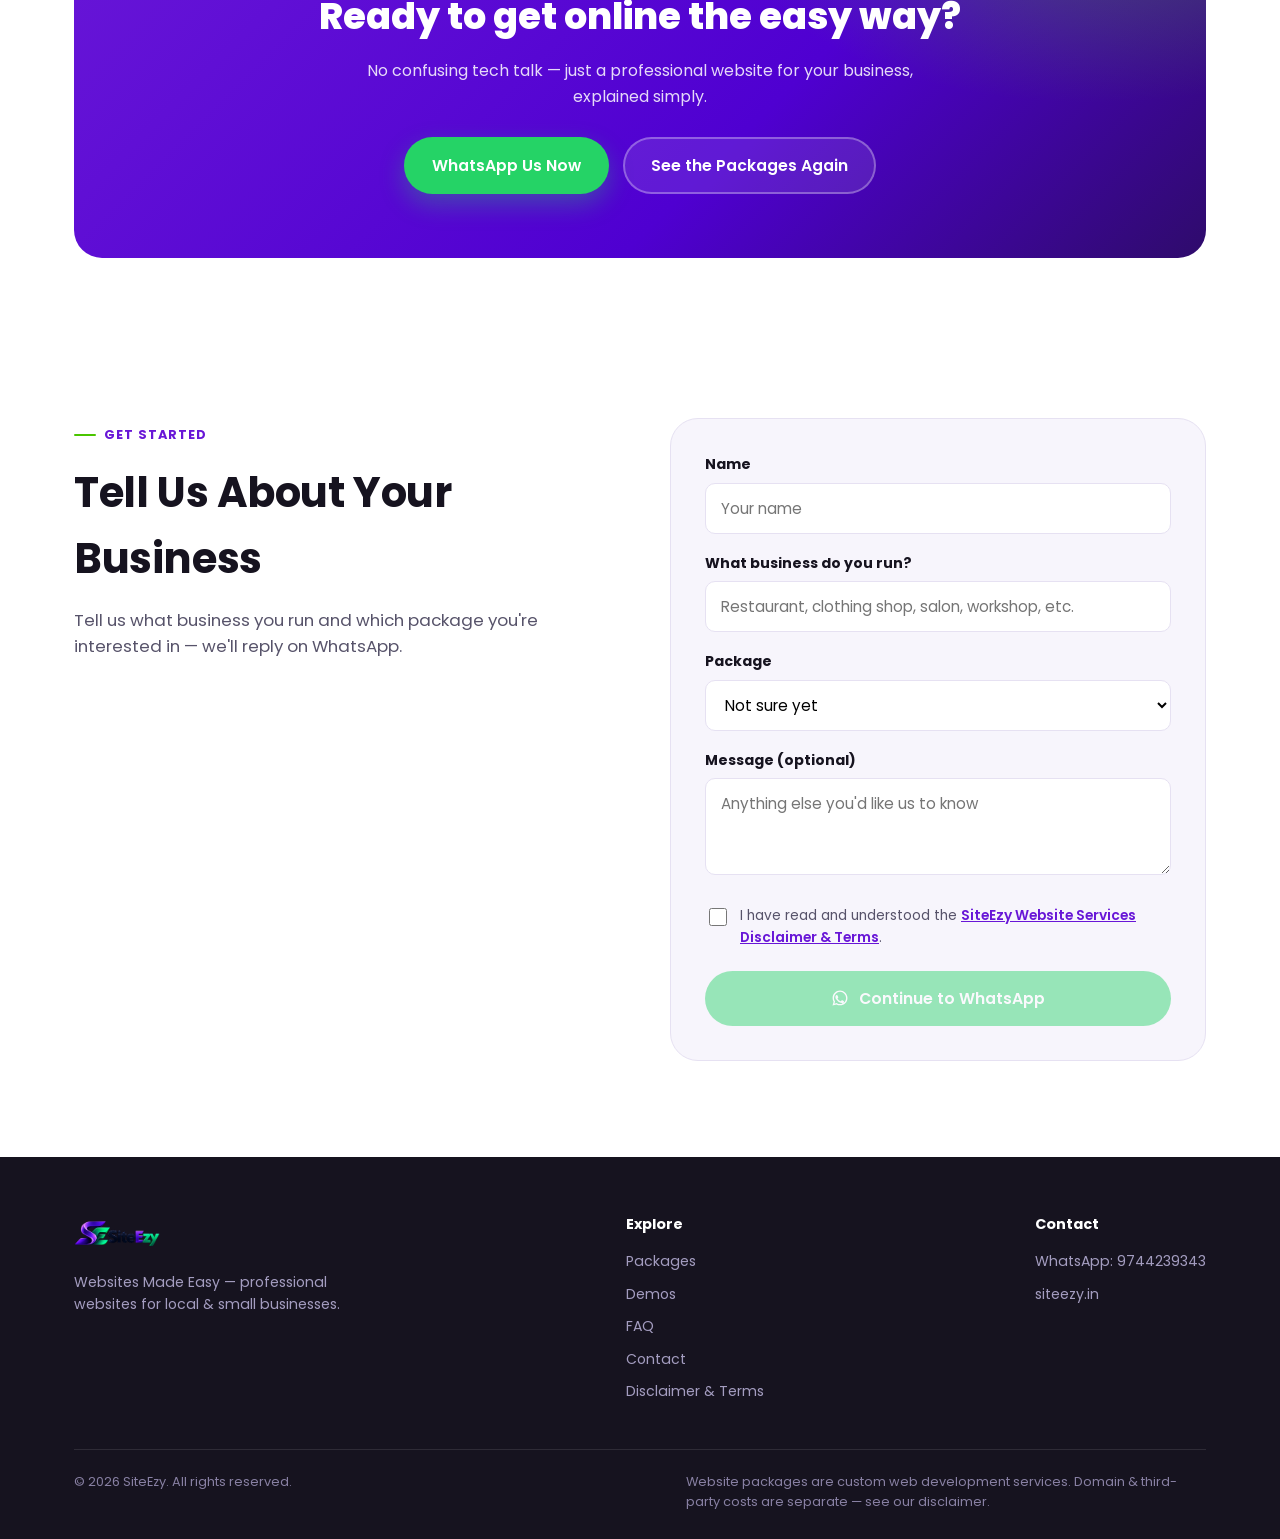
==== commit 142d8e1f: "Add files via upload" ====
--- a/index.html
+++ b/index.html
@@ -27,11 +27,11 @@
     </nav>
     <div class="nav-actions">
       <div class="lang-switch">
-        <button data-lang="en" class="active">EN</button>
-        <button data-lang="ml">മലയാളം</button>
+        <button data-lang="en" class="active"><span class="lbl-full">EN</span><span class="lbl-short">EN</span></button>
+        <button data-lang="ml"><span class="lbl-full">മലയാളം</span><span class="lbl-short">മ</span></button>
       </div>
       <a href="#contact" class="btn btn-primary btn-sm" style="display:none" id="navContactBtn"></a>
-      <a href="#" data-wa-generic class="btn btn-whatsapp btn-sm" data-i18n="nav.whatsapp" target="_blank" rel="noopener">WhatsApp Us</a>
+      <a href="#" data-wa-generic class="btn btn-whatsapp btn-sm" target="_blank" rel="noopener"><svg viewBox="0 0 24 24" fill="currentColor"><path d="M12.04 2C6.58 2 2.13 6.45 2.13 11.91c0 1.75.46 3.45 1.32 4.95L2 22l5.29-1.39a9.9 9.9 0 0 0 4.75 1.21h.01c5.46 0 9.91-4.45 9.91-9.91 0-2.65-1.03-5.14-2.9-7.01A9.82 9.82 0 0 0 12.04 2m0 1.8a8.1 8.1 0 0 1 8.1 8.11c0 4.47-3.63 8.1-8.1 8.1a8 8 0 0 1-4.1-1.12l-.29-.17-3.05.8.82-2.97-.19-.3a8.06 8.06 0 0 1-1.24-4.34 8.1 8.1 0 0 1 8.05-8.11m-4.42 4.3c-.19 0-.5.07-.76.36s-1 .97-1 2.38 1.02 2.76 1.16 2.95 2 3.19 4.86 4.35c2.4.97 2.89.78 3.41.73s1.67-.68 1.9-1.34.24-1.22.17-1.34-.26-.19-.55-.33-1.67-.83-1.93-.92-.45-.14-.64.14-.73.92-.9 1.11-.33.21-.62.07a7.7 7.7 0 0 1-2.28-1.41 8.6 8.6 0 0 1-1.58-1.96c-.17-.28 0-.43.13-.57s.28-.33.43-.5.19-.28.29-.47.05-.36-.02-.5-.63-1.55-.87-2.12-.47-.48-.64-.49z"></path></svg><span data-i18n="nav.whatsapp">WhatsApp Us</span></a>
       <button class="nav-toggle" id="navToggle" aria-label="Menu"><span></span><span></span><span></span></button>
     </div>
   </div>
@@ -51,24 +51,25 @@
 <section class="hero">
   <div class="hero-blob hb1"></div>
   <div class="hero-blob hb2"></div>
+  <div class="hero-blob hb3"></div>
   <div class="container">
     <div class="hero-copy">
-      <div class="hero-icon-badge"><img src="assets/brand/siteezy-icon.png" alt=""><span data-i18n="hero.badge">Websites Made Easy</span></div>
-      <h1><span data-i18n="hero.titleLine1">Websites</span> <span class="accent" data-i18n="hero.titleLine2">Made Easy</span></h1>
-      <p class="lede" data-i18n="hero.lede">Professional websites for local businesses, without unnecessary complexity.</p>
-      <p class="lede2" data-i18n="hero.lede2">Choose a package. Explore the demo. See exactly what you get.</p>
-      <div class="hero-cta">
+      <div class="hero-icon-badge fade-up"><img src="assets/brand/siteezy-icon.png" alt=""><span data-i18n="hero.badge">Websites Made Easy</span></div>
+      <h1 class="fade-up"><span data-i18n="hero.titleLine1">Websites</span> <span class="accent" data-i18n="hero.titleLine2">Made Easy</span></h1>
+      <p class="lede fade-up" data-i18n="hero.lede">Professional websites for local businesses, without unnecessary complexity.</p>
+      <p class="lede2 fade-up" data-i18n="hero.lede2">Choose a package. Explore the demo. See exactly what you get.</p>
+      <div class="hero-cta fade-up">
         <a href="#packages" class="btn btn-primary" data-i18n="hero.ctaExplore">Explore Packages</a>
         <a href="#" data-wa-generic class="btn btn-whatsapp" target="_blank" rel="noopener">
           <svg viewBox="0 0 24 24" fill="currentColor"><path d="M12.04 2C6.58 2 2.13 6.45 2.13 11.91c0 1.75.46 3.45 1.32 4.95L2 22l5.29-1.39a9.9 9.9 0 0 0 4.75 1.21h.01c5.46 0 9.91-4.45 9.91-9.91 0-2.65-1.03-5.14-2.9-7.01A9.82 9.82 0 0 0 12.04 2m0 1.8a8.1 8.1 0 0 1 8.1 8.11c0 4.47-3.63 8.1-8.1 8.1a8 8 0 0 1-4.1-1.12l-.29-.17-3.05.8.82-2.97-.19-.3a8.06 8.06 0 0 1-1.24-4.34 8.1 8.1 0 0 1 8.05-8.11m-4.42 4.3c-.19 0-.5.07-.76.36s-1 .97-1 2.38 1.02 2.76 1.16 2.95 2 3.19 4.86 4.35c2.4.97 2.89.78 3.41.73s1.67-.68 1.9-1.34.24-1.22.17-1.34-.26-.19-.55-.33-1.67-.83-1.93-.92-.45-.14-.64.14-.73.92-.9 1.11-.33.21-.62.07a7.7 7.7 0 0 1-2.28-1.41 8.6 8.6 0 0 1-1.58-1.96c-.17-.28 0-.43.13-.57s.28-.33.43-.5.19-.28.29-.47.05-.36-.02-.5-.63-1.55-.87-2.12-.47-.48-.64-.49z"></path></svg>
           <span data-i18n="hero.ctaWhatsapp">WhatsApp Us</span>
         </a>
       </div>
-      <div class="hero-phone">
+      <div class="hero-phone fade-up">
         <svg width="16" height="16" viewBox="0 0 24 24" fill="none" stroke="currentColor" stroke-width="2"><path d="M22 16.92v3a2 2 0 0 1-2.18 2 19.79 19.79 0 0 1-8.63-3.07 19.5 19.5 0 0 1-6-6 19.79 19.79 0 0 1-3.07-8.67A2 2 0 0 1 4.11 2h3a2 2 0 0 1 2 1.72c.127.96.361 1.903.7 2.81a2 2 0 0 1-.45 2.11L8.09 9.91a16 16 0 0 0 6 6l1.27-1.27a2 2 0 0 1 2.11-.45c.907.339 1.85.573 2.81.7A2 2 0 0 1 22 16.92z"></path></svg>
         <span data-i18n="hero.phoneLabel">Call or WhatsApp</span>: 9744239343
       </div>
-      <div class="hero-stats">
+      <div class="hero-stats fade-up">
         <div class="hero-stat"><b data-i18n="hero.stat1Num">4</b><span data-i18n="hero.stat1Label">Website Packages</span></div>
         <div class="hero-stat"><b data-i18n="hero.stat2Num">2</b><span data-i18n="hero.stat2Label">Languages Supported</span></div>
         <div class="hero-stat"><b data-i18n="hero.stat3Num">100%</b><span data-i18n="hero.stat3Label">Mobile Friendly</span></div>
@@ -140,6 +141,7 @@
     <div class="packages-grid stagger">
       <article class="package-card fade-up" data-pkg="mini">
         <div class="pc-price">₹5,000<br><small>MINI</small></div>
+        <div class="pc-domain-note" data-i18n="common.domainNote">+ domain charges</div>
         <div class="pc-tag" data-i18n="pkg.mini.tag">Get Online</div>
         <div class="pc-name">Pepper Leaf Café Demo</div>
         <p class="pc-for" data-i18n="pkg.mini.for">For businesses that simply need a professional online presence.</p>
@@ -156,6 +158,7 @@
       <article class="package-card fade-up pc-highlight" data-pkg="business">
         <div class="pc-ribbon" data-i18n="common.recommended">Recommended</div>
         <div class="pc-price">₹10,000<br><small>BUSINESS</small></div>
+        <div class="pc-domain-note" data-i18n="common.domainNote">+ domain charges</div>
         <div class="pc-recommend-note"><svg viewBox="0 0 24 24" fill="currentColor"><path d="M12 2l2.9 6.6 7.1.6-5.4 4.7 1.7 7-6.3-3.9-6.3 3.9 1.7-7-5.4-4.7 7.1-.6z"/></svg><span data-i18n="pkg.business.note">Most businesses choose this package</span></div>
         <div class="pc-tag" data-i18n="pkg.business.tag">Look Professional</div>
         <div class="pc-name">Arora Interiors Demo</div>
@@ -172,6 +175,7 @@
 
       <article class="package-card fade-up" data-pkg="catalogue">
         <div class="pc-price">₹15,000<br><small>CATALOGUE</small></div>
+        <div class="pc-domain-note" data-i18n="common.domainNote">+ domain charges</div>
         <div class="pc-tag" data-i18n="pkg.catalogue.tag">Show &amp; Sell</div>
         <div class="pc-name">Urban Threads Demo</div>
         <p class="pc-for" data-i18n="pkg.catalogue.for">For businesses with products that want catalogue + WhatsApp ordering.</p>
@@ -187,6 +191,7 @@
 
       <article class="package-card fade-up" data-pkg="flagship">
         <div class="pc-price">₹18,000<br><small>FLAGSHIP</small></div>
+        <div class="pc-domain-note" data-i18n="common.domainNote">+ domain charges</div>
         <div class="pc-tag" data-i18n="pkg.flagship.tag">Go Further</div>
         <div class="pc-name">Nova Fitness Studio Demo</div>
         <p class="pc-for" data-i18n="pkg.flagship.for">For businesses wanting the most complete, premium SiteEzy website package.</p>
--- a/css/main.css
+++ b/css/main.css
@@ -121,21 +121,22 @@
   background:rgba(255,255,255,.85); backdrop-filter:blur(10px);
   border-bottom:1px solid var(--border);
 }
-.navbar .container{ display:flex; align-items:center; justify-content:space-between; height:84px; gap:20px; }
-.nav-logo{ display:flex; align-items:center; }
-.nav-logo img{ height:46px; width:auto; }
-@media (max-width:520px){ .nav-logo img{ height:38px; } }
+.navbar .container{ display:flex; align-items:center; justify-content:space-between; height:84px; gap:16px; }
+.nav-logo{ display:flex; align-items:center; flex:none; }
+.nav-logo img{ height:72px; width:auto; }
+@media (max-width:520px){ .nav-logo img{ height:68px; } }
 .nav-links{ display:flex; align-items:center; gap:30px; }
 .nav-links a{ font-weight:600; font-size:.95rem; color:var(--ink-soft); transition:color .15s ease; position:relative; }
 .nav-links a:hover{ color:var(--purple); }
 .nav-actions{ display:flex; align-items:center; gap:14px; }
-.lang-switch{ display:flex; align-items:center; border:1px solid var(--border); border-radius:999px; padding:4px; gap:2px; }
+.lang-switch{ display:flex; align-items:center; border:1px solid var(--border); border-radius:999px; padding:4px; gap:2px; flex:none; }
 .lang-switch button{
   border:none; background:transparent; padding:6px 12px; border-radius:999px;
   font-size:.82rem; font-weight:700; color:var(--ink-faint); transition:all .15s ease;
 }
 .lang-switch button.active{ background:var(--purple); color:#fff; }
-.nav-toggle{ display:none; background:none; border:none; padding:6px; }
+.lang-switch .lbl-short{ display:none; font-family:var(--font-ml); font-size:1.2em; }
+.nav-toggle{ display:none; background:none; border:none; padding:6px; flex:none; }
 .nav-toggle span{ display:block; width:24px; height:2px; background:var(--ink); margin:5px 0; border-radius:2px; transition:transform .2s ease, opacity .2s ease; }
 .mobile-nav{
   display:none; position:fixed; inset:84px 0 0 0; background:#fff; z-index:99;
@@ -149,6 +150,27 @@
 @media (max-width:880px){
   .nav-links{ display:none; }
   .nav-toggle{ display:block; }
+}
+
+/* Compact mobile controls: the logo stays the strongest element in the
+   header, so the language switch and WhatsApp button shrink to small,
+   icon/short-label controls instead of full-width buttons. */
+@media (max-width:600px){
+  .navbar .container{ gap:6px; padding:0 16px; }
+  .nav-actions{ gap:4px; }
+  .lang-switch{ padding:3px; }
+  .lang-switch button{ padding:6px 8px; font-size:.72rem; }
+  .lang-switch .lbl-full{ display:none; }
+  .lang-switch .lbl-short{ display:inline; }
+  .navbar .nav-actions .btn-whatsapp{ padding:9px; border-radius:50%; }
+  .navbar .nav-actions .btn-whatsapp span{ display:none; }
+  .navbar .nav-actions .btn-whatsapp svg{ margin:0; width:16px; height:16px; }
+  .nav-toggle{ padding:5px; }
+  #navContactBtn{ display:none !important; }
+}
+@media (max-width:360px){
+  .nav-logo img{ height:58px; }
+  .lang-switch button{ padding:5px 6px; font-size:.68rem; }
 }
 
 /* ---------- Hero ---------- */
@@ -160,7 +182,7 @@
     radial-gradient(900px 600px at 5% 0%, rgba(104,22,215,.14), transparent 60%),
     var(--paper);
 }
-.hero .container{ display:grid; grid-template-columns:1.1fr .9fr; gap:56px; align-items:center; }
+.hero .container{ display:grid; grid-template-columns:1.05fr .95fr; gap:42px; align-items:center; max-width:1100px; }
 .hero-icon-badge{ display:inline-flex; align-items:center; gap:10px; background:#fff; border:1px solid var(--border); box-shadow:var(--shadow-sm); border-radius:999px; padding:8px 16px 8px 8px; margin-bottom:26px; }
 .hero-icon-badge img{ height:26px; width:26px; }
 .hero-icon-badge span{ font-weight:600; font-size:.85rem; color:var(--ink-soft); }
@@ -170,14 +192,25 @@
 .hero p.lede2{ font-size:1rem; color:var(--ink-faint); margin-top:10px; max-width:520px; }
 .hero-cta{ display:flex; flex-wrap:wrap; gap:14px; margin-top:34px; }
 .hero-phone{ margin-top:22px; font-size:.92rem; color:var(--ink-faint); display:flex; align-items:center; gap:8px; }
-.hero-stats{ display:flex; gap:34px; margin-top:44px; }
+.hero-stats{ display:flex; flex-wrap:wrap; gap:0; margin-top:40px; padding-top:22px; border-top:1px solid var(--border); }
+.hero-stat{ padding-right:30px; margin-right:30px; border-right:1px solid var(--border); }
+.hero-stat:last-child{ border-right:none; margin-right:0; padding-right:0; }
 .hero-stat b{ display:block; font-size:1.6rem; font-weight:800; color:var(--purple); }
 .hero-stat span{ font-size:.82rem; color:var(--ink-faint); }
 
-.hero-blob{ position:absolute; border-radius:50%; filter:blur(60px); opacity:.25; pointer-events:none; z-index:0; animation:heroblobfloat 8s ease-in-out infinite; }
+.hero-copy > .fade-up:nth-child(1){ transition-delay:.05s; }
+.hero-copy > .fade-up:nth-child(2){ transition-delay:.12s; }
+.hero-copy > .fade-up:nth-child(3){ transition-delay:.19s; }
+.hero-copy > .fade-up:nth-child(4){ transition-delay:.26s; }
+.hero-copy > .fade-up:nth-child(5){ transition-delay:.33s; }
+.hero-copy > .fade-up:nth-child(6){ transition-delay:.40s; }
+.hero-copy > .fade-up:nth-child(7){ transition-delay:.47s; }
+
+.hero-blob{ position:absolute; border-radius:50%; filter:blur(60px); opacity:.25; pointer-events:none; z-index:0; animation:heroblobfloat 9s ease-in-out infinite; }
 .hero-blob.hb1{ width:260px; height:260px; background:var(--purple); top:-40px; right:6%; }
 .hero-blob.hb2{ width:200px; height:200px; background:var(--green); bottom:-30px; left:8%; animation-delay:-4s; }
-@keyframes heroblobfloat{ 0%,100%{ transform:translateY(0);} 50%{ transform:translateY(-24px);} }
+.hero-blob.hb3{ width:140px; height:140px; background:var(--green); opacity:.16; top:34%; right:26%; animation:heroblobfloat 12s ease-in-out infinite; animation-delay:-7s; }
+@keyframes heroblobfloat{ 0%,100%{ transform:translate(0,0);} 50%{ transform:translate(8px,-24px);} }
 .hero .container{ position:relative; z-index:1; }
 
 .hero-visual{ position:relative; }
@@ -257,6 +290,7 @@
 .package-card[data-pkg="flagship"]{ --pc:var(--pkg-flagship); --pc-soft:var(--pkg-flagship-soft); }
 .package-card .pc-price{ font-size:1.9rem; font-weight:800; color:var(--pc); }
 .package-card .pc-price small{ font-size:.9rem; font-weight:600; color:var(--ink-faint); }
+.package-card .pc-domain-note{ font-size:.76rem; font-weight:600; color:var(--ink-faint); margin-top:-10px; }
 .package-card .pc-name{ font-size:1.2rem; font-weight:800; letter-spacing:.02em; }
 .package-card .pc-tag{
   display:inline-flex; align-self:flex-start; background:var(--pc-soft); color:var(--pc);
@@ -271,9 +305,15 @@
 .package-card .pc-ask{ display:flex; align-items:center; justify-content:center; gap:6px; font-size:.82rem; font-weight:600; color:var(--ink-faint); margin-top:-4px; transition:color .15s ease; }
 .package-card .pc-ask:hover{ color:var(--pc); text-decoration:underline; }
 .package-card .pc-ask svg{ width:14px; height:14px; flex:none; }
-.package-card.pc-highlight{ border:2px solid var(--pc); box-shadow:var(--shadow-md); }
+.package-card.pc-highlight{ border:2px solid var(--pc); box-shadow:var(--shadow-md); padding-top:58px; }
 .package-card.pc-highlight::before{ height:8px; }
-.pc-ribbon{ position:absolute; top:14px; right:-34px; transform:rotate(38deg); background:var(--pc); color:#fff; font-size:.68rem; font-weight:800; padding:4px 40px; letter-spacing:.05em; }
+.pc-ribbon{
+  position:absolute; top:18px; right:18px; left:18px;
+  display:flex; align-items:center; justify-content:center; gap:6px;
+  background:var(--pc); color:#fff; font-size:.72rem; font-weight:800;
+  padding:7px 14px; border-radius:999px; letter-spacing:.04em; text-transform:uppercase;
+  box-shadow:0 6px 16px rgba(22,19,31,.18); text-align:center;
+}
 .pc-recommend-note{ display:flex; align-items:center; gap:6px; font-size:.8rem; font-weight:700; color:var(--pc); margin-top:-6px; }
 .pc-recommend-note svg{ width:15px; height:15px; flex:none; }
 
@@ -349,6 +389,7 @@
 .accordion-body ul{ padding-left:18px; list-style:disc; display:flex; flex-direction:column; gap:6px; margin-top:8px; }
 
 .two-col{ display:grid; grid-template-columns:1fr 1fr; gap:60px; align-items:start; }
+.two-col > *{ min-width:0; }
 @media (max-width:900px){ .two-col{ grid-template-columns:1fr; gap:16px; } }
 
 /* ---------- Contact / CTA ---------- */
@@ -409,11 +450,20 @@
   position:sticky; top:0; z-index:100; background:rgba(255,255,255,.9); backdrop-filter:blur(10px);
   border-bottom:1px solid var(--border); height:84px; display:flex; align-items:center;
 }
-.page-header .container{ display:flex; align-items:center; justify-content:space-between; }
-.page-header img{ height:42px; width:auto; }
-.page-header .back-link{ display:flex; align-items:center; gap:8px; font-weight:600; font-size:.92rem; color:var(--ink-soft); }
+.page-header .container{ display:flex; align-items:center; justify-content:space-between; gap:12px; }
+.page-header .nav-logo{ flex:none; }
+.page-header img{ height:72px; width:auto; }
+.page-header .back-link{ display:flex; align-items:center; gap:8px; font-weight:600; font-size:.92rem; color:var(--ink-soft); flex:none; }
 .page-header .back-link:hover{ color:var(--purple); }
-.page-header .back-link svg{ width:16px; height:16px; }
+.page-header .back-link svg{ width:16px; height:16px; flex:none; }
+@media (max-width:520px){ .page-header img{ height:68px; } }
+@media (max-width:400px){
+  .page-header .back-link span{ display:none; }
+  .page-header .lang-switch{ padding:3px; }
+  .page-header .lang-switch button{ padding:6px 8px; font-size:.72rem; }
+  .page-header .lang-switch .lbl-full{ display:none; }
+  .page-header .lang-switch .lbl-short{ display:inline; }
+}
 .disclaimer-hero{ padding:64px 0 20px; }
 .disclaimer-group{ margin-bottom:40px; }
 .disclaimer-group h3{ font-size:1.05rem; font-weight:800; margin-bottom:16px; color:var(--purple); }
